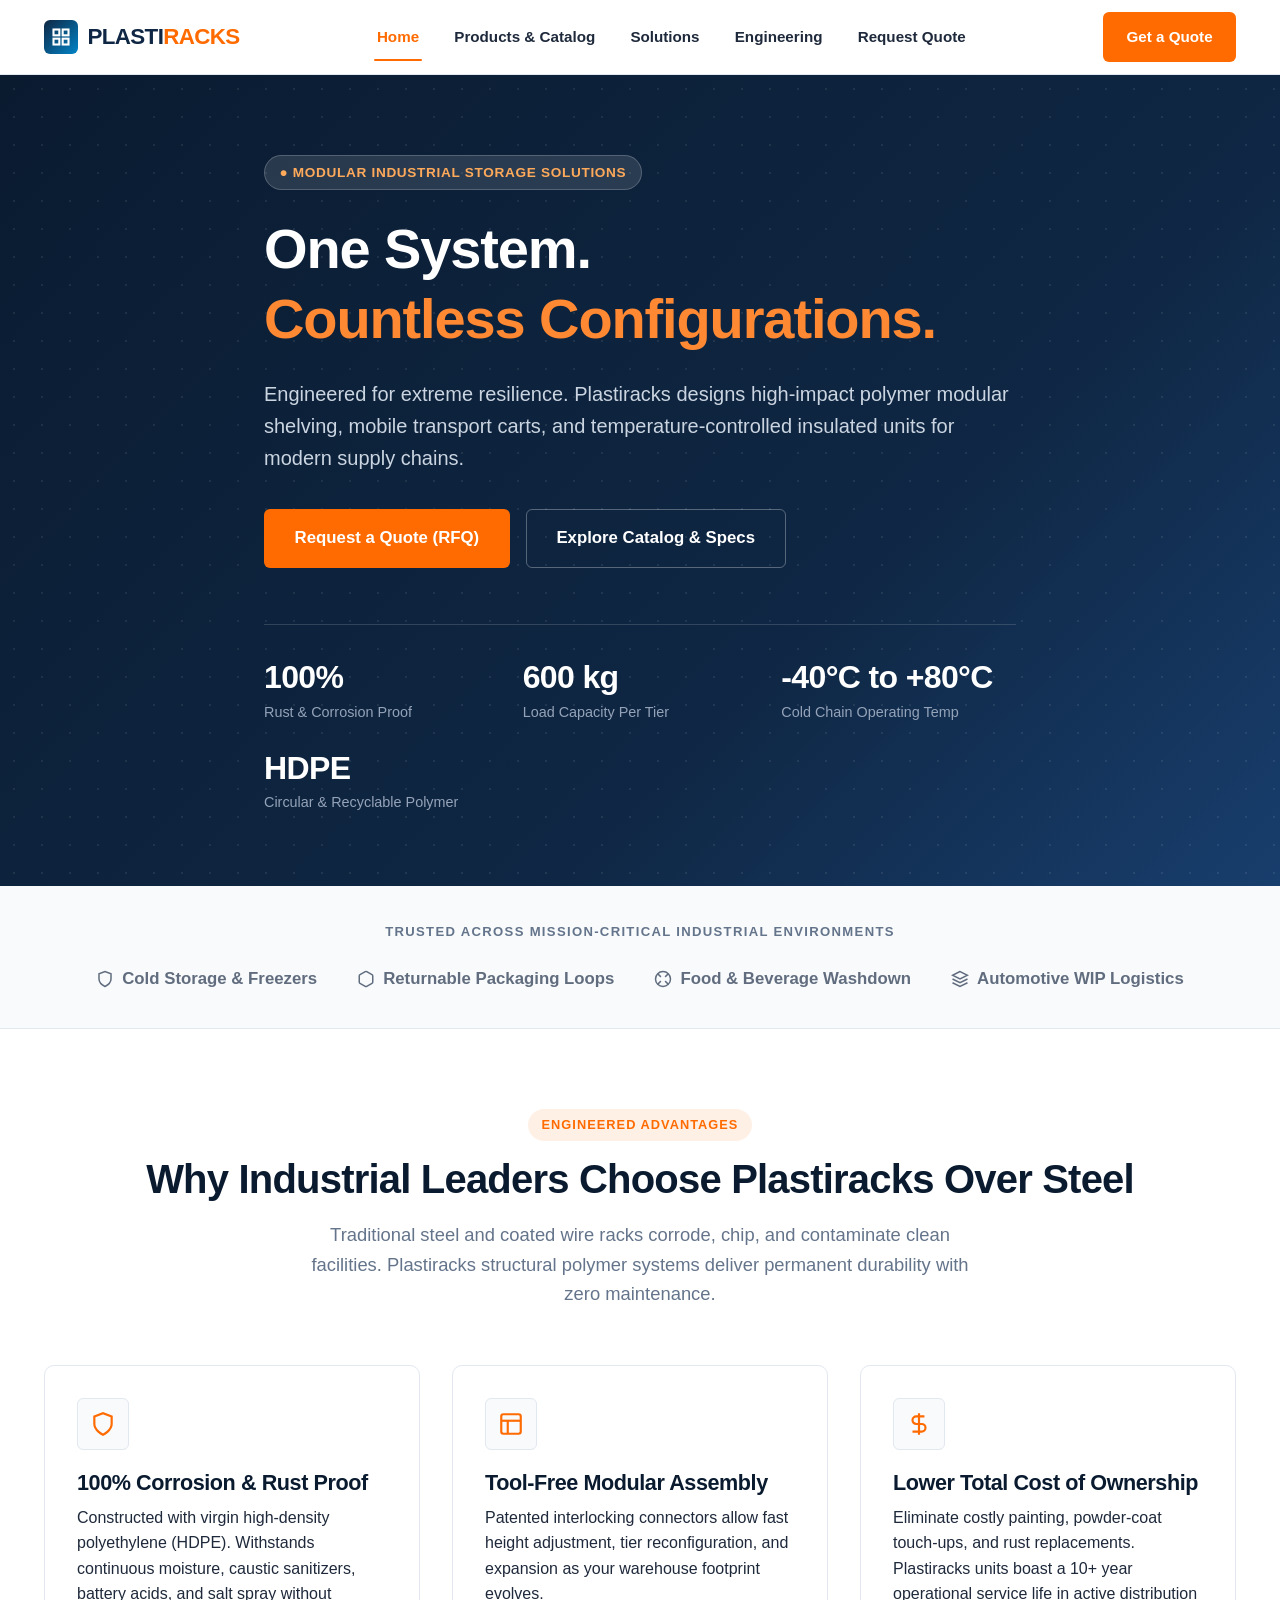
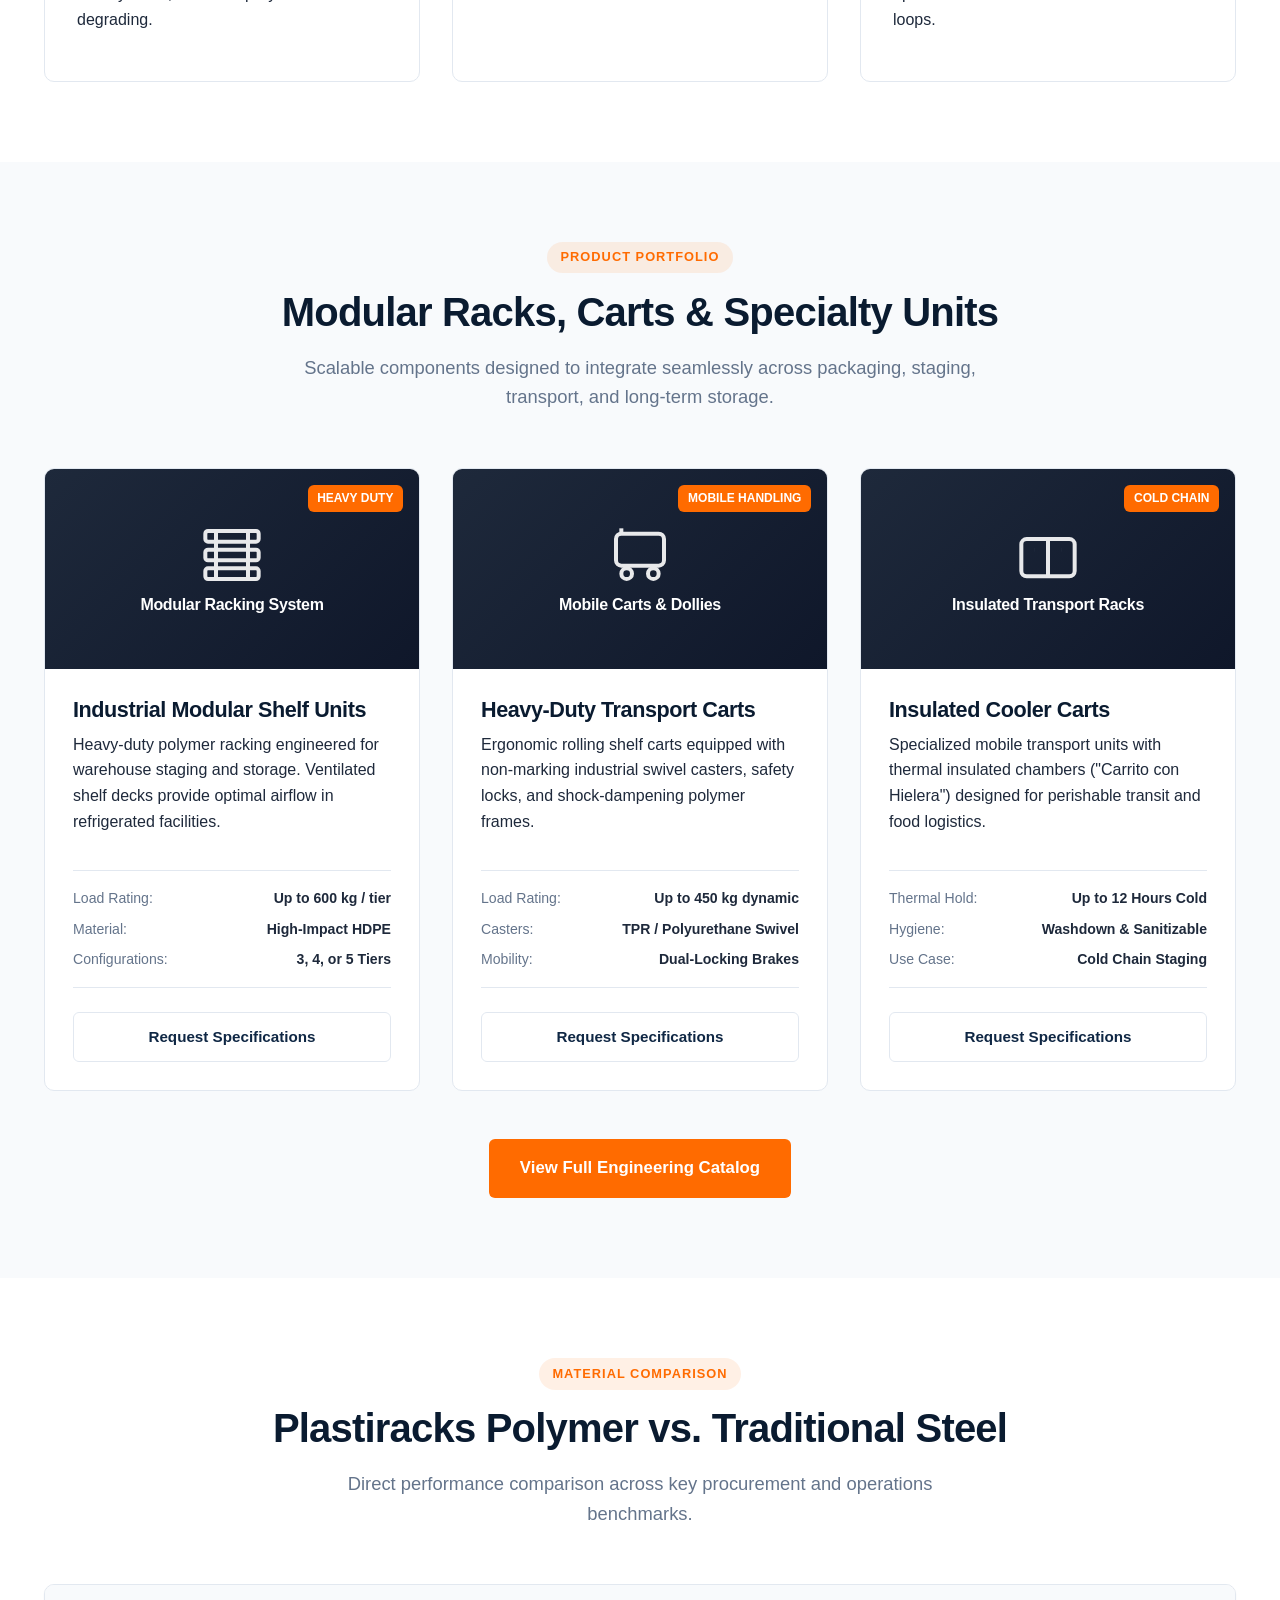
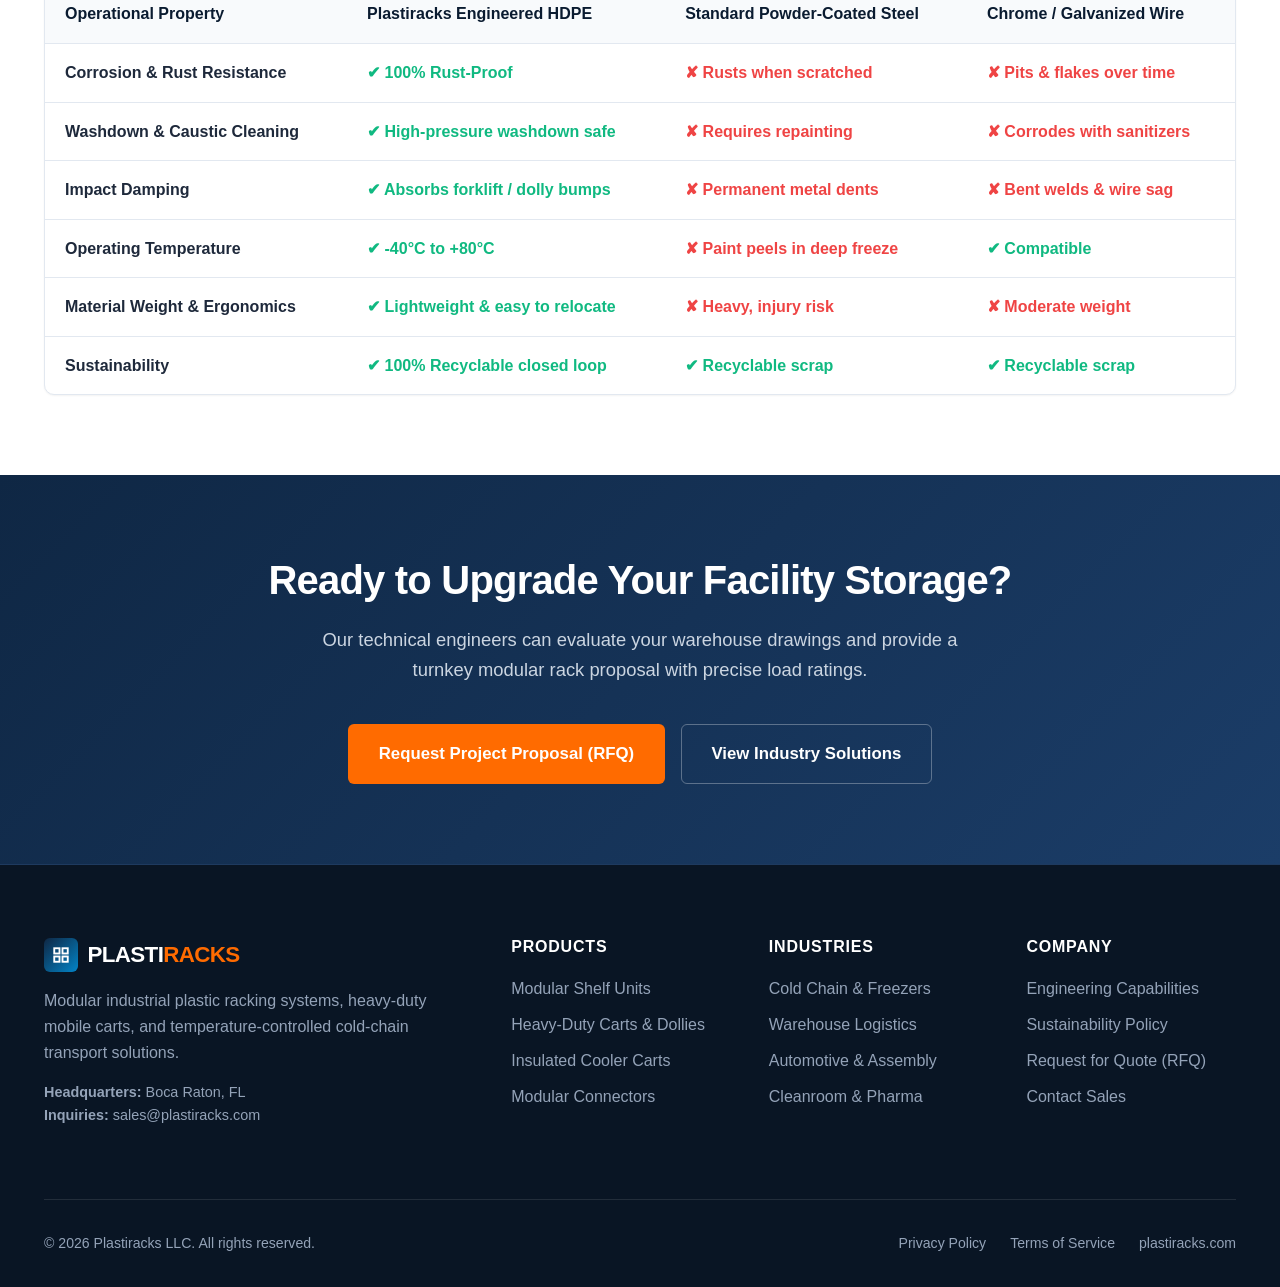
==== index.html @ 4fdb0bdb "feat: static B2B website prototype" ====
<!DOCTYPE html>
<html lang="en">
<head>
  <meta charset="UTF-8">
  <meta name="viewport" content="width=device-width, initial-scale=1.0">
  <title>Plastiracks | Modular Industrial Plastic Racking & Material Handling</title>
  <meta name="description" content="One system, countless configurations. Heavy-duty modular plastic racks, mobile carts, and insulated cold-chain transport solutions for industrial warehouses.">
  <link rel="stylesheet" href="css/style.css">
</head>
<body>

  <!-- Site Navigation -->
  <header class="site-header">
    <div class="container header-inner">
      <a href="index.html" class="brand">
        <span class="brand-icon">
          <svg width="20" height="20" viewBox="0 0 24 24" fill="none" stroke="currentColor" stroke-width="2.5">
            <rect x="3" y="3" width="7" height="7"></rect>
            <rect x="14" y="3" width="7" height="7"></rect>
            <rect x="14" y="14" width="7" height="7"></rect>
            <rect x="3" y="14" width="7" height="7"></rect>
          </svg>
        </span>
        <span>PLASTI<span class="brand-accent">RACKS</span></span>
      </a>

      <nav class="nav-menu" aria-label="Main Navigation">
        <a href="index.html" class="nav-link active">Home</a>
        <a href="products.html" class="nav-link">Products & Catalog</a>
        <a href="solutions.html" class="nav-link">Solutions</a>
        <a href="about.html" class="nav-link">Engineering</a>
        <a href="contact.html" class="nav-link">Request Quote</a>
      </nav>

      <div class="nav-actions">
        <a href="contact.html" class="btn btn-primary">Get a Quote</a>
        <button class="menu-toggle" aria-label="Toggle Navigation" aria-expanded="false">
          <svg width="24" height="24" viewBox="0 0 24 24" fill="none" stroke="currentColor" stroke-width="2">
            <line x1="3" y1="12" x2="21" y2="12"></line>
            <line x1="3" y1="6" x2="21" y2="6"></line>
            <line x1="3" y1="18" x2="21" y2="18"></line>
          </svg>
        </button>
      </div>
    </div>
  </header>

  <main>
    <!-- Hero Section -->
    <section class="hero">
      <div class="container hero-content">
        <div class="hero-tag">
          <span>● Modular Industrial Storage Solutions</span>
        </div>
        <h1 class="hero-title">One System.<br><span style="color: #ff8833;">Countless Configurations.</span></h1>
        <p class="hero-subtitle">
          Engineered for extreme resilience. Plastiracks designs high-impact polymer modular shelving, mobile transport carts, and temperature-controlled insulated units for modern supply chains.
        </p>
        <div class="hero-cta">
          <a href="contact.html" class="btn btn-primary btn-lg">Request a Quote (RFQ)</a>
          <a href="products.html" class="btn btn-outline-white btn-lg">Explore Catalog & Specs</a>
        </div>
        <div class="hero-stats">
          <div class="stat-item">
            <h3>100%</h3>
            <p>Rust & Corrosion Proof</p>
          </div>
          <div class="stat-item">
            <h3>600 kg</h3>
            <p>Load Capacity Per Tier</p>
          </div>
          <div class="stat-item">
            <h3>-40°C to +80°C</h3>
            <p>Cold Chain Operating Temp</p>
          </div>
          <div class="stat-item">
            <h3>HDPE</h3>
            <p>Circular & Recyclable Polymer</p>
          </div>
        </div>
      </div>
    </section>

    <!-- Trust Proof Bar -->
    <div class="trust-bar">
      <div class="container">
        <div class="trust-title">Trusted Across Mission-Critical Industrial Environments</div>
        <div class="trust-badges">
          <div class="trust-badge-item">
            <svg width="18" height="18" viewBox="0 0 24 24" fill="none" stroke="currentColor" stroke-width="2"><path d="M12 22s8-4 8-10V5l-8-3-8 3v7c0 6 8 10 8 10z"/></svg>
            Cold Storage & Freezers
          </div>
          <div class="trust-badge-item">
            <svg width="18" height="18" viewBox="0 0 24 24" fill="none" stroke="currentColor" stroke-width="2"><path d="M21 16V8a2 2 0 0 0-1-1.73l-7-4a2 2 0 0 0-2 0l-7 4A2 2 0 0 0 3 8v8a2 2 0 0 0 1 1.73l7 4a2 2 0 0 0 2 0l7-4A2 2 0 0 0 21 16z"/></svg>
            Returnable Packaging Loops
          </div>
          <div class="trust-badge-item">
            <svg width="18" height="18" viewBox="0 0 24 24" fill="none" stroke="currentColor" stroke-width="2"><circle cx="12" cy="12" r="10"/><path d="m4.93 4.93 4.24 4.24"/><path d="m14.83 9.17 4.24-4.24"/><path d="m14.83 14.83 4.24 4.24"/><path d="m9.17 14.83-4.24 4.24"/></svg>
            Food & Beverage Washdown
          </div>
          <div class="trust-badge-item">
            <svg width="18" height="18" viewBox="0 0 24 24" fill="none" stroke="currentColor" stroke-width="2"><polygon points="12 2 2 7 12 12 22 7 12 2"/><polyline points="2 17 12 22 22 17"/><polyline points="2 12 12 17 22 12"/></svg>
            Automotive WIP Logistics
          </div>
        </div>
      </div>
    </div>

    <!-- Value Pillars Section -->
    <section class="section">
      <div class="container">
        <div class="section-header text-center mx-auto">
          <span class="section-tag">Engineered Advantages</span>
          <h2>Why Industrial Leaders Choose Plastiracks Over Steel</h2>
          <p class="section-lead mx-auto">
            Traditional steel and coated wire racks corrode, chip, and contaminate clean facilities. Plastiracks structural polymer systems deliver permanent durability with zero maintenance.
          </p>
        </div>

        <div class="grid-3">
          <div class="card">
            <div class="card-icon">
              <svg width="26" height="26" viewBox="0 0 24 24" fill="none" stroke="currentColor" stroke-width="2">
                <path d="M12 22s8-4 8-10V5l-8-3-8 3v7c0 6 8 10 8 10z"/>
              </svg>
            </div>
            <h3>100% Corrosion & Rust Proof</h3>
            <p>Constructed with virgin high-density polyethylene (HDPE). Withstands continuous moisture, caustic sanitizers, battery acids, and salt spray without degrading.</p>
          </div>

          <div class="card">
            <div class="card-icon">
              <svg width="26" height="26" viewBox="0 0 24 24" fill="none" stroke="currentColor" stroke-width="2">
                <rect x="3" y="3" width="18" height="18" rx="2"/><path d="M3 9h18"/><path d="M9 21V9"/>
              </svg>
            </div>
            <h3>Tool-Free Modular Assembly</h3>
            <p>Patented interlocking connectors allow fast height adjustment, tier reconfiguration, and expansion as your warehouse footprint evolves.</p>
          </div>

          <div class="card">
            <div class="card-icon">
              <svg width="26" height="26" viewBox="0 0 24 24" fill="none" stroke="currentColor" stroke-width="2">
                <path d="M12 2v20M17 5H9.5a3.5 3.5 0 0 0 0 7h5a3.5 3.5 0 0 1 0 7H6"/>
              </svg>
            </div>
            <h3>Lower Total Cost of Ownership</h3>
            <p>Eliminate costly painting, powder-coat touch-ups, and rust replacements. Plastiracks units boast a 10+ year operational service life in active distribution loops.</p>
          </div>
        </div>
      </div>
    </section>

    <!-- Product Line Showcase -->
    <section class="section section-alt">
      <div class="container">
        <div class="section-header text-center mx-auto">
          <span class="section-tag">Product Portfolio</span>
          <h2>Modular Racks, Carts & Specialty Units</h2>
          <p class="section-lead mx-auto">
            Scalable components designed to integrate seamlessly across packaging, staging, transport, and long-term storage.
          </p>
        </div>

        <div class="grid-3">
          <!-- Product Card 1 -->
          <div class="card product-card">
            <div class="product-media">
              <span class="product-tag">Heavy Duty</span>
              <div>
                <svg width="64" height="64" viewBox="0 0 24 24" fill="none" stroke="currentColor" stroke-width="1.5" style="margin: 0 auto 0.5rem; opacity: 0.9;">
                  <rect x="2" y="3" width="20" height="4" rx="1"/>
                  <rect x="2" y="10" width="20" height="4" rx="1"/>
                  <rect x="2" y="17" width="20" height="4" rx="1"/>
                  <line x1="6" y1="3" x2="6" y2="21"/>
                  <line x1="18" y1="3" x2="18" y2="21"/>
                </svg>
                <h4 style="color: #fff;">Modular Racking System</h4>
              </div>
            </div>
            <div class="product-body">
              <h3>Industrial Modular Shelf Units</h3>
              <p>Heavy-duty polymer racking engineered for warehouse staging and storage. Ventilated shelf decks provide optimal airflow in refrigerated facilities.</p>
              <div class="product-specs">
                <div class="spec-row"><span>Load Rating:</span><strong>Up to 600 kg / tier</strong></div>
                <div class="spec-row"><span>Material:</span><strong>High-Impact HDPE</strong></div>
                <div class="spec-row"><span>Configurations:</span><strong>3, 4, or 5 Tiers</strong></div>
              </div>
              <a href="contact.html?product=modular-shelf" class="btn btn-outline" style="margin-top: auto;">Request Specifications</a>
            </div>
          </div>

          <!-- Product Card 2 -->
          <div class="card product-card">
            <div class="product-media">
              <span class="product-tag">Mobile Handling</span>
              <div>
                <svg width="64" height="64" viewBox="0 0 24 24" fill="none" stroke="currentColor" stroke-width="1.5" style="margin: 0 auto 0.5rem; opacity: 0.9;">
                  <rect x="3" y="4" width="18" height="12" rx="2"/>
                  <circle cx="7" cy="19" r="2"/>
                  <circle cx="17" cy="19" r="2"/>
                  <path d="M5 4V2"/>
                </svg>
                <h4 style="color: #fff;">Mobile Carts & Dollies</h4>
              </div>
            </div>
            <div class="product-body">
              <h3>Heavy-Duty Transport Carts</h3>
              <p>Ergonomic rolling shelf carts equipped with non-marking industrial swivel casters, safety locks, and shock-dampening polymer frames.</p>
              <div class="product-specs">
                <div class="spec-row"><span>Load Rating:</span><strong>Up to 450 kg dynamic</strong></div>
                <div class="spec-row"><span>Casters:</span><strong>TPR / Polyurethane Swivel</strong></div>
                <div class="spec-row"><span>Mobility:</span><strong>Dual-Locking Brakes</strong></div>
              </div>
              <a href="contact.html?product=mobile-cart" class="btn btn-outline" style="margin-top: auto;">Request Specifications</a>
            </div>
          </div>

          <!-- Product Card 3 -->
          <div class="card product-card">
            <div class="product-media">
              <span class="product-tag">Cold Chain</span>
              <div>
                <svg width="64" height="64" viewBox="0 0 24 24" fill="none" stroke="currentColor" stroke-width="1.5" style="margin: 0 auto 0.5rem; opacity: 0.9;">
                  <rect x="2" y="6" width="20" height="14" rx="2"/>
                  <line x1="12" y1="6" x2="12" y2="20"/>
                  <path d="M7 10h.01M17 10h.01"/>
                </svg>
                <h4 style="color: #fff;">Insulated Transport Racks</h4>
              </div>
            </div>
            <div class="product-body">
              <h3>Insulated Cooler Carts</h3>
              <p>Specialized mobile transport units with thermal insulated chambers ("Carrito con Hielera") designed for perishable transit and food logistics.</p>
              <div class="product-specs">
                <div class="spec-row"><span>Thermal Hold:</span><strong>Up to 12 Hours Cold</strong></div>
                <div class="spec-row"><span>Hygiene:</span><strong>Washdown & Sanitizable</strong></div>
                <div class="spec-row"><span>Use Case:</span><strong>Cold Chain Staging</strong></div>
              </div>
              <a href="contact.html?product=insulated-cart" class="btn btn-outline" style="margin-top: auto;">Request Specifications</a>
            </div>
          </div>
        </div>

        <div class="text-center" style="margin-top: 3rem;">
          <a href="products.html" class="btn btn-primary btn-lg">View Full Engineering Catalog</a>
        </div>
      </div>
    </section>

    <!-- Polymer vs Steel Comparison -->
    <section class="section">
      <div class="container">
        <div class="section-header text-center mx-auto">
          <span class="section-tag">Material Comparison</span>
          <h2>Plastiracks Polymer vs. Traditional Steel</h2>
          <p class="section-lead mx-auto">
            Direct performance comparison across key procurement and operations benchmarks.
          </p>
        </div>

        <div class="table-wrapper">
          <table class="spec-table">
            <thead>
              <tr>
                <th>Operational Property</th>
                <th>Plastiracks Engineered HDPE</th>
                <th>Standard Powder-Coated Steel</th>
                <th>Chrome / Galvanized Wire</th>
              </tr>
            </thead>
            <tbody>
              <tr>
                <td><strong>Corrosion & Rust Resistance</strong></td>
                <td><span class="badge-check">✔ 100% Rust-Proof</span></td>
                <td><span class="badge-cross">✘ Rusts when scratched</span></td>
                <td><span class="badge-cross">✘ Pits & flakes over time</span></td>
              </tr>
              <tr>
                <td><strong>Washdown & Caustic Cleaning</strong></td>
                <td><span class="badge-check">✔ High-pressure washdown safe</span></td>
                <td><span class="badge-cross">✘ Requires repainting</span></td>
                <td><span class="badge-cross">✘ Corrodes with sanitizers</span></td>
              </tr>
              <tr>
                <td><strong>Impact Damping</strong></td>
                <td><span class="badge-check">✔ Absorbs forklift / dolly bumps</span></td>
                <td><span class="badge-cross">✘ Permanent metal dents</span></td>
                <td><span class="badge-cross">✘ Bent welds & wire sag</span></td>
              </tr>
              <tr>
                <td><strong>Operating Temperature</strong></td>
                <td><span class="badge-check">✔ -40°C to +80°C</span></td>
                <td><span class="badge-cross">✘ Paint peels in deep freeze</span></td>
                <td><span class="badge-check">✔ Compatible</span></td>
              </tr>
              <tr>
                <td><strong>Material Weight & Ergonomics</strong></td>
                <td><span class="badge-check">✔ Lightweight & easy to relocate</span></td>
                <td><span class="badge-cross">✘ Heavy, injury risk</span></td>
                <td><span class="badge-cross">✘ Moderate weight</span></td>
              </tr>
              <tr>
                <td><strong>Sustainability</strong></td>
                <td><span class="badge-check">✔ 100% Recyclable closed loop</span></td>
                <td><span class="badge-check">✔ Recyclable scrap</span></td>
                <td><span class="badge-check">✔ Recyclable scrap</span></td>
              </tr>
            </tbody>
          </table>
        </div>
      </div>
    </section>

    <!-- Bottom CTA -->
    <section class="section" style="background: linear-gradient(135deg, #0f2744, #1b3d68); color: #fff;">
      <div class="container text-center">
        <h2 style="color: #fff; margin-bottom: 1.25rem;">Ready to Upgrade Your Facility Storage?</h2>
        <p class="section-lead mx-auto" style="color: #cbd5e1; margin-bottom: 2.5rem;">
          Our technical engineers can evaluate your warehouse drawings and provide a turnkey modular rack proposal with precise load ratings.
        </p>
        <div style="display: flex; gap: 1rem; justify-content: center; flex-wrap: wrap;">
          <a href="contact.html" class="btn btn-primary btn-lg">Request Project Proposal (RFQ)</a>
          <a href="solutions.html" class="btn btn-outline-white btn-lg">View Industry Solutions</a>
        </div>
      </div>
    </section>
  </main>

  <!-- Site Footer -->
  <footer class="site-footer">
    <div class="container">
      <div class="footer-grid">
        <div class="footer-brand">
          <div class="brand">
            <span class="brand-icon">
              <svg width="18" height="18" viewBox="0 0 24 24" fill="none" stroke="currentColor" stroke-width="2.5"><rect x="3" y="3" width="7" height="7"/><rect x="14" y="3" width="7" height="7"/><rect x="14" y="14" width="7" height="7"/><rect x="3" y="14" width="7" height="7"/></svg>
            </span>
            <span>PLASTI<span class="brand-accent">RACKS</span></span>
          </div>
          <p>Modular industrial plastic racking systems, heavy-duty mobile carts, and temperature-controlled cold-chain transport solutions.</p>
          <p style="font-size: 0.9rem; color: #94a3b8;">
            <strong>Headquarters:</strong> Boca Raton, FL<br>
            <strong>Inquiries:</strong> sales@plastiracks.com
          </p>
        </div>

        <div class="footer-col">
          <h4>Products</h4>
          <ul class="footer-links">
            <li><a href="products.html#modular-racks">Modular Shelf Units</a></li>
            <li><a href="products.html#mobile-carts">Heavy-Duty Carts & Dollies</a></li>
            <li><a href="products.html#insulated-racks">Insulated Cooler Carts</a></li>
            <li><a href="products.html#components">Modular Connectors</a></li>
          </ul>
        </div>

        <div class="footer-col">
          <h4>Industries</h4>
          <ul class="footer-links">
            <li><a href="solutions.html#cold-storage">Cold Chain & Freezers</a></li>
            <li><a href="solutions.html#warehousing">Warehouse Logistics</a></li>
            <li><a href="solutions.html#automotive">Automotive & Assembly</a></li>
            <li><a href="solutions.html#pharma">Cleanroom & Pharma</a></li>
          </ul>
        </div>

        <div class="footer-col">
          <h4>Company</h4>
          <ul class="footer-links">
            <li><a href="about.html">Engineering Capabilities</a></li>
            <li><a href="about.html#sustainability">Sustainability Policy</a></li>
            <li><a href="contact.html">Request for Quote (RFQ)</a></li>
            <li><a href="contact.html#direct-contact">Contact Sales</a></li>
          </ul>
        </div>
      </div>

      <div class="footer-bottom">
        <div>&copy; <span class="current-year">2026</span> Plastiracks LLC. All rights reserved.</div>
        <div style="display: flex; gap: 1.5rem;">
          <a href="#">Privacy Policy</a>
          <a href="#">Terms of Service</a>
          <a href="https://plastiracks.com" target="_blank" rel="noopener">plastiracks.com</a>
        </div>
      </div>
    </div>
  </footer>

  <script src="js/main.js"></script>
</body>
</html>
---- css/style.css ----
/* ==========================================================================
   Plastiracks — B2B Industrial Design System
   Modern, responsive, clean styling for GitHub Pages static prototype
   ========================================================================== */

:root {
  --color-primary: #0f2744;
  --color-primary-dark: #0a1b30;
  --color-primary-light: #1b3d68;
  --color-accent: #ff6b00;
  --color-accent-hover: #e05e00;
  --color-accent-soft: rgba(255, 107, 0, 0.1);
  --color-secondary: #0284c7;
  
  --color-bg-main: #ffffff;
  --color-bg-alt: #f8fafc;
  --color-bg-card: #ffffff;
  --color-bg-dark: #091524;
  
  --color-text-main: #1e293b;
  --color-text-muted: #64748b;
  --color-text-light: #94a3b8;
  --color-text-inverse: #ffffff;
  
  --color-border: #e2e8f0;
  --color-border-dark: #1e3a5f;
  --color-success: #10b981;
  --color-error: #ef4444;
  
  --font-main: -apple-system, BlinkMacSystemFont, "Segoe UI", Roboto, "Helvetica Neue", Arial, sans-serif;
  --font-mono: ui-monospace, SFMono-Regular, Menlo, Monaco, Consolas, monospace;
  
  --shadow-sm: 0 1px 2px 0 rgb(0 0 0 / 0.05);
  --shadow-md: 0 4px 6px -1px rgb(0 0 0 / 0.1), 0 2px 4px -2px rgb(0 0 0 / 0.1);
  --shadow-lg: 0 10px 15px -3px rgb(0 0 0 / 0.1), 0 4px 6px -4px rgb(0 0 0 / 0.1);
  --shadow-xl: 0 20px 25px -5px rgb(0 0 0 / 0.1), 0 8px 10px -6px rgb(0 0 0 / 0.1);
  
  --radius-sm: 6px;
  --radius-md: 10px;
  --radius-lg: 16px;
  --radius-full: 9999px;
  
  --transition: all 0.2s cubic-bezier(0.16, 1, 0.3, 1);
  --max-width: 1240px;
}

/* Reset & Base */
*, *::before, *::after {
  box-sizing: border-box;
  margin: 0;
  padding: 0;
}

html {
  font-family: var(--font-main);
  color: var(--color-text-main);
  background-color: var(--color-bg-main);
  line-height: 1.6;
  scroll-behavior: smooth;
  -webkit-font-smoothing: antialiased;
}

body {
  min-height: 100vh;
  display: flex;
  flex-direction: column;
}

img, svg {
  display: block;
  max-width: 100%;
}

a {
  color: inherit;
  text-decoration: none;
  transition: var(--transition);
}

ul {
  list-style: none;
}

.container {
  width: 100%;
  max-width: var(--max-width);
  margin: 0 auto;
  padding: 0 1.5rem;
}

/* Typography */
h1, h2, h3, h4, h5, h6 {
  color: var(--color-primary-dark);
  font-weight: 700;
  line-height: 1.25;
  letter-spacing: -0.02em;
}

h1 { font-size: clamp(2.2rem, 4.5vw, 3.5rem); }
h2 { font-size: clamp(1.8rem, 3.2vw, 2.5rem); margin-bottom: 1rem; }
h3 { font-size: 1.35rem; margin-bottom: 0.5rem; }
p { margin-bottom: 1rem; }

.section-tag {
  display: inline-block;
  font-size: 0.8rem;
  font-weight: 700;
  text-transform: uppercase;
  letter-spacing: 0.08em;
  color: var(--color-accent);
  background: var(--color-accent-soft);
  padding: 0.35rem 0.85rem;
  border-radius: var(--radius-full);
  margin-bottom: 0.85rem;
}

.section-lead {
  font-size: 1.15rem;
  color: var(--color-text-muted);
  max-width: 680px;
}

.text-center { text-align: center; }
.mx-auto { margin-left: auto; margin-right: auto; }

/* Buttons */
.btn {
  display: inline-flex;
  align-items: center;
  justify-content: center;
  gap: 0.5rem;
  font-size: 0.95rem;
  font-weight: 600;
  padding: 0.75rem 1.4rem;
  border-radius: var(--radius-sm);
  border: 1px solid transparent;
  cursor: pointer;
  transition: var(--transition);
  text-align: center;
  white-space: nowrap;
}

.btn-primary {
  background-color: var(--color-accent);
  color: #ffffff;
}
.btn-primary:hover {
  background-color: var(--color-accent-hover);
  transform: translateY(-1px);
  box-shadow: 0 4px 12px rgba(255, 107, 0, 0.25);
}

.btn-outline {
  border-color: var(--color-border);
  background: transparent;
  color: var(--color-primary);
}
.btn-outline:hover {
  background: var(--color-bg-alt);
  border-color: var(--color-primary);
}

.btn-outline-white {
  border-color: rgba(255, 255, 255, 0.3);
  color: #ffffff;
}
.btn-outline-white:hover {
  border-color: #ffffff;
  background: rgba(255, 255, 255, 0.1);
}

.btn-lg {
  padding: 0.95rem 1.85rem;
  font-size: 1.05rem;
}

/* Header & Navigation */
.site-header {
  position: sticky;
  top: 0;
  z-index: 100;
  background: rgba(255, 255, 255, 0.96);
  backdrop-filter: blur(10px);
  border-bottom: 1px solid var(--color-border);
}

.header-inner {
  display: flex;
  align-items: center;
  justify-content: space-between;
  height: 74px;
}

.brand {
  display: flex;
  align-items: center;
  gap: 0.6rem;
  font-size: 1.4rem;
  font-weight: 800;
  color: var(--color-primary);
  letter-spacing: -0.03em;
}

.brand-icon {
  width: 34px;
  height: 34px;
  background: linear-gradient(135deg, var(--color-primary), var(--color-secondary));
  border-radius: var(--radius-sm);
  display: grid;
  place-items: center;
  color: #ffffff;
}

.brand-accent {
  color: var(--color-accent);
}

.nav-menu {
  display: flex;
  align-items: center;
  gap: 1.8rem;
}

.nav-link {
  font-size: 0.95rem;
  font-weight: 600;
  color: var(--color-text-main);
  padding: 0.5rem 0.2rem;
  position: relative;
}

.nav-link:hover, .nav-link.active {
  color: var(--color-accent);
}

.nav-link.active::after {
  content: "";
  position: absolute;
  bottom: -4px;
  left: 0;
  right: 0;
  height: 2px;
  background: var(--color-accent);
  border-radius: 2px;
}

.nav-actions {
  display: flex;
  align-items: center;
  gap: 1rem;
}

.menu-toggle {
  display: none;
  background: none;
  border: none;
  cursor: pointer;
  padding: 0.5rem;
  color: var(--color-primary);
}

/* Hero Section */
.hero {
  background: linear-gradient(135deg, var(--color-primary-dark) 0%, var(--color-primary) 65%, #183e6d 100%);
  color: var(--color-text-inverse);
  padding: 5rem 0 4.5rem;
  position: relative;
  overflow: hidden;
}

.hero::after {
  content: "";
  position: absolute;
  inset: 0;
  background-image: radial-gradient(rgba(255, 255, 255, 0.08) 1px, transparent 1px);
  background-size: 28px 28px;
  pointer-events: none;
}

.hero-content {
  position: relative;
  z-index: 2;
  max-width: 800px;
}

.hero-tag {
  display: inline-flex;
  align-items: center;
  gap: 0.5rem;
  font-size: 0.85rem;
  font-weight: 700;
  background: rgba(255, 255, 255, 0.12);
  border: 1px solid rgba(255, 255, 255, 0.2);
  color: #ffaa5a;
  padding: 0.35rem 0.9rem;
  border-radius: var(--radius-full);
  margin-bottom: 1.5rem;
  text-transform: uppercase;
  letter-spacing: 0.05em;
}

.hero-title {
  color: #ffffff;
  margin-bottom: 1.5rem;
}

.hero-subtitle {
  font-size: 1.25rem;
  color: #cbd5e1;
  margin-bottom: 2.2rem;
  line-height: 1.6;
}

.hero-cta {
  display: flex;
  flex-wrap: wrap;
  gap: 1rem;
  margin-bottom: 3.5rem;
}

.hero-stats {
  display: grid;
  grid-template-columns: repeat(auto-fit, minmax(180px, 1fr));
  gap: 1.5rem;
  padding-top: 2rem;
  border-top: 1px solid rgba(255, 255, 255, 0.15);
}

.stat-item h3 {
  font-size: 2rem;
  color: #ffffff;
  margin-bottom: 0.2rem;
}

.stat-item p {
  color: #94a3b8;
  font-size: 0.9rem;
  margin-bottom: 0;
}

/* Trust Bar / Clients */
.trust-bar {
  background: var(--color-bg-alt);
  border-bottom: 1px solid var(--color-border);
  padding: 2.2rem 0;
}

.trust-title {
  font-size: 0.82rem;
  font-weight: 700;
  text-transform: uppercase;
  letter-spacing: 0.1em;
  color: var(--color-text-muted);
  text-align: center;
  margin-bottom: 1.5rem;
}

.trust-badges {
  display: flex;
  flex-wrap: wrap;
  align-items: center;
  justify-content: center;
  gap: 2.5rem;
  opacity: 0.85;
}

.trust-badge-item {
  font-weight: 700;
  font-size: 1.05rem;
  color: #475569;
  display: flex;
  align-items: center;
  gap: 0.5rem;
}

/* Sections */
.section {
  padding: 5rem 0;
}

.section-alt {
  background-color: var(--color-bg-alt);
}

.section-header {
  margin-bottom: 3.5rem;
}

/* Feature / Value Pillars Grid */
.grid-3 {
  display: grid;
  grid-template-columns: repeat(auto-fit, minmax(320px, 1fr));
  gap: 2rem;
}

.grid-4 {
  display: grid;
  grid-template-columns: repeat(auto-fit, minmax(260px, 1fr));
  gap: 1.8rem;
}

.grid-2 {
  display: grid;
  grid-template-columns: repeat(auto-fit, minmax(360px, 1fr));
  gap: 2.5rem;
  align-items: center;
}

.card {
  background: var(--color-bg-card);
  border: 1px solid var(--color-border);
  border-radius: var(--radius-md);
  padding: 2rem;
  transition: var(--transition);
  position: relative;
  display: flex;
  flex-direction: column;
}

.card:hover {
  transform: translateY(-4px);
  box-shadow: var(--shadow-lg);
  border-color: #cbd5e1;
}

.card-icon {
  width: 52px;
  height: 52px;
  border-radius: var(--radius-sm);
  background: var(--color-bg-alt);
  border: 1px solid var(--color-border);
  display: grid;
  place-items: center;
  color: var(--color-accent);
  font-size: 1.5rem;
  margin-bottom: 1.25rem;
}

/* Product Cards */
.product-card {
  overflow: hidden;
  padding: 0;
}

.product-media {
  background: linear-gradient(135deg, #1e293b, #0f172a);
  height: 200px;
  display: grid;
  place-items: center;
  color: #ffffff;
  position: relative;
  padding: 1.5rem;
  text-align: center;
}

.product-tag {
  position: absolute;
  top: 1rem;
  right: 1rem;
  background: var(--color-accent);
  color: #ffffff;
  font-size: 0.75rem;
  font-weight: 700;
  padding: 0.25rem 0.6rem;
  border-radius: var(--radius-sm);
  text-transform: uppercase;
}

.product-body {
  padding: 1.75rem;
  display: flex;
  flex-direction: column;
  flex: 1;
}

.product-specs {
  margin: 1.25rem 0 1.5rem;
  padding: 0.75rem 0;
  border-top: 1px solid var(--color-border);
  border-bottom: 1px solid var(--color-border);
  font-size: 0.88rem;
}

.spec-row {
  display: flex;
  justify-content: space-between;
  padding: 0.25rem 0;
  color: var(--color-text-muted);
}

.spec-row strong {
  color: var(--color-text-main);
}

/* Comparison Table */
.table-wrapper {
  overflow-x: auto;
  border-radius: var(--radius-md);
  border: 1px solid var(--color-border);
  background: #ffffff;
  box-shadow: var(--shadow-sm);
}

.spec-table {
  width: 100%;
  border-collapse: collapse;
  text-align: left;
}

.spec-table th, .spec-table td {
  padding: 1rem 1.25rem;
  border-bottom: 1px solid var(--color-border);
}

.spec-table th {
  background: var(--color-bg-alt);
  font-weight: 700;
  color: var(--color-primary-dark);
}

.spec-table tr:last-child td {
  border-bottom: none;
}

.badge-check {
  color: var(--color-success);
  font-weight: 700;
}

.badge-cross {
  color: var(--color-error);
  font-weight: 700;
}

/* Forms & RFQ */
.form-card {
  background: #ffffff;
  border: 1px solid var(--color-border);
  border-radius: var(--radius-lg);
  padding: 2.5rem;
  box-shadow: var(--shadow-lg);
}

.form-grid {
  display: grid;
  grid-template-columns: repeat(auto-fit, minmax(260px, 1fr));
  gap: 1.25rem;
}

.form-group {
  margin-bottom: 1.25rem;
}

.form-group.full-width {
  grid-column: 1 / -1;
}

.form-label {
  display: block;
  font-size: 0.9rem;
  font-weight: 600;
  color: var(--color-primary-dark);
  margin-bottom: 0.4rem;
}

.form-label span.req {
  color: var(--color-accent);
}

.form-control {
  width: 100%;
  padding: 0.75rem 1rem;
  font-size: 0.95rem;
  font-family: inherit;
  color: var(--color-text-main);
  background-color: #ffffff;
  border: 1px solid var(--color-border);
  border-radius: var(--radius-sm);
  transition: var(--transition);
}

.form-control:focus {
  outline: none;
  border-color: var(--color-accent);
  box-shadow: 0 0 0 3px rgba(255, 107, 0, 0.15);
}

textarea.form-control {
  resize: vertical;
  min-height: 120px;
}

/* Form Alert Statuses */
.form-status {
  display: none;
  padding: 1rem 1.25rem;
  border-radius: var(--radius-sm);
  margin-bottom: 1.5rem;
  font-weight: 500;
  font-size: 0.95rem;
}

.form-status.success {
  display: block;
  background-color: #ecfdf5;
  border: 1px solid #6ee7b7;
  color: #065f46;
}

.form-status.error {
  display: block;
  background-color: #fef2f2;
  border: 1px solid #fca5a5;
  color: #991b1b;
}

/* Footer */
.site-footer {
  background: var(--color-bg-dark);
  color: var(--color-text-light);
  padding: 4.5rem 0 2rem;
  margin-top: auto;
  border-top: 1px solid var(--color-border-dark);
}

.footer-grid {
  display: grid;
  grid-template-columns: 2fr repeat(3, 1fr);
  gap: 3rem;
  margin-bottom: 3.5rem;
}

.footer-brand .brand {
  color: #ffffff;
  margin-bottom: 1rem;
}

.footer-col h4 {
  color: #ffffff;
  font-size: 1rem;
  margin-bottom: 1.2rem;
  text-transform: uppercase;
  letter-spacing: 0.05em;
}

.footer-links li {
  margin-bottom: 0.65rem;
}

.footer-links a:hover {
  color: #ffffff;
  padding-left: 3px;
}

.footer-bottom {
  padding-top: 2rem;
  border-top: 1px solid rgba(255, 255, 255, 0.1);
  display: flex;
  flex-wrap: wrap;
  justify-content: space-between;
  align-items: center;
  font-size: 0.88rem;
}

/* Responsive Media Queries */
@media (max-width: 900px) {
  .footer-grid {
    grid-template-columns: 1fr 1fr;
  }
}

@media (max-width: 768px) {
  .nav-menu {
    position: fixed;
    top: 74px;
    left: 0;
    right: 0;
    background: #ffffff;
    flex-direction: column;
    padding: 2rem;
    gap: 1.25rem;
    border-bottom: 1px solid var(--color-border);
    box-shadow: var(--shadow-xl);
    transform: translateY(-150%);
    opacity: 0;
    pointer-events: none;
    transition: var(--transition);
  }
  
  .nav-menu.open {
    transform: translateY(0);
    opacity: 1;
    pointer-events: auto;
  }
  
  .menu-toggle {
    display: block;
  }
  
  .nav-actions .btn {
    display: none;
  }
  
  .footer-grid {
    grid-template-columns: 1fr;
    gap: 2rem;
  }
}

/* Spinner Animation for Forms */
@keyframes spin {
  from {
    transform: rotate(0deg);
  }
  to {
    transform: rotate(360deg);
  }
}
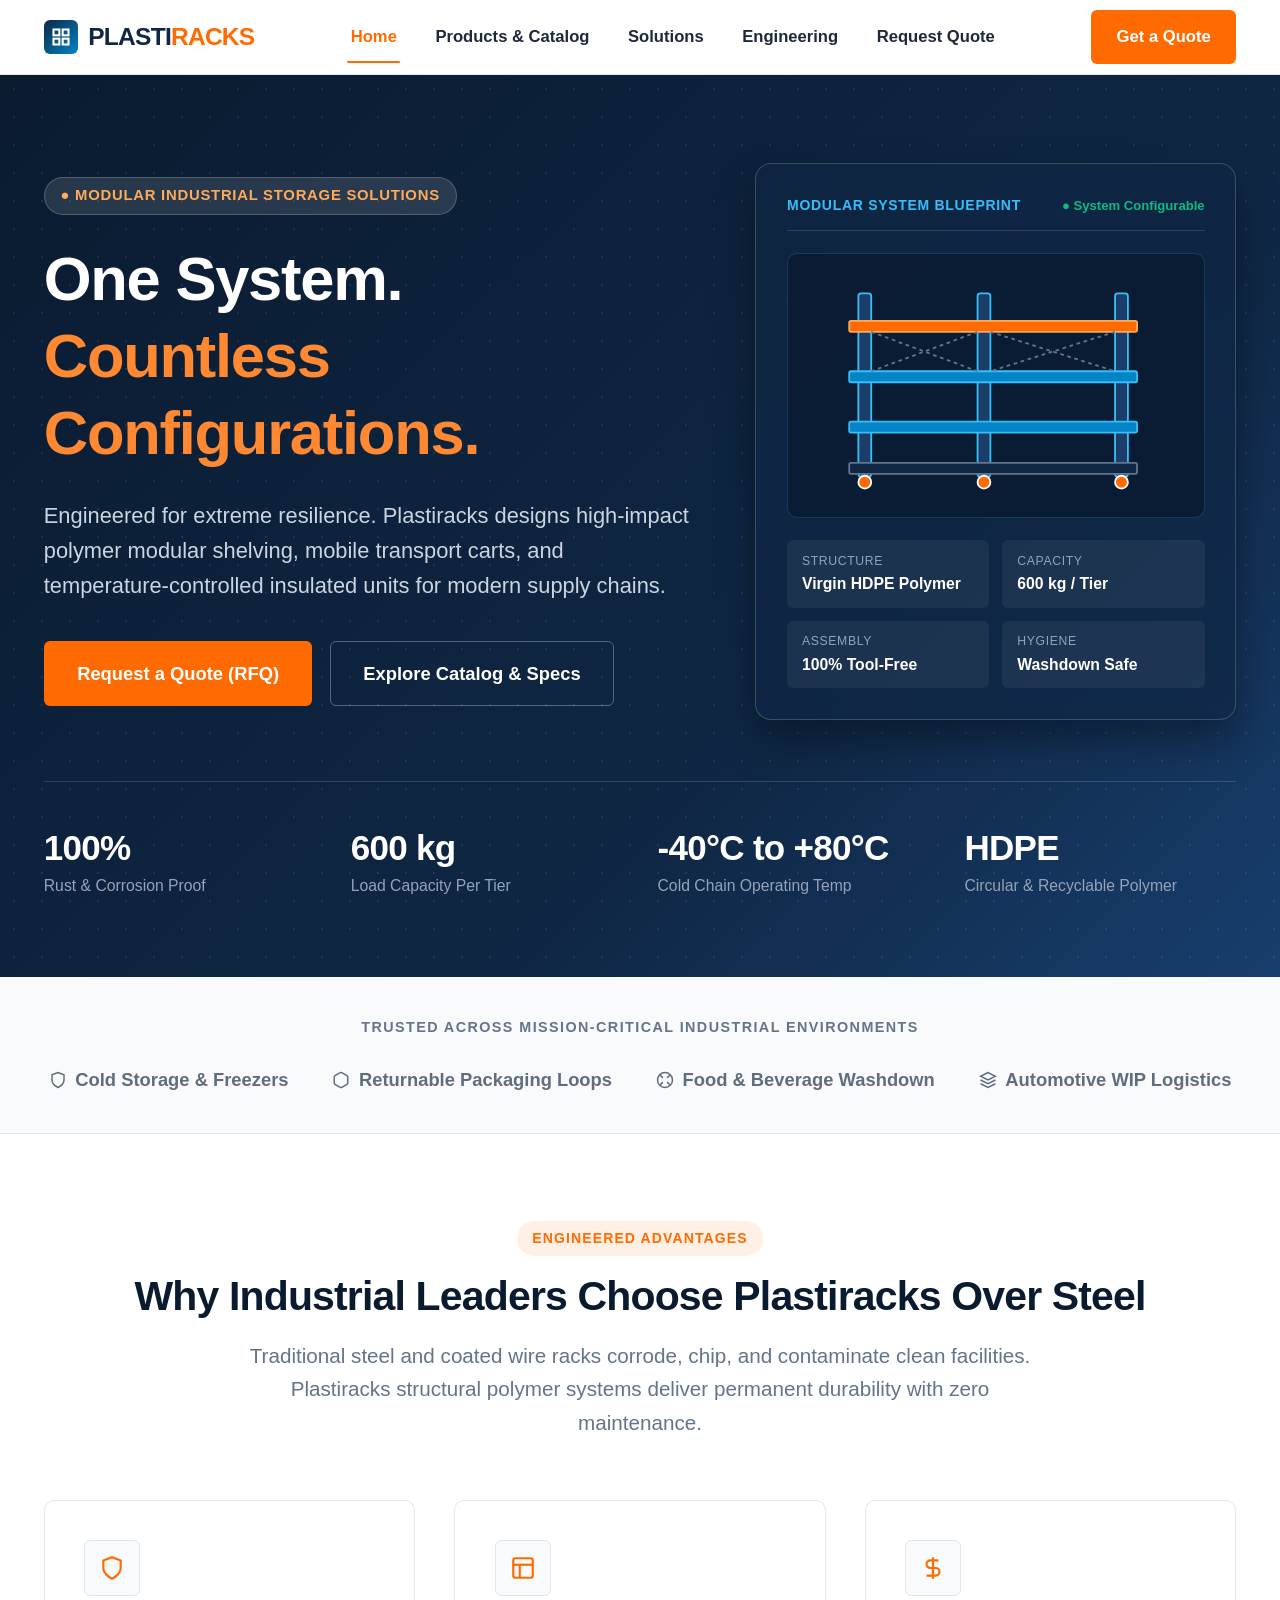
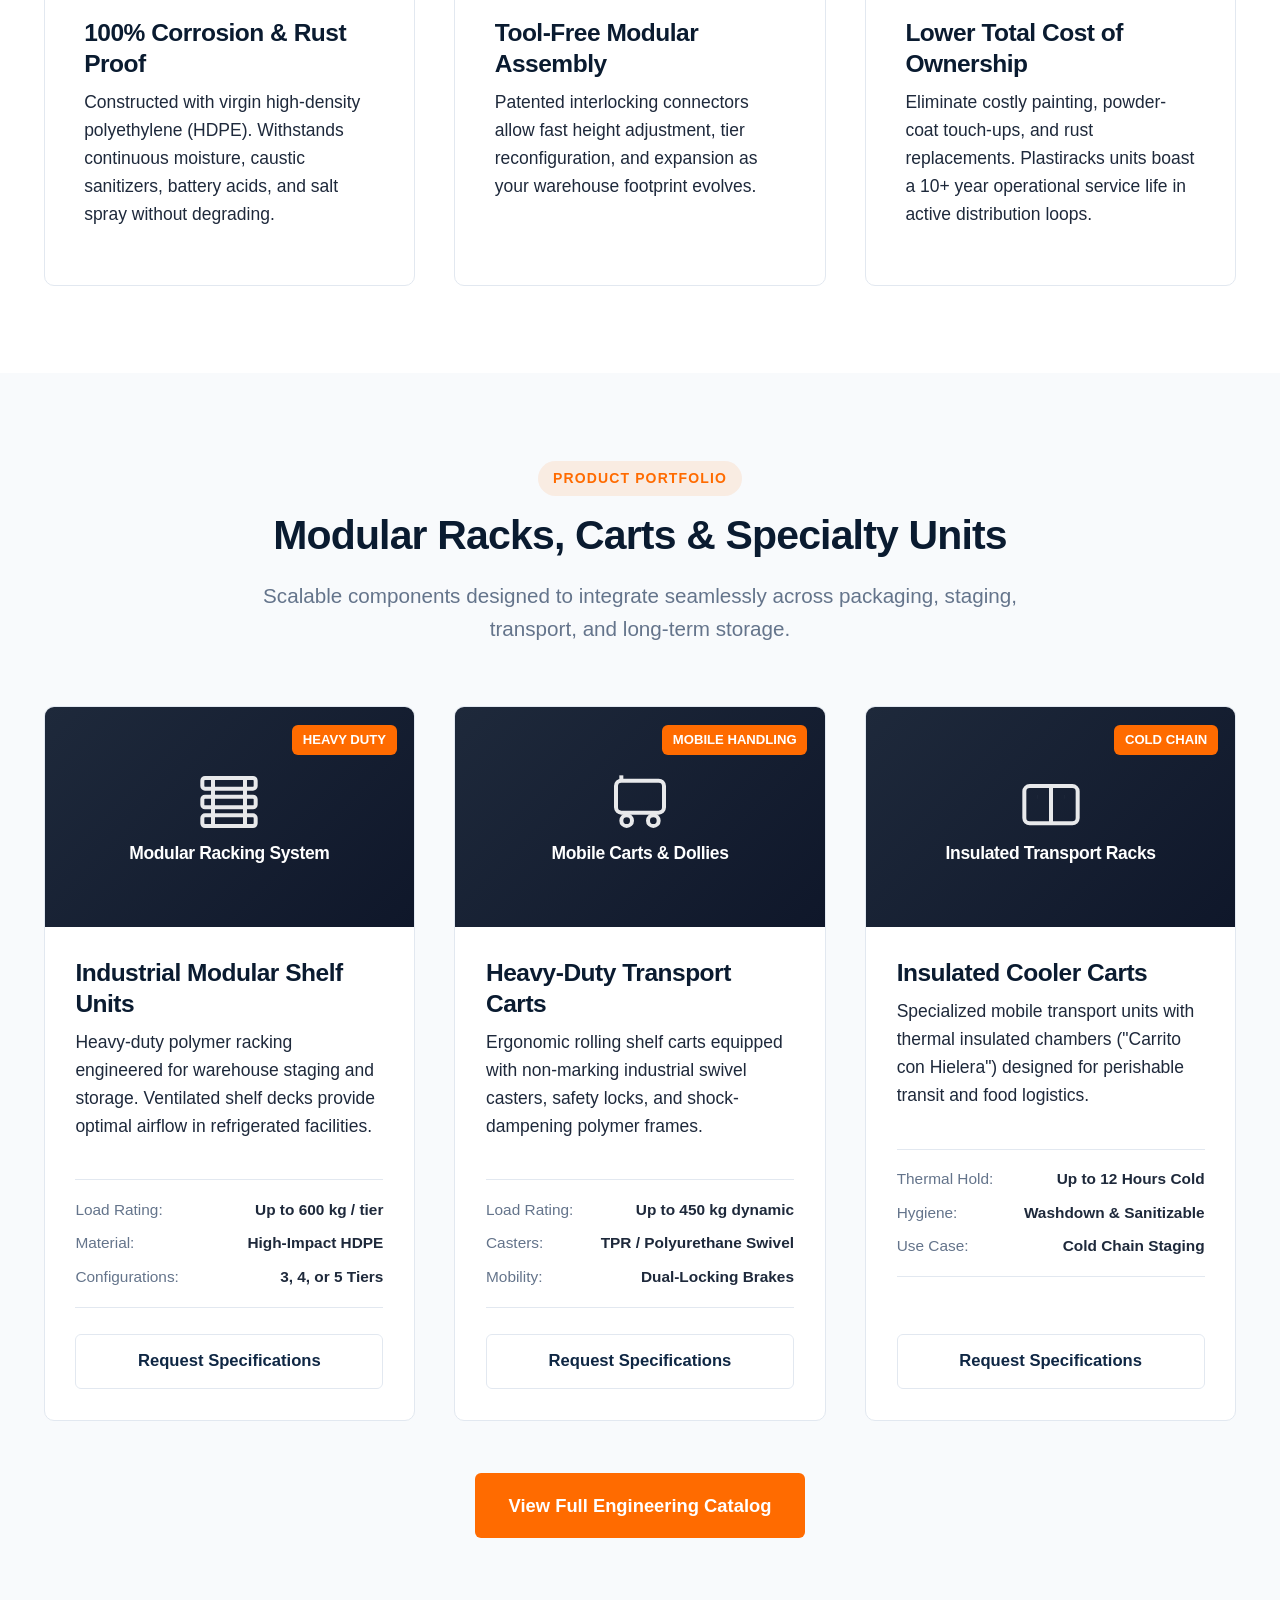
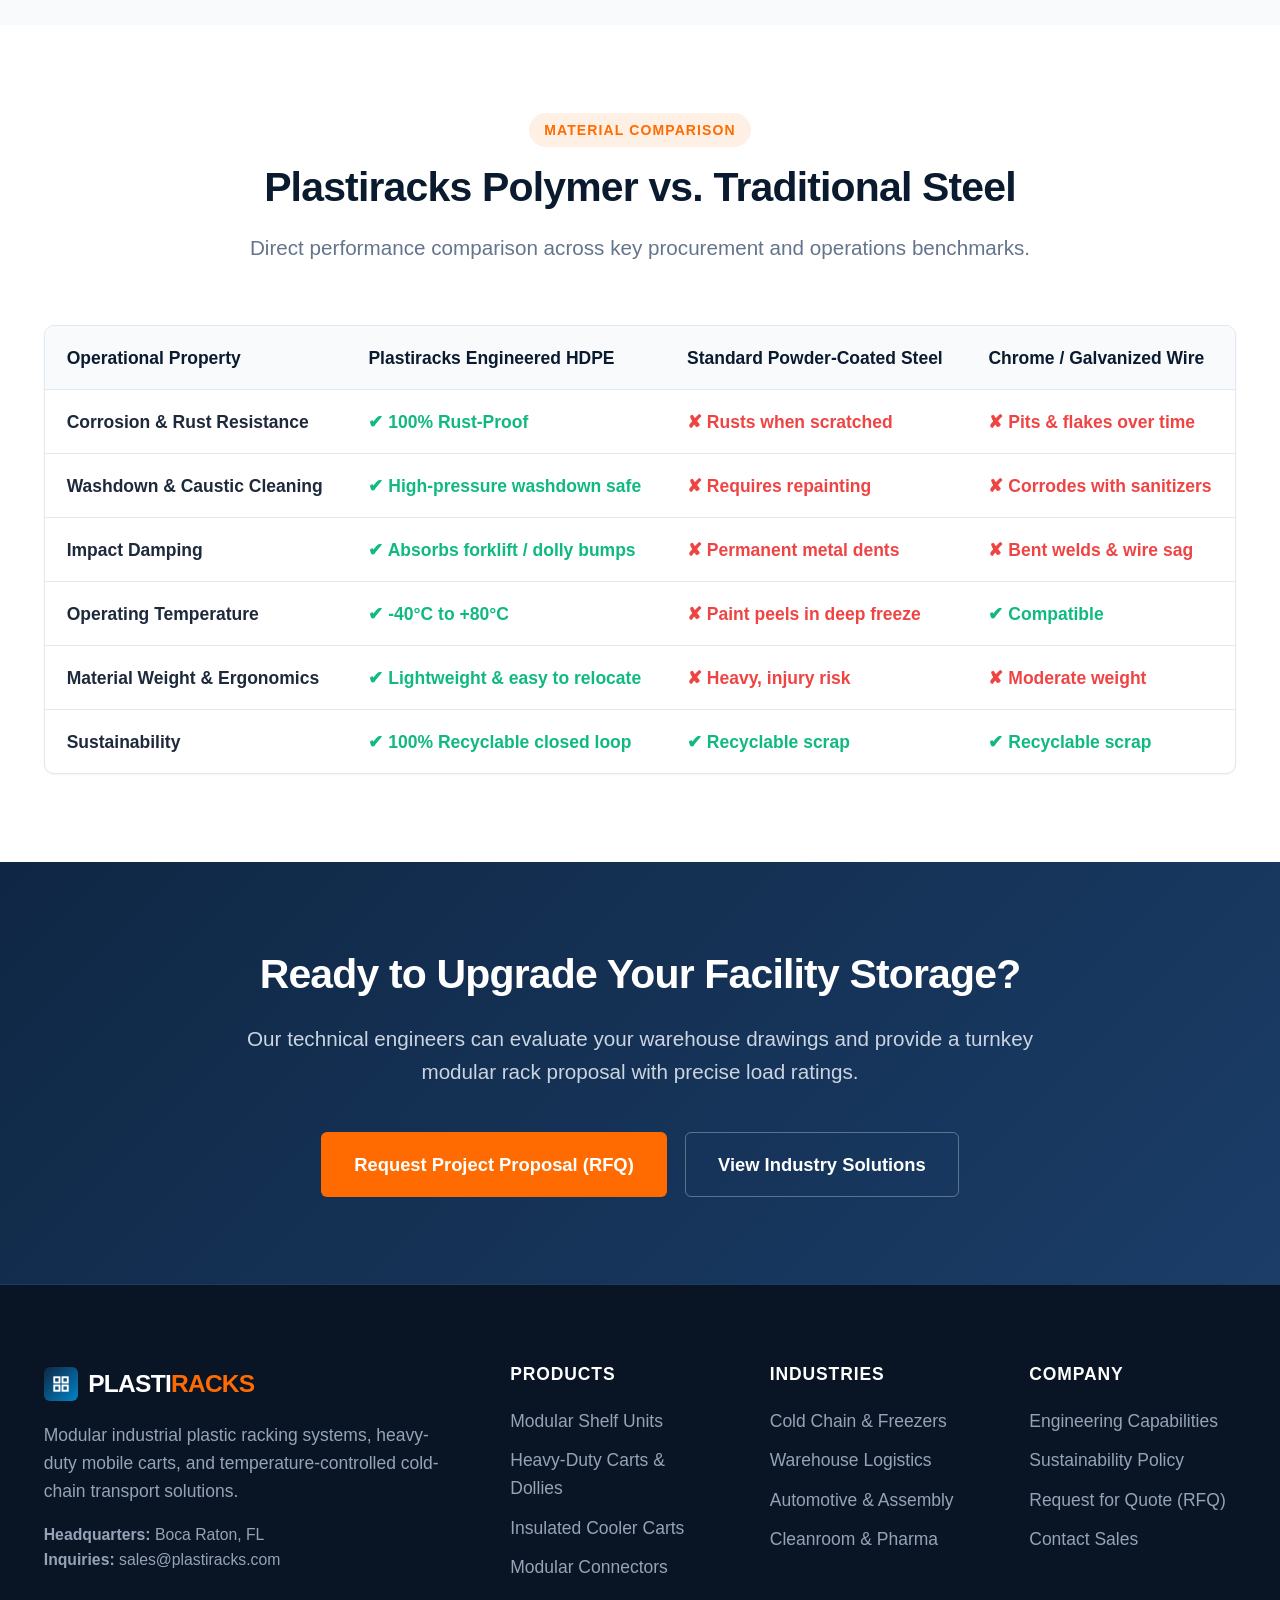
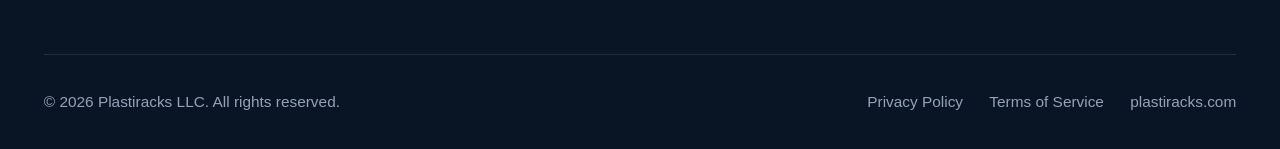
==== commit 7ee303cb: "fix: sclaing" ====
--- a/index.html
+++ b/index.html
@@ -48,18 +48,75 @@
   <main>
     <!-- Hero Section -->
     <section class="hero">
-      <div class="container hero-content">
-        <div class="hero-tag">
-          <span>● Modular Industrial Storage Solutions</span>
-        </div>
-        <h1 class="hero-title">One System.<br><span style="color: #ff8833;">Countless Configurations.</span></h1>
-        <p class="hero-subtitle">
-          Engineered for extreme resilience. Plastiracks designs high-impact polymer modular shelving, mobile transport carts, and temperature-controlled insulated units for modern supply chains.
-        </p>
-        <div class="hero-cta">
-          <a href="contact.html" class="btn btn-primary btn-lg">Request a Quote (RFQ)</a>
-          <a href="products.html" class="btn btn-outline-white btn-lg">Explore Catalog & Specs</a>
-        </div>
+      <div class="container">
+        <div class="hero-grid">
+          <div class="hero-content">
+            <div class="hero-tag">
+              <span>● Modular Industrial Storage Solutions</span>
+            </div>
+            <h1 class="hero-title">One System.<br><span style="color: #ff8833;">Countless Configurations.</span></h1>
+            <p class="hero-subtitle">
+              Engineered for extreme resilience. Plastiracks designs high-impact polymer modular shelving, mobile transport carts, and temperature-controlled insulated units for modern supply chains.
+            </p>
+            <div class="hero-cta">
+              <a href="contact.html" class="btn btn-primary btn-lg">Request a Quote (RFQ)</a>
+              <a href="products.html" class="btn btn-outline-white btn-lg">Explore Catalog & Specs</a>
+            </div>
+          </div>
+
+          <div class="hero-visual">
+            <div class="hero-blueprint-card">
+              <div class="blueprint-header">
+                <span class="blueprint-badge">Modular System Blueprint</span>
+                <span class="blueprint-status">● System Configurable</span>
+              </div>
+              <div class="blueprint-display">
+                <svg viewBox="0 0 400 240" fill="none" stroke="currentColor" stroke-width="2" class="blueprint-svg">
+                  <!-- Uprights -->
+                  <rect x="50" y="20" width="14" height="200" rx="3" fill="#1b3d68" stroke="#38bdf8"/>
+                  <rect x="180" y="20" width="14" height="200" rx="3" fill="#1b3d68" stroke="#38bdf8"/>
+                  <rect x="330" y="20" width="14" height="200" rx="3" fill="#1b3d68" stroke="#38bdf8"/>
+                  
+                  <!-- Shelf Tiers -->
+                  <rect x="40" y="50" width="314" height="12" rx="2" fill="#ff6b00" stroke="#ffaa5a"/>
+                  <rect x="40" y="105" width="314" height="12" rx="2" fill="#0284c7" stroke="#38bdf8"/>
+                  <rect x="40" y="160" width="314" height="12" rx="2" fill="#0284c7" stroke="#38bdf8"/>
+                  <rect x="40" y="205" width="314" height="12" rx="2" fill="#0f2744" stroke="#64748b"/>
+                  
+                  <!-- Cross Braces -->
+                  <line x1="64" y1="62" x2="180" y2="105" stroke="#64748b" stroke-dasharray="4 4"/>
+                  <line x1="180" y1="62" x2="64" y2="105" stroke="#64748b" stroke-dasharray="4 4"/>
+                  <line x1="194" y1="62" x2="330" y2="105" stroke="#64748b" stroke-dasharray="4 4"/>
+                  <line x1="330" y1="62" x2="194" y2="105" stroke="#64748b" stroke-dasharray="4 4"/>
+                  
+                  <!-- Casters -->
+                  <circle cx="57" cy="226" r="7" fill="#ff6b00"/>
+                  <circle cx="187" cy="226" r="7" fill="#ff6b00"/>
+                  <circle cx="337" cy="226" r="7" fill="#ff6b00"/>
+                </svg>
+              </div>
+              <div class="blueprint-specs-grid">
+                <div class="blueprint-spec">
+                  <span class="label">Structure</span>
+                  <strong>Virgin HDPE Polymer</strong>
+                </div>
+                <div class="blueprint-spec">
+                  <span class="label">Capacity</span>
+                  <strong>600 kg / Tier</strong>
+                </div>
+                <div class="blueprint-spec">
+                  <span class="label">Assembly</span>
+                  <strong>100% Tool-Free</strong>
+                </div>
+                <div class="blueprint-spec">
+                  <span class="label">Hygiene</span>
+                  <strong>Washdown Safe</strong>
+                </div>
+              </div>
+            </div>
+          </div>
+        </div>
+
         <div class="hero-stats">
           <div class="stat-item">
             <h3>100%</h3>
--- a/css/style.css
+++ b/css/style.css
@@ -41,7 +41,7 @@
   --radius-full: 9999px;
   
   --transition: all 0.2s cubic-bezier(0.16, 1, 0.3, 1);
-  --max-width: 1240px;
+  --max-width: 1420px;
 }
 
 /* Reset & Base */
@@ -53,6 +53,7 @@
 
 html {
   font-family: var(--font-main);
+  font-size: 16px;
   color: var(--color-text-main);
   background-color: var(--color-bg-main);
   line-height: 1.6;
@@ -60,6 +61,19 @@
   -webkit-font-smoothing: antialiased;
 }
 
+/* Fluid responsive rem scaling for laptops & desktop displays */
+@media (min-width: 1024px) {
+  html {
+    font-size: 17.5px;
+  }
+}
+
+@media (min-width: 1440px) {
+  html {
+    font-size: 18.5px;
+  }
+}
+
 body {
   min-height: 100vh;
   display: flex;
@@ -88,6 +102,12 @@
   padding: 0 1.5rem;
 }
 
+@media (min-width: 1024px) {
+  .container {
+    padding: 0 2.5rem;
+  }
+}
+
 /* Typography */
 h1, h2, h3, h4, h5, h6 {
   color: var(--color-primary-dark);
@@ -96,9 +116,9 @@
   letter-spacing: -0.02em;
 }
 
-h1 { font-size: clamp(2.2rem, 4.5vw, 3.5rem); }
-h2 { font-size: clamp(1.8rem, 3.2vw, 2.5rem); margin-bottom: 1rem; }
-h3 { font-size: 1.35rem; margin-bottom: 0.5rem; }
+h1 { font-size: clamp(2.4rem, 4.8vw, 3.8rem); }
+h2 { font-size: clamp(1.8rem, 3.2vw, 2.6rem); margin-bottom: 1rem; }
+h3 { font-size: 1.4rem; margin-bottom: 0.5rem; }
 p { margin-bottom: 1rem; }
 
 .section-tag {
@@ -115,9 +135,9 @@
 }
 
 .section-lead {
-  font-size: 1.15rem;
+  font-size: 1.18rem;
   color: var(--color-text-muted);
-  max-width: 680px;
+  max-width: 820px;
 }
 
 .text-center { text-align: center; }
@@ -277,10 +297,103 @@
   pointer-events: none;
 }
 
+.hero-grid {
+  display: grid;
+  grid-template-columns: 1.15fr 0.85fr;
+  gap: 3.5rem;
+  align-items: center;
+  margin-bottom: 3.5rem;
+  position: relative;
+  z-index: 2;
+}
+
 .hero-content {
   position: relative;
   z-index: 2;
-  max-width: 800px;
+}
+
+.hero-visual {
+  position: relative;
+  z-index: 2;
+}
+
+.hero-blueprint-card {
+  background: rgba(15, 39, 68, 0.75);
+  border: 1px solid rgba(255, 255, 255, 0.18);
+  border-radius: var(--radius-lg);
+  padding: 1.75rem;
+  box-shadow: 0 20px 40px rgba(0, 0, 0, 0.35);
+  backdrop-filter: blur(12px);
+}
+
+.blueprint-header {
+  display: flex;
+  justify-content: space-between;
+  align-items: center;
+  margin-bottom: 1.25rem;
+  padding-bottom: 0.75rem;
+  border-bottom: 1px solid rgba(255, 255, 255, 0.12);
+}
+
+.blueprint-badge {
+  font-size: 0.8rem;
+  font-weight: 700;
+  text-transform: uppercase;
+  letter-spacing: 0.05em;
+  color: #38bdf8;
+}
+
+.blueprint-status {
+  font-size: 0.75rem;
+  color: #10b981;
+  font-weight: 600;
+}
+
+.blueprint-display {
+  background: rgba(10, 27, 48, 0.8);
+  border-radius: var(--radius-md);
+  padding: 1.25rem;
+  margin-bottom: 1.25rem;
+  border: 1px solid rgba(56, 189, 248, 0.2);
+}
+
+.blueprint-svg {
+  width: 100%;
+  height: auto;
+  max-height: 220px;
+}
+
+.blueprint-specs-grid {
+  display: grid;
+  grid-template-columns: 1fr 1fr;
+  gap: 0.75rem;
+}
+
+.blueprint-spec {
+  background: rgba(255, 255, 255, 0.06);
+  padding: 0.65rem 0.85rem;
+  border-radius: var(--radius-sm);
+  display: flex;
+  flex-direction: column;
+}
+
+.blueprint-spec .label {
+  font-size: 0.7rem;
+  text-transform: uppercase;
+  letter-spacing: 0.05em;
+  color: #94a3b8;
+}
+
+.blueprint-spec strong {
+  font-size: 0.9rem;
+  color: #ffffff;
+}
+
+@media (max-width: 992px) {
+  .hero-grid {
+    grid-template-columns: 1fr;
+    gap: 2.5rem;
+  }
 }
 
 .hero-tag {
@@ -315,15 +428,16 @@
   display: flex;
   flex-wrap: wrap;
   gap: 1rem;
-  margin-bottom: 3.5rem;
 }
 
 .hero-stats {
   display: grid;
-  grid-template-columns: repeat(auto-fit, minmax(180px, 1fr));
-  gap: 1.5rem;
-  padding-top: 2rem;
+  grid-template-columns: repeat(auto-fit, minmax(200px, 1fr));
+  gap: 2rem;
+  padding-top: 2.5rem;
   border-top: 1px solid rgba(255, 255, 255, 0.15);
+  position: relative;
+  z-index: 2;
 }
 
 .stat-item h3 {
@@ -389,20 +503,20 @@
 /* Feature / Value Pillars Grid */
 .grid-3 {
   display: grid;
-  grid-template-columns: repeat(auto-fit, minmax(320px, 1fr));
+  grid-template-columns: repeat(auto-fit, minmax(350px, 1fr));
+  gap: 2.25rem;
+}
+
+.grid-4 {
+  display: grid;
+  grid-template-columns: repeat(auto-fit, minmax(280px, 1fr));
   gap: 2rem;
 }
 
-.grid-4 {
-  display: grid;
-  grid-template-columns: repeat(auto-fit, minmax(260px, 1fr));
-  gap: 1.8rem;
-}
-
 .grid-2 {
   display: grid;
-  grid-template-columns: repeat(auto-fit, minmax(360px, 1fr));
-  gap: 2.5rem;
+  grid-template-columns: repeat(auto-fit, minmax(420px, 1fr));
+  gap: 3.5rem;
   align-items: center;
 }
 
@@ -410,7 +524,7 @@
   background: var(--color-bg-card);
   border: 1px solid var(--color-border);
   border-radius: var(--radius-md);
-  padding: 2rem;
+  padding: 2.25rem;
   transition: var(--transition);
   position: relative;
   display: flex;
@@ -424,15 +538,15 @@
 }
 
 .card-icon {
-  width: 52px;
-  height: 52px;
+  width: 56px;
+  height: 56px;
   border-radius: var(--radius-sm);
   background: var(--color-bg-alt);
   border: 1px solid var(--color-border);
   display: grid;
   place-items: center;
   color: var(--color-accent);
-  font-size: 1.5rem;
+  font-size: 1.6rem;
   margin-bottom: 1.25rem;
 }
 
@@ -444,7 +558,7 @@
 
 .product-media {
   background: linear-gradient(135deg, #1e293b, #0f172a);
-  height: 200px;
+  height: 220px;
   display: grid;
   place-items: center;
   color: #ffffff;
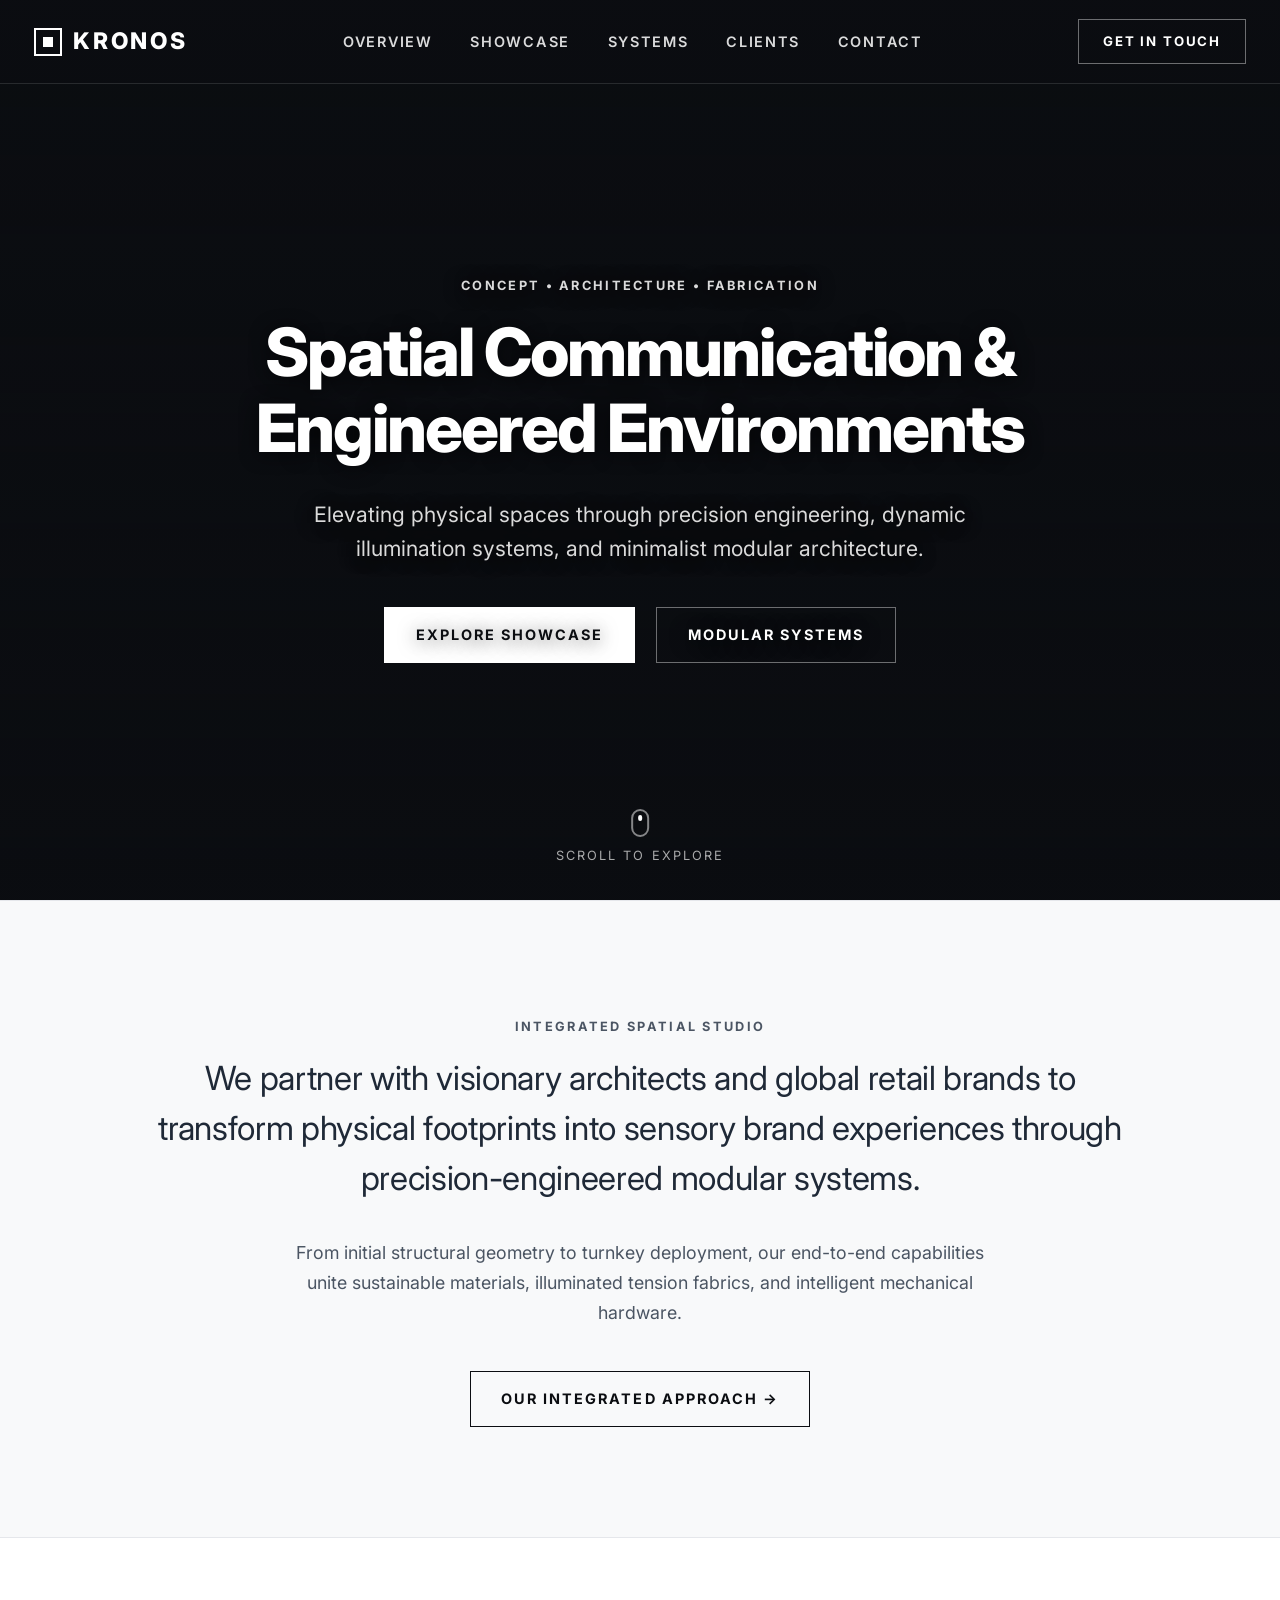
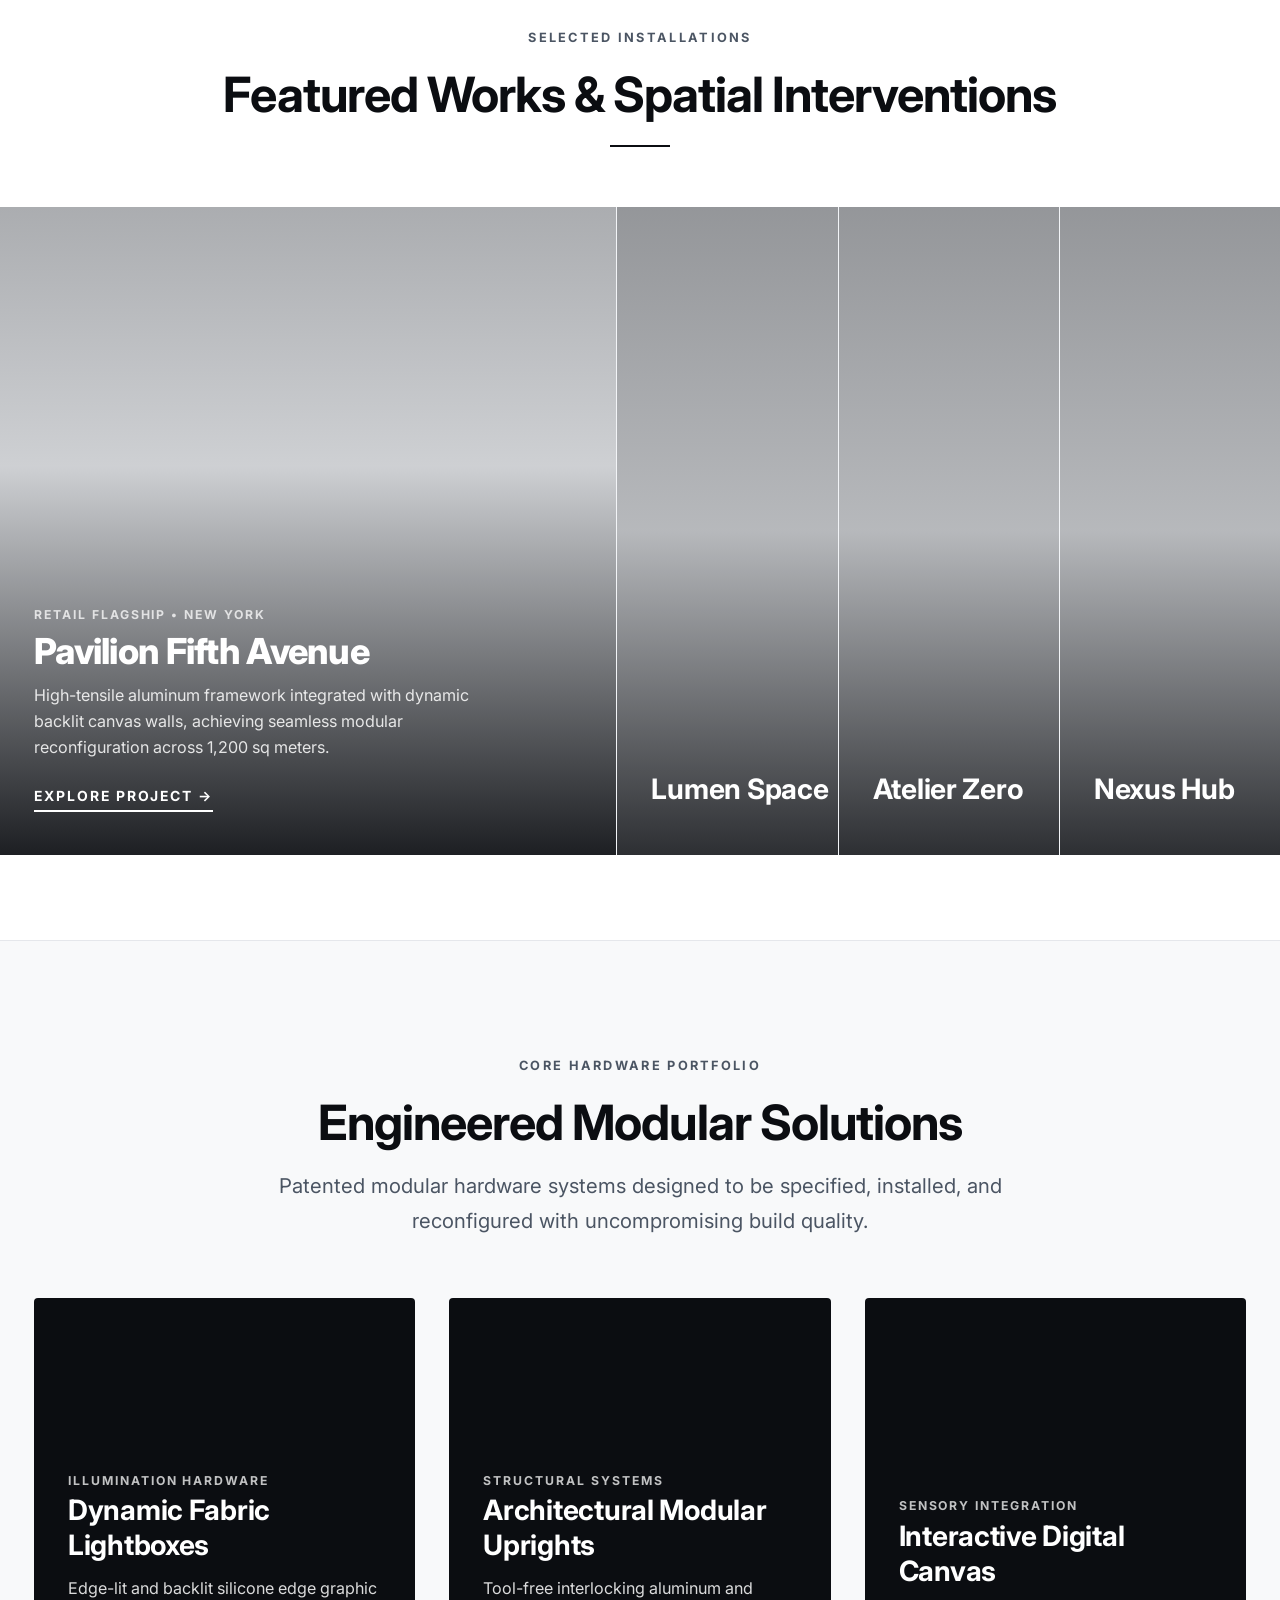
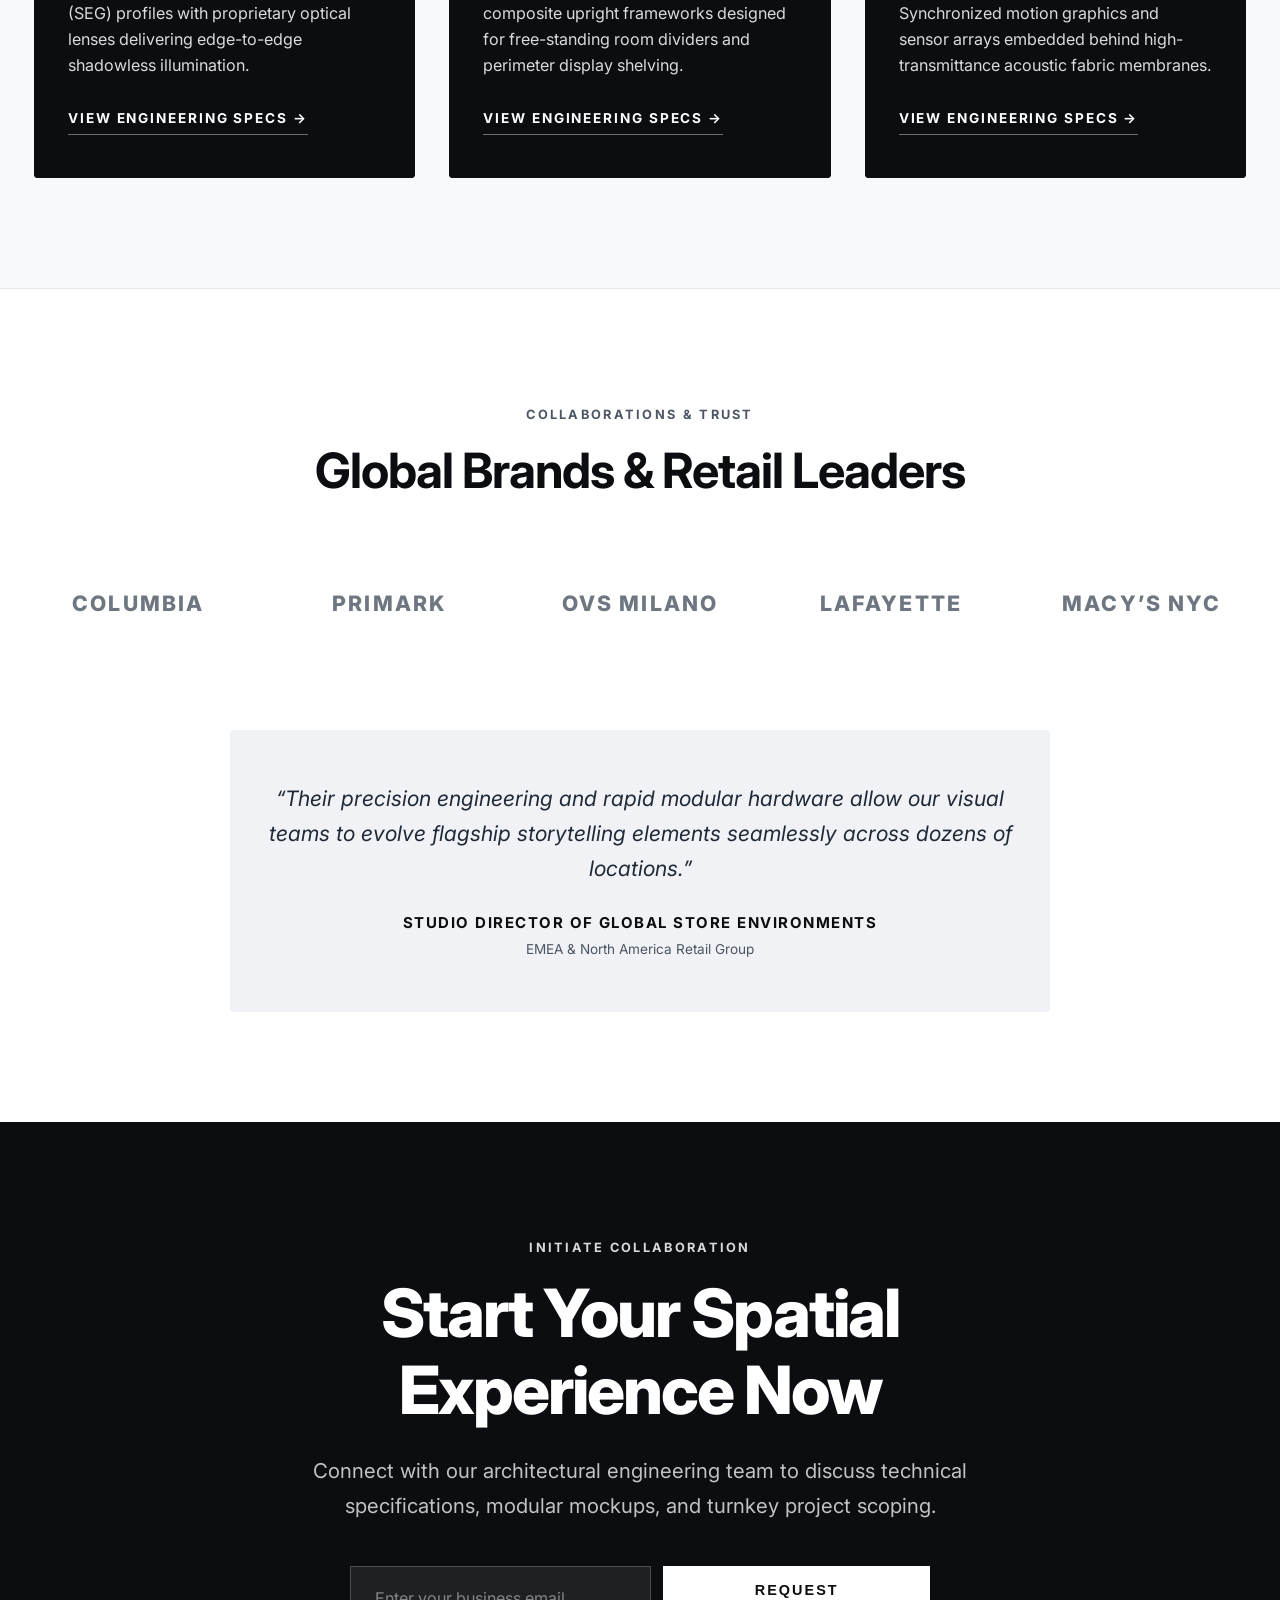
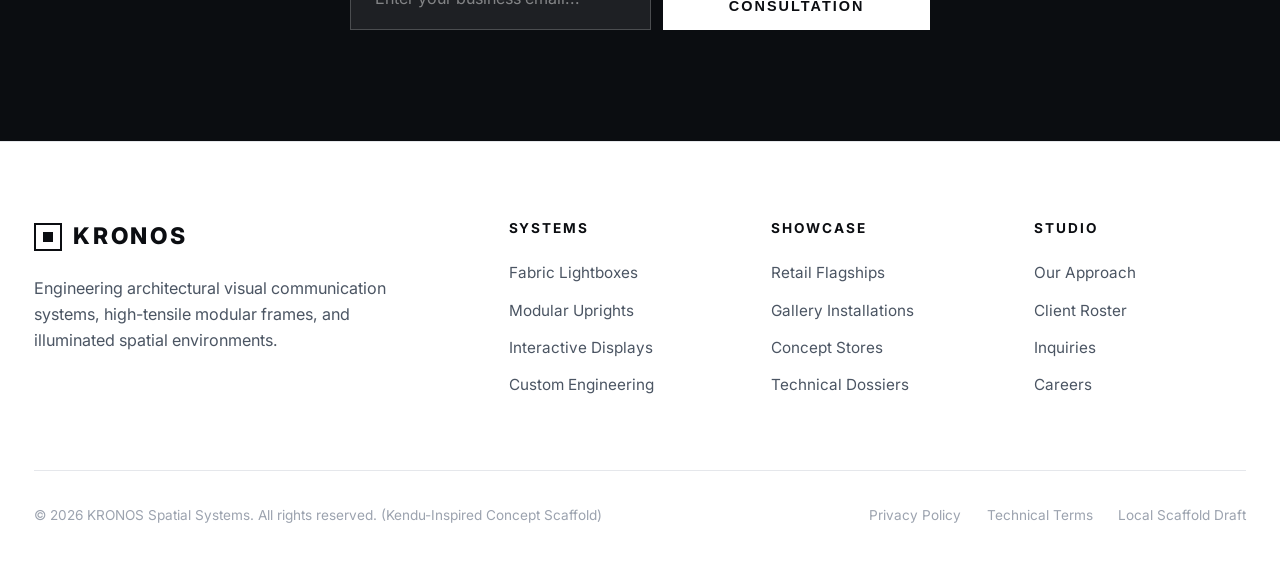
==== commit 5c033b77: "Update index.html with architectural video hero, interactive showcase, and add assets.md" ====
--- a/index.html
+++ b/index.html
@@ -3,38 +3,39 @@
 <head>
   <meta charset="UTF-8">
   <meta name="viewport" content="width=device-width, initial-scale=1.0">
-  <title>Plastiracks | Modular Industrial Plastic Racking & Material Handling</title>
-  <meta name="description" content="One system, countless configurations. Heavy-duty modular plastic racks, mobile carts, and insulated cold-chain transport solutions for industrial warehouses.">
-  <link rel="stylesheet" href="css/style.css">
+  <title>KRONOS — Spatial Architecture & Visual Communication Systems</title>
+  <meta name="description" content="Minimalist architectural scaffold inspired by Kendu. In-store visual communication, dynamic spatial systems, and engineered retail environments.">
+  <link rel="stylesheet" href="css/kendu.css">
+  <link rel="preconnect" href="https://fonts.googleapis.com">
+  <link rel="preconnect" href="https://fonts.gstatic.com" crossorigin>
+  <link href="https://fonts.googleapis.com/css2?family=Inter:wght@400;500;600;700;800&display=swap" rel="stylesheet">
 </head>
 <body>
 
-  <!-- Site Navigation -->
-  <header class="site-header">
-    <div class="container header-inner">
-      <a href="index.html" class="brand">
-        <span class="brand-icon">
-          <svg width="20" height="20" viewBox="0 0 24 24" fill="none" stroke="currentColor" stroke-width="2.5">
-            <rect x="3" y="3" width="7" height="7"></rect>
-            <rect x="14" y="3" width="7" height="7"></rect>
-            <rect x="14" y="14" width="7" height="7"></rect>
-            <rect x="3" y="14" width="7" height="7"></rect>
-          </svg>
-        </span>
-        <span>PLASTI<span class="brand-accent">RACKS</span></span>
+  <!-- ==========================================================================
+       Header & Floating Navigation (Kendu Style)
+       ========================================================================== -->
+  <header class="kd-header">
+    <div class="kd-container kd-header-inner">
+      <!-- Minimalist Placeholder Brand Logo -->
+      <a href="#hero" class="kd-logo">
+        <span class="kd-logo-icon"></span>
+        <span>KRONOS</span>
       </a>
 
-      <nav class="nav-menu" aria-label="Main Navigation">
-        <a href="index.html" class="nav-link active">Home</a>
-        <a href="products.html" class="nav-link">Products & Catalog</a>
-        <a href="solutions.html" class="nav-link">Solutions</a>
-        <a href="about.html" class="nav-link">Engineering</a>
-        <a href="contact.html" class="nav-link">Request Quote</a>
+      <!-- Desktop Nav Links -->
+      <nav class="kd-nav" aria-label="Main Navigation">
+        <a href="#statement" class="kd-nav-link">Overview</a>
+        <a href="#showcase" class="kd-nav-link">Showcase</a>
+        <a href="#systems" class="kd-nav-link">Systems</a>
+        <a href="#clients" class="kd-nav-link">Clients</a>
+        <a href="#inquiry" class="kd-nav-link">Contact</a>
       </nav>
 
-      <div class="nav-actions">
-        <a href="contact.html" class="btn btn-primary">Get a Quote</a>
-        <button class="menu-toggle" aria-label="Toggle Navigation" aria-expanded="false">
+      <!-- Header Actions -->
+      <div class="kd-header-actions">
+        <a href="#inquiry" class="kd-btn kd-btn-outline-white" style="padding: 0.65rem 1.4rem; font-size: 0.78rem;">Get in Touch</a>
+        <button class="kd-menu-toggle" aria-label="Toggle Navigation">
           <svg width="24" height="24" viewBox="0 0 24 24" fill="none" stroke="currentColor" stroke-width="2">
             <line x1="3" y1="12" x2="21" y2="12"></line>
             <line x1="3" y1="6" x2="21" y2="6"></line>
@@ -46,404 +47,331 @@
   </header>
 
   <main>
-    <!-- Hero Section -->
-    <section class="hero">
-      <div class="container">
-        <div class="hero-grid">
-          <div class="hero-content">
-            <div class="hero-tag">
-              <span>● Modular Industrial Storage Solutions</span>
-            </div>
-            <h1 class="hero-title">One System.<br><span style="color: #ff8833;">Countless Configurations.</span></h1>
-            <p class="hero-subtitle">
-              Engineered for extreme resilience. Plastiracks designs high-impact polymer modular shelving, mobile transport carts, and temperature-controlled insulated units for modern supply chains.
-            </p>
-            <div class="hero-cta">
-              <a href="contact.html" class="btn btn-primary btn-lg">Request a Quote (RFQ)</a>
-              <a href="products.html" class="btn btn-outline-white btn-lg">Explore Catalog & Specs</a>
-            </div>
-          </div>
-
-          <div class="hero-visual">
-            <div class="hero-blueprint-card">
-              <div class="blueprint-header">
-                <span class="blueprint-badge">Modular System Blueprint</span>
-                <span class="blueprint-status">● System Configurable</span>
-              </div>
-              <div class="blueprint-display">
-                <svg viewBox="0 0 400 240" fill="none" stroke="currentColor" stroke-width="2" class="blueprint-svg">
-                  <!-- Uprights -->
-                  <rect x="50" y="20" width="14" height="200" rx="3" fill="#1b3d68" stroke="#38bdf8"/>
-                  <rect x="180" y="20" width="14" height="200" rx="3" fill="#1b3d68" stroke="#38bdf8"/>
-                  <rect x="330" y="20" width="14" height="200" rx="3" fill="#1b3d68" stroke="#38bdf8"/>
-                  
-                  <!-- Shelf Tiers -->
-                  <rect x="40" y="50" width="314" height="12" rx="2" fill="#ff6b00" stroke="#ffaa5a"/>
-                  <rect x="40" y="105" width="314" height="12" rx="2" fill="#0284c7" stroke="#38bdf8"/>
-                  <rect x="40" y="160" width="314" height="12" rx="2" fill="#0284c7" stroke="#38bdf8"/>
-                  <rect x="40" y="205" width="314" height="12" rx="2" fill="#0f2744" stroke="#64748b"/>
-                  
-                  <!-- Cross Braces -->
-                  <line x1="64" y1="62" x2="180" y2="105" stroke="#64748b" stroke-dasharray="4 4"/>
-                  <line x1="180" y1="62" x2="64" y2="105" stroke="#64748b" stroke-dasharray="4 4"/>
-                  <line x1="194" y1="62" x2="330" y2="105" stroke="#64748b" stroke-dasharray="4 4"/>
-                  <line x1="330" y1="62" x2="194" y2="105" stroke="#64748b" stroke-dasharray="4 4"/>
-                  
-                  <!-- Casters -->
-                  <circle cx="57" cy="226" r="7" fill="#ff6b00"/>
-                  <circle cx="187" cy="226" r="7" fill="#ff6b00"/>
-                  <circle cx="337" cy="226" r="7" fill="#ff6b00"/>
-                </svg>
-              </div>
-              <div class="blueprint-specs-grid">
-                <div class="blueprint-spec">
-                  <span class="label">Structure</span>
-                  <strong>Virgin HDPE Polymer</strong>
-                </div>
-                <div class="blueprint-spec">
-                  <span class="label">Capacity</span>
-                  <strong>600 kg / Tier</strong>
-                </div>
-                <div class="blueprint-spec">
-                  <span class="label">Assembly</span>
-                  <strong>100% Tool-Free</strong>
-                </div>
-                <div class="blueprint-spec">
-                  <span class="label">Hygiene</span>
-                  <strong>Washdown Safe</strong>
-                </div>
-              </div>
-            </div>
-          </div>
-        </div>
-
-        <div class="hero-stats">
-          <div class="stat-item">
-            <h3>100%</h3>
-            <p>Rust & Corrosion Proof</p>
-          </div>
-          <div class="stat-item">
-            <h3>600 kg</h3>
-            <p>Load Capacity Per Tier</p>
-          </div>
-          <div class="stat-item">
-            <h3>-40°C to +80°C</h3>
-            <p>Cold Chain Operating Temp</p>
-          </div>
-          <div class="stat-item">
-            <h3>HDPE</h3>
-            <p>Circular & Recyclable Polymer</p>
-          </div>
-        </div>
-      </div>
-    </section>
-
-    <!-- Trust Proof Bar -->
-    <div class="trust-bar">
-      <div class="container">
-        <div class="trust-title">Trusted Across Mission-Critical Industrial Environments</div>
-        <div class="trust-badges">
-          <div class="trust-badge-item">
-            <svg width="18" height="18" viewBox="0 0 24 24" fill="none" stroke="currentColor" stroke-width="2"><path d="M12 22s8-4 8-10V5l-8-3-8 3v7c0 6 8 10 8 10z"/></svg>
-            Cold Storage & Freezers
-          </div>
-          <div class="trust-badge-item">
-            <svg width="18" height="18" viewBox="0 0 24 24" fill="none" stroke="currentColor" stroke-width="2"><path d="M21 16V8a2 2 0 0 0-1-1.73l-7-4a2 2 0 0 0-2 0l-7 4A2 2 0 0 0 3 8v8a2 2 0 0 0 1 1.73l7 4a2 2 0 0 0 2 0l7-4A2 2 0 0 0 21 16z"/></svg>
-            Returnable Packaging Loops
-          </div>
-          <div class="trust-badge-item">
-            <svg width="18" height="18" viewBox="0 0 24 24" fill="none" stroke="currentColor" stroke-width="2"><circle cx="12" cy="12" r="10"/><path d="m4.93 4.93 4.24 4.24"/><path d="m14.83 9.17 4.24-4.24"/><path d="m14.83 14.83 4.24 4.24"/><path d="m9.17 14.83-4.24 4.24"/></svg>
-            Food & Beverage Washdown
-          </div>
-          <div class="trust-badge-item">
-            <svg width="18" height="18" viewBox="0 0 24 24" fill="none" stroke="currentColor" stroke-width="2"><polygon points="12 2 2 7 12 12 22 7 12 2"/><polyline points="2 17 12 22 22 17"/><polyline points="2 12 12 17 22 12"/></svg>
-            Automotive WIP Logistics
-          </div>
-        </div>
-      </div>
-    </div>
-
-    <!-- Value Pillars Section -->
-    <section class="section">
-      <div class="container">
-        <div class="section-header text-center mx-auto">
-          <span class="section-tag">Engineered Advantages</span>
-          <h2>Why Industrial Leaders Choose Plastiracks Over Steel</h2>
-          <p class="section-lead mx-auto">
-            Traditional steel and coated wire racks corrode, chip, and contaminate clean facilities. Plastiracks structural polymer systems deliver permanent durability with zero maintenance.
+    <!-- ==========================================================================
+         Hero Section (Kendu kn-featured-1 Style)
+         Full-viewport background video loop + dark scrim + minimal typography
+         ========================================================================== -->
+    <section class="kd-hero" id="hero">
+      <!-- Background Video Wrapper (Vimeo background=1 loop + poster fallback) -->
+      <div class="kd-video-wrapper">
+        <iframe 
+          class="kd-video-bg" 
+          src="https://player.vimeo.com/video/432441130/?title=0&sidedock=0&autoplay=1&loop=1&muted=1&background=1" 
+          frameborder="0" 
+          allow="autoplay; fullscreen" 
+          allowfullscreen 
+          style="width: 100vw; height: 56.25vw; min-height: 100vh; min-width: 177.77vh; position: absolute; top: 50%; left: 50%; transform: translate(-50%, -50%); border: none;">
+        </iframe>
+      </div>
+
+      <div class="kd-hero-scrim"></div>
+
+      <!-- Hero Typography & CTAs -->
+      <div class="kd-container kd-hero-content">
+        <span class="kd-kicker kd-kicker-light">CONCEPT &bull; ARCHITECTURE &bull; FABRICATION</span>
+        <h1 class="kd-title-xl kd-hero-title">Spatial Communication & Engineered Environments</h1>
+        <p class="kd-hero-lead">
+          Elevating physical spaces through precision engineering, dynamic illumination systems, and minimalist modular architecture.
+        </p>
+        <div class="kd-hero-cta">
+          <a href="#showcase" class="kd-btn kd-btn-white">Explore Showcase</a>
+          <a href="#systems" class="kd-btn kd-btn-outline-white">Modular Systems</a>
+        </div>
+      </div>
+
+      <!-- Scroll Indicator -->
+      <div class="kd-scroll-hint">
+        <div class="kd-scroll-icon"></div>
+        <span>Scroll to Explore</span>
+      </div>
+    </section>
+
+    <!-- ==========================================================================
+         Editorial Statement Section (Kendu kn-content-section-1 Style)
+         Light off-white background with large typography and clean spacing
+         ========================================================================== -->
+    <section class="kd-section kd-section-alt" id="statement">
+      <div class="kd-container">
+        <div class="kd-statement">
+          <span class="kd-kicker">Integrated Spatial Studio</span>
+          <h2 class="kd-statement-lead">
+            We partner with visionary architects and global retail brands to transform physical footprints into sensory brand experiences through precision-engineered modular systems.
+          </h2>
+          <p class="kd-statement-sub">
+            From initial structural geometry to turnkey deployment, our end-to-end capabilities unite sustainable materials, illuminated tension fabrics, and intelligent mechanical hardware.
           </p>
-        </div>
-
-        <div class="grid-3">
-          <div class="card">
-            <div class="card-icon">
-              <svg width="26" height="26" viewBox="0 0 24 24" fill="none" stroke="currentColor" stroke-width="2">
-                <path d="M12 22s8-4 8-10V5l-8-3-8 3v7c0 6 8 10 8 10z"/>
-              </svg>
-            </div>
-            <h3>100% Corrosion & Rust Proof</h3>
-            <p>Constructed with virgin high-density polyethylene (HDPE). Withstands continuous moisture, caustic sanitizers, battery acids, and salt spray without degrading.</p>
-          </div>
-
-          <div class="card">
-            <div class="card-icon">
-              <svg width="26" height="26" viewBox="0 0 24 24" fill="none" stroke="currentColor" stroke-width="2">
-                <rect x="3" y="3" width="18" height="18" rx="2"/><path d="M3 9h18"/><path d="M9 21V9"/>
-              </svg>
-            </div>
-            <h3>Tool-Free Modular Assembly</h3>
-            <p>Patented interlocking connectors allow fast height adjustment, tier reconfiguration, and expansion as your warehouse footprint evolves.</p>
-          </div>
-
-          <div class="card">
-            <div class="card-icon">
-              <svg width="26" height="26" viewBox="0 0 24 24" fill="none" stroke="currentColor" stroke-width="2">
-                <path d="M12 2v20M17 5H9.5a3.5 3.5 0 0 0 0 7h5a3.5 3.5 0 0 1 0 7H6"/>
-              </svg>
-            </div>
-            <h3>Lower Total Cost of Ownership</h3>
-            <p>Eliminate costly painting, powder-coat touch-ups, and rust replacements. Plastiracks units boast a 10+ year operational service life in active distribution loops.</p>
-          </div>
-        </div>
-      </div>
-    </section>
-
-    <!-- Product Line Showcase -->
-    <section class="section section-alt">
-      <div class="container">
-        <div class="section-header text-center mx-auto">
-          <span class="section-tag">Product Portfolio</span>
-          <h2>Modular Racks, Carts & Specialty Units</h2>
-          <p class="section-lead mx-auto">
-            Scalable components designed to integrate seamlessly across packaging, staging, transport, and long-term storage.
+          <a href="#systems" class="kd-btn kd-btn-outline-dark">Our Integrated Approach &rarr;</a>
+        </div>
+      </div>
+    </section>
+
+    <!-- ==========================================================================
+         SIGNATURE KENDU EXPANDING ACCORDION SHOWCASE (kn-products Style)
+         Horizontal interactive strips that expand on hover, blurring/focusing
+         and cross-fading project details smoothly!
+         ========================================================================== -->
+    <section class="kd-accordion-section" id="showcase">
+      <div class="kd-container">
+        <div class="kd-accordion-header">
+          <span class="kd-kicker">Selected Installations</span>
+          <h2 class="kd-title-lg">Featured Works & Spatial Interventions</h2>
+          <div class="kd-divider"></div>
+        </div>
+      </div>
+
+      <!-- The Accordion Container -->
+      <div class="kd-accordion-wrapper">
+
+        <!-- Panel 1: Flagship Retail -->
+        <article class="kd-accordion-panel is-active">
+          <div class="kd-accordion-bg" style="background-image: url('https://images.unsplash.com/photo-1497366216548-37526070297c?auto=format&fit=crop&w=1600&q=80');"></div>
+          <div class="kd-accordion-scrim"></div>
+          <div class="kd-accordion-content">
+            <!-- Idle Title -->
+            <span class="kd-panel-default-title">Pavilion NYC</span>
+            <!-- Expanded Info Card -->
+            <div class="kd-panel-expanded-info">
+              <div class="kd-panel-category">Retail Flagship &bull; New York</div>
+              <h3 class="kd-panel-expanded-title">Pavilion Fifth Avenue</h3>
+              <p class="kd-panel-expanded-desc">
+                High-tensile aluminum framework integrated with dynamic backlit canvas walls, achieving seamless modular reconfiguration across 1,200 sq meters.
+              </p>
+              <a href="#inquiry" class="kd-panel-action">Explore Project &rarr;</a>
+            </div>
+          </div>
+        </article>
+
+        <!-- Panel 2: Illuminated Gallery -->
+        <article class="kd-accordion-panel">
+          <div class="kd-accordion-bg" style="background-image: url('https://images.unsplash.com/photo-1513694203232-719a280e022f?auto=format&fit=crop&w=1600&q=80');"></div>
+          <div class="kd-accordion-scrim"></div>
+          <div class="kd-accordion-content">
+            <!-- Idle Title -->
+            <span class="kd-panel-default-title">Lumen Space</span>
+            <!-- Expanded Info Card -->
+            <div class="kd-panel-expanded-info">
+              <div class="kd-panel-category">Exhibition &bull; Milan</div>
+              <h3 class="kd-panel-expanded-title">Lumen Spatial Pavilion</h3>
+              <p class="kd-panel-expanded-desc">
+                Acoustic textile lightboxes with precision color temperature synchronization, designed for temporary international design week installations.
+              </p>
+              <a href="#inquiry" class="kd-panel-action">Explore Project &rarr;</a>
+            </div>
+          </div>
+        </article>
+
+        <!-- Panel 3: Concept Store -->
+        <article class="kd-accordion-panel">
+          <div class="kd-accordion-bg" style="background-image: url('https://images.unsplash.com/photo-1507089947368-19c1da9775ae?auto=format&fit=crop&w=1600&q=80');"></div>
+          <div class="kd-accordion-scrim"></div>
+          <div class="kd-accordion-content">
+            <!-- Idle Title -->
+            <span class="kd-panel-default-title">Atelier Zero</span>
+            <!-- Expanded Info Card -->
+            <div class="kd-panel-expanded-info">
+              <div class="kd-panel-category">Concept Store &bull; Tokyo</div>
+              <h3 class="kd-panel-expanded-title">Atelier Omotesando</h3>
+              <p class="kd-panel-expanded-desc">
+                Minimalist interlocking partition structures and concealed cabling channels facilitating effortless weekly visual merchandising rotations.
+              </p>
+              <a href="#inquiry" class="kd-panel-action">Explore Project &rarr;</a>
+            </div>
+          </div>
+        </article>
+
+        <!-- Panel 4: Interactive Architecture -->
+        <article class="kd-accordion-panel">
+          <div class="kd-accordion-bg" style="background-image: url('https://images.unsplash.com/photo-1486406146926-c627a92ad1ab?auto=format&fit=crop&w=1600&q=80');"></div>
+          <div class="kd-accordion-scrim"></div>
+          <div class="kd-accordion-content">
+            <!-- Idle Title -->
+            <span class="kd-panel-default-title">Nexus Hub</span>
+            <!-- Expanded Info Card -->
+            <div class="kd-panel-expanded-info">
+              <div class="kd-panel-category">Digital Spatial &bull; London</div>
+              <h3 class="kd-panel-expanded-title">Nexus Experience Center</h3>
+              <p class="kd-panel-expanded-desc">
+                Curved SEG matrix frames and kinetic illumination arrays responding in real-time to footfall density and ambient daylight conditions.
+              </p>
+              <a href="#inquiry" class="kd-panel-action">Explore Project &rarr;</a>
+            </div>
+          </div>
+        </article>
+
+      </div>
+    </section>
+
+    <!-- ==========================================================================
+         Modular Systems & Solutions Grid (Kendu kn-content-section-8 Style)
+         3-column architectural cards with rich hover zoom
+         ========================================================================== -->
+    <section class="kd-section kd-section-alt" id="systems">
+      <div class="kd-container">
+        <div class="kd-text-center" style="margin-bottom: 3.5rem;">
+          <span class="kd-kicker">Core Hardware Portfolio</span>
+          <h2 class="kd-title-lg">Engineered Modular Solutions</h2>
+          <p class="kd-lead kd-mx-auto" style="margin-top: 1rem;">
+            Patented modular hardware systems designed to be specified, installed, and reconfigured with uncompromising build quality.
           </p>
         </div>
 
-        <div class="grid-3">
-          <!-- Product Card 1 -->
-          <div class="card product-card">
-            <div class="product-media">
-              <span class="product-tag">Heavy Duty</span>
-              <div>
-                <svg width="64" height="64" viewBox="0 0 24 24" fill="none" stroke="currentColor" stroke-width="1.5" style="margin: 0 auto 0.5rem; opacity: 0.9;">
-                  <rect x="2" y="3" width="20" height="4" rx="1"/>
-                  <rect x="2" y="10" width="20" height="4" rx="1"/>
-                  <rect x="2" y="17" width="20" height="4" rx="1"/>
-                  <line x1="6" y1="3" x2="6" y2="21"/>
-                  <line x1="18" y1="3" x2="18" y2="21"/>
-                </svg>
-                <h4 style="color: #fff;">Modular Racking System</h4>
-              </div>
-            </div>
-            <div class="product-body">
-              <h3>Industrial Modular Shelf Units</h3>
-              <p>Heavy-duty polymer racking engineered for warehouse staging and storage. Ventilated shelf decks provide optimal airflow in refrigerated facilities.</p>
-              <div class="product-specs">
-                <div class="spec-row"><span>Load Rating:</span><strong>Up to 600 kg / tier</strong></div>
-                <div class="spec-row"><span>Material:</span><strong>High-Impact HDPE</strong></div>
-                <div class="spec-row"><span>Configurations:</span><strong>3, 4, or 5 Tiers</strong></div>
-              </div>
-              <a href="contact.html?product=modular-shelf" class="btn btn-outline" style="margin-top: auto;">Request Specifications</a>
-            </div>
-          </div>
-
-          <!-- Product Card 2 -->
-          <div class="card product-card">
-            <div class="product-media">
-              <span class="product-tag">Mobile Handling</span>
-              <div>
-                <svg width="64" height="64" viewBox="0 0 24 24" fill="none" stroke="currentColor" stroke-width="1.5" style="margin: 0 auto 0.5rem; opacity: 0.9;">
-                  <rect x="3" y="4" width="18" height="12" rx="2"/>
-                  <circle cx="7" cy="19" r="2"/>
-                  <circle cx="17" cy="19" r="2"/>
-                  <path d="M5 4V2"/>
-                </svg>
-                <h4 style="color: #fff;">Mobile Carts & Dollies</h4>
-              </div>
-            </div>
-            <div class="product-body">
-              <h3>Heavy-Duty Transport Carts</h3>
-              <p>Ergonomic rolling shelf carts equipped with non-marking industrial swivel casters, safety locks, and shock-dampening polymer frames.</p>
-              <div class="product-specs">
-                <div class="spec-row"><span>Load Rating:</span><strong>Up to 450 kg dynamic</strong></div>
-                <div class="spec-row"><span>Casters:</span><strong>TPR / Polyurethane Swivel</strong></div>
-                <div class="spec-row"><span>Mobility:</span><strong>Dual-Locking Brakes</strong></div>
-              </div>
-              <a href="contact.html?product=mobile-cart" class="btn btn-outline" style="margin-top: auto;">Request Specifications</a>
-            </div>
-          </div>
-
-          <!-- Product Card 3 -->
-          <div class="card product-card">
-            <div class="product-media">
-              <span class="product-tag">Cold Chain</span>
-              <div>
-                <svg width="64" height="64" viewBox="0 0 24 24" fill="none" stroke="currentColor" stroke-width="1.5" style="margin: 0 auto 0.5rem; opacity: 0.9;">
-                  <rect x="2" y="6" width="20" height="14" rx="2"/>
-                  <line x1="12" y1="6" x2="12" y2="20"/>
-                  <path d="M7 10h.01M17 10h.01"/>
-                </svg>
-                <h4 style="color: #fff;">Insulated Transport Racks</h4>
-              </div>
-            </div>
-            <div class="product-body">
-              <h3>Insulated Cooler Carts</h3>
-              <p>Specialized mobile transport units with thermal insulated chambers ("Carrito con Hielera") designed for perishable transit and food logistics.</p>
-              <div class="product-specs">
-                <div class="spec-row"><span>Thermal Hold:</span><strong>Up to 12 Hours Cold</strong></div>
-                <div class="spec-row"><span>Hygiene:</span><strong>Washdown & Sanitizable</strong></div>
-                <div class="spec-row"><span>Use Case:</span><strong>Cold Chain Staging</strong></div>
-              </div>
-              <a href="contact.html?product=insulated-cart" class="btn btn-outline" style="margin-top: auto;">Request Specifications</a>
-            </div>
-          </div>
-        </div>
-
-        <div class="text-center" style="margin-top: 3rem;">
-          <a href="products.html" class="btn btn-primary btn-lg">View Full Engineering Catalog</a>
-        </div>
-      </div>
-    </section>
-
-    <!-- Polymer vs Steel Comparison -->
-    <section class="section">
-      <div class="container">
-        <div class="section-header text-center mx-auto">
-          <span class="section-tag">Material Comparison</span>
-          <h2>Plastiracks Polymer vs. Traditional Steel</h2>
-          <p class="section-lead mx-auto">
-            Direct performance comparison across key procurement and operations benchmarks.
+        <div class="kd-grid-3">
+
+          <!-- System Card 1 -->
+          <div class="kd-card">
+            <div class="kd-card-bg" style="background-image: url('https://images.unsplash.com/photo-1541888946425-d0fbb18086f6?auto=format&fit=crop&w=1200&q=80');"></div>
+            <div class="kd-card-scrim"></div>
+            <div class="kd-card-body">
+              <span class="kd-card-tag">Illumination Hardware</span>
+              <h3 class="kd-card-title">Dynamic Fabric Lightboxes</h3>
+              <p class="kd-card-desc">
+                Edge-lit and backlit silicone edge graphic (SEG) profiles with proprietary optical lenses delivering edge-to-edge shadowless illumination.
+              </p>
+              <a href="#inquiry" class="kd-card-link">View Engineering Specs &rarr;</a>
+            </div>
+          </div>
+
+          <!-- System Card 2 -->
+          <div class="kd-card">
+            <div class="kd-card-bg" style="background-image: url('https://images.unsplash.com/photo-1517245386807-bb43f82c33c4?auto=format&fit=crop&w=1200&q=80');"></div>
+            <div class="kd-card-scrim"></div>
+            <div class="kd-card-body">
+              <span class="kd-card-tag">Structural Systems</span>
+              <h3 class="kd-card-title">Architectural Modular Uprights</h3>
+              <p class="kd-card-desc">
+                Tool-free interlocking aluminum and composite upright frameworks designed for free-standing room dividers and perimeter display shelving.
+              </p>
+              <a href="#inquiry" class="kd-card-link">View Engineering Specs &rarr;</a>
+            </div>
+          </div>
+
+          <!-- System Card 3 -->
+          <div class="kd-card">
+            <div class="kd-card-bg" style="background-image: url('https://images.unsplash.com/photo-1497366216548-37526070297c?auto=format&fit=crop&w=1200&q=80');"></div>
+            <div class="kd-card-scrim"></div>
+            <div class="kd-card-body">
+              <span class="kd-card-tag">Sensory Integration</span>
+              <h3 class="kd-card-title">Interactive Digital Canvas</h3>
+              <p class="kd-card-desc">
+                Synchronized motion graphics and sensor arrays embedded behind high-transmittance acoustic fabric membranes.
+              </p>
+              <a href="#inquiry" class="kd-card-link">View Engineering Specs &rarr;</a>
+            </div>
+          </div>
+
+        </div>
+      </div>
+    </section>
+
+    <!-- ==========================================================================
+         Client Roster & Trust Section (Kendu kn-content-section-20 & 4 Style)
+         Monochrome typographic brand grid and minimal testimonial quote
+         ========================================================================== -->
+    <section class="kd-section" id="clients">
+      <div class="kd-container">
+        <div class="kd-text-center" style="margin-bottom: 2rem;">
+          <span class="kd-kicker">Collaborations & Trust</span>
+          <h2 class="kd-title-lg">Global Brands & Retail Leaders</h2>
+        </div>
+
+        <div class="kd-clients-grid">
+          <div class="kd-client-item">COLUMBIA</div>
+          <div class="kd-client-item">PRIMARK</div>
+          <div class="kd-client-item">OVS MILANO</div>
+          <div class="kd-client-item">LAFAYETTE</div>
+          <div class="kd-client-item">MACY&rsquo;S NYC</div>
+        </div>
+
+        <div class="kd-testimonial">
+          <p class="kd-quote">
+            &ldquo;Their precision engineering and rapid modular hardware allow our visual teams to evolve flagship storytelling elements seamlessly across dozens of locations.&rdquo;
           </p>
-        </div>
-
-        <div class="table-wrapper">
-          <table class="spec-table">
-            <thead>
-              <tr>
-                <th>Operational Property</th>
-                <th>Plastiracks Engineered HDPE</th>
-                <th>Standard Powder-Coated Steel</th>
-                <th>Chrome / Galvanized Wire</th>
-              </tr>
-            </thead>
-            <tbody>
-              <tr>
-                <td><strong>Corrosion & Rust Resistance</strong></td>
-                <td><span class="badge-check">✔ 100% Rust-Proof</span></td>
-                <td><span class="badge-cross">✘ Rusts when scratched</span></td>
-                <td><span class="badge-cross">✘ Pits & flakes over time</span></td>
-              </tr>
-              <tr>
-                <td><strong>Washdown & Caustic Cleaning</strong></td>
-                <td><span class="badge-check">✔ High-pressure washdown safe</span></td>
-                <td><span class="badge-cross">✘ Requires repainting</span></td>
-                <td><span class="badge-cross">✘ Corrodes with sanitizers</span></td>
-              </tr>
-              <tr>
-                <td><strong>Impact Damping</strong></td>
-                <td><span class="badge-check">✔ Absorbs forklift / dolly bumps</span></td>
-                <td><span class="badge-cross">✘ Permanent metal dents</span></td>
-                <td><span class="badge-cross">✘ Bent welds & wire sag</span></td>
-              </tr>
-              <tr>
-                <td><strong>Operating Temperature</strong></td>
-                <td><span class="badge-check">✔ -40°C to +80°C</span></td>
-                <td><span class="badge-cross">✘ Paint peels in deep freeze</span></td>
-                <td><span class="badge-check">✔ Compatible</span></td>
-              </tr>
-              <tr>
-                <td><strong>Material Weight & Ergonomics</strong></td>
-                <td><span class="badge-check">✔ Lightweight & easy to relocate</span></td>
-                <td><span class="badge-cross">✘ Heavy, injury risk</span></td>
-                <td><span class="badge-cross">✘ Moderate weight</span></td>
-              </tr>
-              <tr>
-                <td><strong>Sustainability</strong></td>
-                <td><span class="badge-check">✔ 100% Recyclable closed loop</span></td>
-                <td><span class="badge-check">✔ Recyclable scrap</span></td>
-                <td><span class="badge-check">✔ Recyclable scrap</span></td>
-              </tr>
-            </tbody>
-          </table>
-        </div>
-      </div>
-    </section>
-
-    <!-- Bottom CTA -->
-    <section class="section" style="background: linear-gradient(135deg, #0f2744, #1b3d68); color: #fff;">
-      <div class="container text-center">
-        <h2 style="color: #fff; margin-bottom: 1.25rem;">Ready to Upgrade Your Facility Storage?</h2>
-        <p class="section-lead mx-auto" style="color: #cbd5e1; margin-bottom: 2.5rem;">
-          Our technical engineers can evaluate your warehouse drawings and provide a turnkey modular rack proposal with precise load ratings.
+          <div class="kd-author">Studio Director of Global Store Environments</div>
+          <div class="kd-role">EMEA &amp; North America Retail Group</div>
+        </div>
+      </div>
+    </section>
+
+    <!-- ==========================================================================
+         Minimalist Call to Action (Kendu kn-content-section-5 Style)
+         Dark monochrome section with 1-line email inquiry trigger
+         ========================================================================== -->
+    <section class="kd-cta-section" id="inquiry">
+      <div class="kd-container">
+        <span class="kd-kicker kd-kicker-light">Initiate Collaboration</span>
+        <h2 class="kd-title-xl" style="max-width: 820px; margin: 0 auto 1.5rem;">
+          Start Your Spatial Experience Now
+        </h2>
+        <p class="kd-lead kd-mx-auto" style="color: rgba(255, 255, 255, 0.75);">
+          Connect with our architectural engineering team to discuss technical specifications, modular mockups, and turnkey project scoping.
         </p>
-        <div style="display: flex; gap: 1rem; justify-content: center; flex-wrap: wrap;">
-          <a href="contact.html" class="btn btn-primary btn-lg">Request Project Proposal (RFQ)</a>
-          <a href="solutions.html" class="btn btn-outline-white btn-lg">View Industry Solutions</a>
-        </div>
+
+        <form id="kdInquiryForm" class="kd-cta-form">
+          <input type="email" class="kd-input" placeholder="Enter your business email..." required>
+          <button type="submit" class="kd-btn kd-btn-white">Request Consultation</button>
+        </form>
       </div>
     </section>
   </main>
 
-  <!-- Site Footer -->
-  <footer class="site-footer">
-    <div class="container">
-      <div class="footer-grid">
-        <div class="footer-brand">
-          <div class="brand">
-            <span class="brand-icon">
-              <svg width="18" height="18" viewBox="0 0 24 24" fill="none" stroke="currentColor" stroke-width="2.5"><rect x="3" y="3" width="7" height="7"/><rect x="14" y="3" width="7" height="7"/><rect x="14" y="14" width="7" height="7"/><rect x="3" y="14" width="7" height="7"/></svg>
-            </span>
-            <span>PLASTI<span class="brand-accent">RACKS</span></span>
-          </div>
-          <p>Modular industrial plastic racking systems, heavy-duty mobile carts, and temperature-controlled cold-chain transport solutions.</p>
-          <p style="font-size: 0.9rem; color: #94a3b8;">
-            <strong>Headquarters:</strong> Boca Raton, FL<br>
-            <strong>Inquiries:</strong> sales@plastiracks.com
+  <!-- ==========================================================================
+       Minimal Architectural Footer
+       ========================================================================== -->
+  <footer class="kd-footer">
+    <div class="kd-container">
+      <div class="kd-footer-grid">
+        <div class="kd-footer-brand">
+          <div class="kd-logo">
+            <span class="kd-logo-icon"></span>
+            <span>KRONOS</span>
+          </div>
+          <p style="max-width: 380px; line-height: 1.6; color: var(--kd-charcoal); font-size: 0.95rem;">
+            Engineering architectural visual communication systems, high-tensile modular frames, and illuminated spatial environments.
           </p>
         </div>
 
-        <div class="footer-col">
-          <h4>Products</h4>
-          <ul class="footer-links">
-            <li><a href="products.html#modular-racks">Modular Shelf Units</a></li>
-            <li><a href="products.html#mobile-carts">Heavy-Duty Carts & Dollies</a></li>
-            <li><a href="products.html#insulated-racks">Insulated Cooler Carts</a></li>
-            <li><a href="products.html#components">Modular Connectors</a></li>
+        <div class="kd-footer-col">
+          <h4>Systems</h4>
+          <ul class="kd-footer-links" style="list-style: none;">
+            <li><a href="#systems">Fabric Lightboxes</a></li>
+            <li><a href="#systems">Modular Uprights</a></li>
+            <li><a href="#systems">Interactive Displays</a></li>
+            <li><a href="#systems">Custom Engineering</a></li>
           </ul>
         </div>
 
-        <div class="footer-col">
-          <h4>Industries</h4>
-          <ul class="footer-links">
-            <li><a href="solutions.html#cold-storage">Cold Chain & Freezers</a></li>
-            <li><a href="solutions.html#warehousing">Warehouse Logistics</a></li>
-            <li><a href="solutions.html#automotive">Automotive & Assembly</a></li>
-            <li><a href="solutions.html#pharma">Cleanroom & Pharma</a></li>
+        <div class="kd-footer-col">
+          <h4>Showcase</h4>
+          <ul class="kd-footer-links" style="list-style: none;">
+            <li><a href="#showcase">Retail Flagships</a></li>
+            <li><a href="#showcase">Gallery Installations</a></li>
+            <li><a href="#showcase">Concept Stores</a></li>
+            <li><a href="#showcase">Technical Dossiers</a></li>
           </ul>
         </div>
 
-        <div class="footer-col">
-          <h4>Company</h4>
-          <ul class="footer-links">
-            <li><a href="about.html">Engineering Capabilities</a></li>
-            <li><a href="about.html#sustainability">Sustainability Policy</a></li>
-            <li><a href="contact.html">Request for Quote (RFQ)</a></li>
-            <li><a href="contact.html#direct-contact">Contact Sales</a></li>
+        <div class="kd-footer-col">
+          <h4>Studio</h4>
+          <ul class="kd-footer-links" style="list-style: none;">
+            <li><a href="#statement">Our Approach</a></li>
+            <li><a href="#clients">Client Roster</a></li>
+            <li><a href="#inquiry">Inquiries</a></li>
+            <li><a href="#inquiry">Careers</a></li>
           </ul>
         </div>
       </div>
 
-      <div class="footer-bottom">
-        <div>&copy; <span class="current-year">2026</span> Plastiracks LLC. All rights reserved.</div>
+      <div class="kd-footer-bottom">
+        <div>&copy; <span class="kd-year">2026</span> KRONOS Spatial Systems. All rights reserved. (Kendu-Inspired Concept Scaffold)</div>
         <div style="display: flex; gap: 1.5rem;">
           <a href="#">Privacy Policy</a>
-          <a href="#">Terms of Service</a>
-          <a href="https://plastiracks.com" target="_blank" rel="noopener">plastiracks.com</a>
+          <a href="#">Technical Terms</a>
+          <a href="#">Local Scaffold Draft</a>
         </div>
       </div>
     </div>
   </footer>
 
-  <script src="js/main.js"></script>
+  <script src="js/kendu.js"></script>
 </body>
 </html>
--- a/css/kendu.css
+++ b/css/kendu.css
@@ -0,0 +1,966 @@
+/* ==========================================================================
+   KENDU-INSPIRED ARCHITECTURAL & SPATIAL SCAFFOLD DESIGN SYSTEM
+   Monochrome white, off-white, and neutral grey palette.
+   Smooth flex-grow image accordion transitions, background video loops,
+   and minimal geometric typography.
+   ========================================================================== */
+
+:root {
+  /* Strictly Monochrome White & Grey Palette */
+  --kd-white: #ffffff;
+  --kd-offwhite: #f8f9fa;
+  --kd-light-grey: #f0f2f5;
+  --kd-border-grey: #e5e7eb;
+  --kd-mid-grey: #9ca3af;
+  --kd-charcoal: #4b5563;
+  --kd-dark-grey: #1f2937;
+  --kd-black: #0b0d11;
+
+  --kd-font-sans: "Inter", -apple-system, BlinkMacSystemFont, "Segoe UI", Roboto, "Helvetica Neue", Arial, sans-serif;
+  --kd-font-mono: ui-monospace, SFMono-Regular, Menlo, Monaco, Consolas, monospace;
+
+  --kd-transition-fast: 0.25s cubic-bezier(0.25, 1, 0.5, 1);
+  --kd-transition-smooth: 0.55s cubic-bezier(0.25, 1, 0.5, 1);
+  --kd-transition-slow: 0.85s cubic-bezier(0.16, 1, 0.3, 1);
+
+  --kd-container-max: 1440px;
+}
+
+/* Reset & Box Sizing */
+*, *::before, *::after {
+  box-sizing: border-box;
+  margin: 0;
+  padding: 0;
+}
+
+html {
+  font-family: var(--kd-font-sans);
+  font-size: 16px;
+  color: var(--kd-dark-grey);
+  background-color: var(--kd-white);
+  line-height: 1.6;
+  scroll-behavior: smooth;
+  -webkit-font-smoothing: antialiased;
+}
+
+@media (min-width: 1024px) {
+  html {
+    font-size: 17px;
+  }
+}
+
+body {
+  min-height: 100vh;
+  display: flex;
+  flex-direction: column;
+  overflow-x: hidden;
+}
+
+a {
+  color: inherit;
+  text-decoration: none;
+  transition: var(--kd-transition-fast);
+}
+
+img, video {
+  display: block;
+  max-width: 100%;
+}
+
+.kd-container {
+  width: 100%;
+  max-width: var(--kd-container-max);
+  margin: 0 auto;
+  padding: 0 2rem;
+}
+
+/* ==========================================================================
+   Typography & Utility Elements
+   ========================================================================== */
+
+.kd-kicker {
+  display: inline-block;
+  font-size: 0.75rem;
+  font-weight: 700;
+  text-transform: uppercase;
+  letter-spacing: 0.18em;
+  color: var(--kd-charcoal);
+  margin-bottom: 1rem;
+}
+
+.kd-kicker-light {
+  color: rgba(255, 255, 255, 0.85);
+}
+
+.kd-title-xl {
+  font-size: clamp(2.4rem, 5.2vw, 4.2rem);
+  font-weight: 800;
+  line-height: 1.15;
+  letter-spacing: -0.03em;
+  color: var(--kd-white);
+}
+
+.kd-title-lg {
+  font-size: clamp(2rem, 3.8vw, 3rem);
+  font-weight: 700;
+  line-height: 1.2;
+  letter-spacing: -0.02em;
+  color: var(--kd-black);
+}
+
+.kd-title-md {
+  font-size: 1.5rem;
+  font-weight: 700;
+  letter-spacing: -0.01em;
+  color: var(--kd-black);
+}
+
+.kd-lead {
+  font-size: 1.2rem;
+  color: var(--kd-charcoal);
+  line-height: 1.7;
+  max-width: 780px;
+}
+
+.kd-text-center {
+  text-align: center;
+}
+
+.kd-mx-auto {
+  margin-left: auto;
+  margin-right: auto;
+}
+
+/* Divider Line */
+.kd-divider {
+  width: 60px;
+  height: 2px;
+  background-color: var(--kd-black);
+  margin: 1.25rem auto 0;
+}
+
+/* Buttons (Kendu Animated Underline / Minimal Style) */
+.kd-btn {
+  display: inline-flex;
+  align-items: center;
+  justify-content: center;
+  gap: 0.6rem;
+  font-size: 0.85rem;
+  font-weight: 700;
+  text-transform: uppercase;
+  letter-spacing: 0.14em;
+  padding: 0.9rem 1.8rem;
+  border: 1px solid transparent;
+  cursor: pointer;
+  transition: var(--kd-transition-fast);
+  position: relative;
+  overflow: hidden;
+}
+
+.kd-btn-white {
+  background-color: var(--kd-white);
+  color: var(--kd-black);
+  border-color: var(--kd-white);
+}
+
+.kd-btn-white:hover {
+  background-color: transparent;
+  color: var(--kd-white);
+}
+
+.kd-btn-outline-white {
+  background-color: transparent;
+  color: var(--kd-white);
+  border-color: rgba(255, 255, 255, 0.4);
+}
+
+.kd-btn-outline-white:hover {
+  background-color: var(--kd-white);
+  color: var(--kd-black);
+  border-color: var(--kd-white);
+}
+
+.kd-btn-dark {
+  background-color: var(--kd-black);
+  color: var(--kd-white);
+  border-color: var(--kd-black);
+}
+
+.kd-btn-dark:hover {
+  background-color: var(--kd-charcoal);
+  border-color: var(--kd-charcoal);
+}
+
+.kd-btn-outline-dark {
+  background-color: transparent;
+  color: var(--kd-black);
+  border-color: var(--kd-black);
+}
+
+.kd-btn-outline-dark:hover {
+  background-color: var(--kd-black);
+  color: var(--kd-white);
+}
+
+/* ==========================================================================
+   Header & Floating Navigation
+   ========================================================================== */
+
+.kd-header {
+  position: fixed;
+  top: 0;
+  left: 0;
+  right: 0;
+  z-index: 1000;
+  height: 84px;
+  display: flex;
+  align-items: center;
+  transition: background-color 0.35s ease, border-color 0.35s ease, height 0.35s ease;
+  border-bottom: 1px solid rgba(255, 255, 255, 0.12);
+}
+
+.kd-header.scrolled {
+  background-color: rgba(255, 255, 255, 0.94);
+  backdrop-filter: blur(12px);
+  -webkit-backdrop-filter: blur(12px);
+  border-bottom: 1px solid var(--kd-border-grey);
+  height: 72px;
+}
+
+.kd-header-inner {
+  display: flex;
+  align-items: center;
+  justify-content: space-between;
+}
+
+.kd-logo {
+  display: flex;
+  align-items: center;
+  gap: 0.65rem;
+  font-size: 1.35rem;
+  font-weight: 800;
+  letter-spacing: 0.12em;
+  text-transform: uppercase;
+  color: var(--kd-white);
+  transition: color 0.35s ease;
+}
+
+.kd-logo-icon {
+  width: 28px;
+  height: 28px;
+  border: 2px solid var(--kd-white);
+  display: grid;
+  place-items: center;
+  transition: border-color 0.35s ease;
+}
+
+.kd-logo-icon::before {
+  content: "";
+  width: 10px;
+  height: 10px;
+  background-color: var(--kd-white);
+  transition: background-color 0.35s ease;
+}
+
+.kd-header.scrolled .kd-logo {
+  color: var(--kd-black);
+}
+
+.kd-header.scrolled .kd-logo-icon {
+  border-color: var(--kd-black);
+}
+
+.kd-header.scrolled .kd-logo-icon::before {
+  background-color: var(--kd-black);
+}
+
+.kd-nav {
+  display: flex;
+  align-items: center;
+  gap: 2.2rem;
+}
+
+.kd-nav-link {
+  font-size: 0.85rem;
+  font-weight: 600;
+  text-transform: uppercase;
+  letter-spacing: 0.12em;
+  color: rgba(255, 255, 255, 0.85);
+  padding: 0.4rem 0;
+  position: relative;
+  transition: color 0.3s ease;
+}
+
+.kd-nav-link::after {
+  content: "";
+  position: absolute;
+  bottom: 0;
+  left: 0;
+  width: 0%;
+  height: 2px;
+  background-color: var(--kd-white);
+  transition: width 0.3s ease;
+}
+
+.kd-nav-link:hover::after {
+  width: 100%;
+}
+
+.kd-header.scrolled .kd-nav-link {
+  color: var(--kd-charcoal);
+}
+
+.kd-header.scrolled .kd-nav-link:hover {
+  color: var(--kd-black);
+}
+
+.kd-header.scrolled .kd-nav-link::after {
+  background-color: var(--kd-black);
+}
+
+.kd-header-actions {
+  display: flex;
+  align-items: center;
+  gap: 1.25rem;
+}
+
+.kd-menu-toggle {
+  display: none;
+  background: none;
+  border: none;
+  cursor: pointer;
+  padding: 0.5rem;
+  color: var(--kd-white);
+}
+
+.kd-header.scrolled .kd-menu-toggle {
+  color: var(--kd-black);
+}
+
+/* ==========================================================================
+   Hero Section (Kendu kn-featured-1 Style)
+   Full-screen video background + Centered architectural typography
+   ========================================================================== */
+
+.kd-hero {
+  min-height: 100vh;
+  position: relative;
+  display: flex;
+  align-items: center;
+  justify-content: center;
+  overflow: hidden;
+  background-color: var(--kd-black);
+  color: var(--kd-white);
+  padding: 6rem 0 4rem;
+}
+
+.kd-video-wrapper {
+  position: absolute;
+  inset: 0;
+  width: 100%;
+  height: 100%;
+  overflow: hidden;
+  pointer-events: none;
+  z-index: 1;
+}
+
+.kd-video-bg {
+  width: 100%;
+  height: 100%;
+  object-fit: cover;
+  filter: brightness(0.92) contrast(1.05);
+  transform: scale(1.02);
+}
+
+.kd-hero-scrim {
+  position: absolute;
+  inset: 0;
+  background: linear-gradient(180deg, rgba(11, 13, 17, 0.35) 0%, rgba(11, 13, 17, 0.15) 45%, rgba(11, 13, 17, 0.5) 100%);
+  z-index: 2;
+}
+
+.kd-hero-content {
+  position: relative;
+  z-index: 10;
+  max-width: 960px;
+  text-align: center;
+  padding: 0 1.5rem;
+  text-shadow: 0 2px 18px rgba(0, 0, 0, 0.65);
+}
+
+.kd-hero-title {
+  margin-bottom: 1.75rem;
+}
+
+.kd-hero-lead {
+  font-size: 1.25rem;
+  color: rgba(255, 255, 255, 0.85);
+  max-width: 680px;
+  margin: 0 auto 2.5rem;
+  line-height: 1.6;
+}
+
+.kd-hero-cta {
+  display: flex;
+  gap: 1.25rem;
+  justify-content: center;
+  flex-wrap: wrap;
+}
+
+.kd-scroll-hint {
+  position: absolute;
+  bottom: 2rem;
+  left: 50%;
+  transform: translateX(-50%);
+  z-index: 10;
+  display: flex;
+  flex-direction: column;
+  align-items: center;
+  gap: 0.5rem;
+  font-size: 0.75rem;
+  text-transform: uppercase;
+  letter-spacing: 0.16em;
+  color: rgba(255, 255, 255, 0.65);
+}
+
+.kd-scroll-icon {
+  width: 18px;
+  height: 28px;
+  border: 2px solid rgba(255, 255, 255, 0.5);
+  border-radius: 12px;
+  position: relative;
+}
+
+.kd-scroll-icon::after {
+  content: "";
+  position: absolute;
+  top: 4px;
+  left: 50%;
+  transform: translateX(-50%);
+  width: 4px;
+  height: 6px;
+  background-color: var(--kd-white);
+  border-radius: 2px;
+  animation: kdScrollWheel 1.8s infinite ease-in-out;
+}
+
+@keyframes kdScrollWheel {
+  0% { transform: translate(-50%, 0); opacity: 1; }
+  80% { transform: translate(-50%, 10px); opacity: 0; }
+  100% { transform: translate(-50%, 0); opacity: 0; }
+}
+
+/* ==========================================================================
+   Editorial Statement (Kendu kn-content-section-1 Style)
+   Clean off-white background + high-contrast minimal copy
+   ========================================================================== */
+
+.kd-section {
+  padding: 6.5rem 0;
+}
+
+.kd-section-alt {
+  background-color: var(--kd-offwhite);
+  border-top: 1px solid var(--kd-border-grey);
+  border-bottom: 1px solid var(--kd-border-grey);
+}
+
+.kd-section-dark {
+  background-color: var(--kd-black);
+  color: var(--kd-white);
+}
+
+.kd-statement {
+  max-width: 980px;
+  margin: 0 auto;
+  text-align: center;
+}
+
+.kd-statement-lead {
+  font-size: clamp(1.4rem, 2.6vw, 2.1rem);
+  font-weight: 400;
+  line-height: 1.5;
+  color: var(--kd-dark-grey);
+  margin-bottom: 2rem;
+  letter-spacing: -0.01em;
+}
+
+.kd-statement-sub {
+  font-size: 1.05rem;
+  color: var(--kd-charcoal);
+  max-width: 720px;
+  margin: 0 auto 2.5rem;
+  line-height: 1.7;
+}
+
+/* ==========================================================================
+   THE SIGNATURE KENDU EXPANDING ACCORDION SHOWCASE (kn-products Style)
+   Interactive horizontal strips that expand on hover/touch, blurring/focusing
+   and cross-fading details smoothly!
+   ========================================================================== */
+
+.kd-accordion-section {
+  padding: 5rem 0;
+  background-color: var(--kd-white);
+}
+
+.kd-accordion-header {
+  text-align: center;
+  margin-bottom: 3.5rem;
+}
+
+.kd-accordion-wrapper {
+  display: flex;
+  height: 72vh;
+  min-height: 520px;
+  max-height: 800px;
+  width: 100%;
+  overflow: hidden;
+  background-color: var(--kd-light-grey);
+}
+
+.kd-accordion-panel {
+  flex: 1;
+  position: relative;
+  overflow: hidden;
+  cursor: pointer;
+  transition: flex-grow var(--kd-transition-smooth), transform var(--kd-transition-smooth);
+  display: flex;
+  align-items: flex-end;
+  border-right: 1px solid rgba(255, 255, 255, 0.15);
+}
+
+.kd-accordion-panel:last-child {
+  border-right: none;
+}
+
+/* Hover expansion: hovered panel expands 2.6x while others contract */
+.kd-accordion-panel:hover,
+.kd-accordion-panel.is-active {
+  flex-grow: 2.8;
+}
+
+/* Background image with blur and brightness transition */
+.kd-accordion-bg {
+  position: absolute;
+  inset: -10px;
+  background-size: cover;
+  background-position: center;
+  filter: brightness(0.6) blur(2px) contrast(1.05);
+  transform: scale(1.08);
+  transition: filter var(--kd-transition-slow), transform var(--kd-transition-slow);
+  z-index: 1;
+}
+
+.kd-accordion-panel:hover .kd-accordion-bg,
+.kd-accordion-panel.is-active .kd-accordion-bg {
+  filter: brightness(0.88) blur(0px) contrast(1.0);
+  transform: scale(1.0);
+}
+
+/* Subtle overlay gradient */
+.kd-accordion-scrim {
+  position: absolute;
+  inset: 0;
+  background: linear-gradient(to top, rgba(11, 13, 17, 0.85) 0%, rgba(11, 13, 17, 0.25) 50%, rgba(11, 13, 17, 0.4) 100%);
+  z-index: 2;
+  transition: opacity var(--kd-transition-smooth);
+}
+
+.kd-accordion-panel:hover .kd-accordion-scrim,
+.kd-accordion-panel.is-active .kd-accordion-scrim {
+  background: linear-gradient(to top, rgba(11, 13, 17, 0.92) 0%, rgba(11, 13, 17, 0.15) 60%, rgba(11, 13, 17, 0.3) 100%);
+}
+
+/* Content Container Inside Panel */
+.kd-accordion-content {
+  position: relative;
+  z-index: 10;
+  width: 100%;
+  padding: 2.5rem 2rem;
+  color: var(--kd-white);
+  transition: transform var(--kd-transition-smooth);
+}
+
+/* Default state: Compact title */
+.kd-panel-default-title {
+  font-size: clamp(1.3rem, 2.2vw, 1.85rem);
+  font-weight: 700;
+  letter-spacing: -0.01em;
+  white-space: nowrap;
+  display: block;
+  opacity: 1;
+  transform: translateY(0);
+  transition: opacity 0.35s ease, transform 0.35s ease;
+}
+
+.kd-accordion-panel:hover .kd-panel-default-title,
+.kd-accordion-panel.is-active .kd-panel-default-title {
+  opacity: 0;
+  transform: translateY(-10px);
+  pointer-events: none;
+  height: 0;
+  overflow: hidden;
+}
+
+/* Expanded state: Detailed Title, Subtitle, and Explore Link */
+.kd-panel-expanded-info {
+  opacity: 0;
+  transform: translateY(20px);
+  max-height: 0;
+  overflow: hidden;
+  transition: opacity 0.45s ease 0.15s, transform 0.45s ease 0.15s, max-height 0.45s ease;
+}
+
+.kd-accordion-panel:hover .kd-panel-expanded-info,
+.kd-accordion-panel.is-active .kd-panel-expanded-info {
+  opacity: 1;
+  transform: translateY(0);
+  max-height: 280px;
+}
+
+.kd-panel-category {
+  font-size: 0.72rem;
+  font-weight: 700;
+  text-transform: uppercase;
+  letter-spacing: 0.16em;
+  color: rgba(255, 255, 255, 0.75);
+  margin-bottom: 0.4rem;
+}
+
+.kd-panel-expanded-title {
+  font-size: clamp(1.6rem, 2.8vw, 2.3rem);
+  font-weight: 800;
+  letter-spacing: -0.02em;
+  line-height: 1.15;
+  margin-bottom: 0.6rem;
+}
+
+.kd-panel-expanded-desc {
+  font-size: 0.95rem;
+  color: rgba(255, 255, 255, 0.85);
+  line-height: 1.6;
+  margin-bottom: 1.25rem;
+  max-width: 440px;
+}
+
+.kd-panel-action {
+  display: inline-flex;
+  align-items: center;
+  gap: 0.5rem;
+  font-size: 0.82rem;
+  font-weight: 700;
+  text-transform: uppercase;
+  letter-spacing: 0.14em;
+  color: var(--kd-white);
+  border-bottom: 2px solid var(--kd-white);
+  padding-bottom: 0.2rem;
+}
+
+.kd-panel-action:hover {
+  opacity: 0.8;
+}
+
+/* ==========================================================================
+   Modular Systems & Solutions Grid (Kendu kn-content-section-8 Style)
+   Architectural cards with rich photography & hover zoom
+   ========================================================================== */
+
+.kd-grid-3 {
+  display: grid;
+  grid-template-columns: repeat(auto-fit, minmax(360px, 1fr));
+  gap: 2rem;
+}
+
+.kd-card {
+  position: relative;
+  min-height: 480px;
+  background-color: var(--kd-black);
+  border-radius: 4px;
+  overflow: hidden;
+  display: flex;
+  align-items: flex-end;
+  cursor: pointer;
+}
+
+.kd-card-bg {
+  position: absolute;
+  inset: 0;
+  background-size: cover;
+  background-position: center;
+  filter: brightness(0.7) contrast(1.1);
+  transform: scale(1.0);
+  transition: transform var(--kd-transition-slow), filter var(--kd-transition-smooth);
+  z-index: 1;
+}
+
+.kd-card:hover .kd-card-bg {
+  transform: scale(1.07);
+  filter: brightness(0.85) contrast(1.05);
+}
+
+.kd-card-scrim {
+  position: absolute;
+  inset: 0;
+  background: linear-gradient(to top, rgba(11, 13, 17, 0.9) 0%, rgba(11, 13, 17, 0.2) 60%, transparent 100%);
+  z-index: 2;
+}
+
+.kd-card-body {
+  position: relative;
+  z-index: 10;
+  padding: 2.5rem 2rem;
+  color: var(--kd-white);
+  width: 100%;
+}
+
+.kd-card-tag {
+  font-size: 0.72rem;
+  font-weight: 700;
+  text-transform: uppercase;
+  letter-spacing: 0.16em;
+  color: rgba(255, 255, 255, 0.75);
+  margin-bottom: 0.5rem;
+}
+
+.kd-card-title {
+  font-size: 1.65rem;
+  font-weight: 700;
+  letter-spacing: -0.01em;
+  line-height: 1.25;
+  margin-bottom: 0.75rem;
+}
+
+.kd-card-desc {
+  font-size: 0.95rem;
+  color: rgba(255, 255, 255, 0.85);
+  line-height: 1.6;
+  margin-bottom: 1.5rem;
+}
+
+.kd-card-link {
+  display: inline-flex;
+  align-items: center;
+  gap: 0.5rem;
+  font-size: 0.8rem;
+  font-weight: 700;
+  text-transform: uppercase;
+  letter-spacing: 0.14em;
+  color: var(--kd-white);
+  border-bottom: 1px solid rgba(255, 255, 255, 0.4);
+  padding-bottom: 0.25rem;
+  transition: border-color var(--kd-transition-fast);
+}
+
+.kd-card:hover .kd-card-link {
+  border-color: var(--kd-white);
+}
+
+/* ==========================================================================
+   Client Trust Roster & Minimal Testimonial (kn-content-section-4 & 20)
+   ========================================================================== */
+
+.kd-clients-grid {
+  display: grid;
+  grid-template-columns: repeat(auto-fit, minmax(180px, 1fr));
+  gap: 2.5rem;
+  align-items: center;
+  text-align: center;
+  padding: 3rem 0;
+  opacity: 0.8;
+}
+
+.kd-client-item {
+  font-size: 1.25rem;
+  font-weight: 800;
+  letter-spacing: 0.1em;
+  text-transform: uppercase;
+  color: var(--kd-charcoal);
+  transition: color var(--kd-transition-fast), transform var(--kd-transition-fast);
+}
+
+.kd-client-item:hover {
+  color: var(--kd-black);
+  transform: translateY(-2px);
+}
+
+.kd-testimonial {
+  max-width: 820px;
+  margin: 3.5rem auto 0;
+  text-align: center;
+  padding: 3rem 2rem;
+  background-color: var(--kd-light-grey);
+  border-radius: 4px;
+}
+
+.kd-quote {
+  font-size: 1.25rem;
+  font-style: italic;
+  line-height: 1.65;
+  color: var(--kd-dark-grey);
+  margin-bottom: 1.5rem;
+}
+
+.kd-author {
+  font-size: 0.88rem;
+  font-weight: 700;
+  text-transform: uppercase;
+  letter-spacing: 0.1em;
+  color: var(--kd-black);
+}
+
+.kd-role {
+  font-size: 0.8rem;
+  color: var(--kd-charcoal);
+  margin-top: 0.2rem;
+}
+
+/* ==========================================================================
+   Minimal Project Inquiry CTA (Kendu kn-content-section-5 Style)
+   ========================================================================== */
+
+.kd-cta-section {
+  background-color: var(--kd-black);
+  color: var(--kd-white);
+  padding: 6.5rem 0;
+  text-align: center;
+}
+
+.kd-cta-form {
+  max-width: 580px;
+  margin: 2.5rem auto 0;
+  display: flex;
+  gap: 0.75rem;
+}
+
+.kd-input {
+  flex: 1;
+  padding: 1rem 1.4rem;
+  font-size: 0.95rem;
+  font-family: inherit;
+  background-color: rgba(255, 255, 255, 0.08);
+  border: 1px solid rgba(255, 255, 255, 0.2);
+  color: var(--kd-white);
+  outline: none;
+  transition: border-color var(--kd-transition-fast);
+}
+
+.kd-input:focus {
+  border-color: var(--kd-white);
+}
+
+.kd-input::placeholder {
+  color: rgba(255, 255, 255, 0.45);
+}
+
+/* ==========================================================================
+   Footer
+   ========================================================================== */
+
+.kd-footer {
+  background-color: var(--kd-white);
+  border-top: 1px solid var(--kd-border-grey);
+  padding: 4.5rem 0 2rem;
+  color: var(--kd-charcoal);
+  font-size: 0.9rem;
+}
+
+.kd-footer-grid {
+  display: grid;
+  grid-template-columns: 2fr repeat(3, 1fr);
+  gap: 3rem;
+  margin-bottom: 3.5rem;
+}
+
+.kd-footer-brand .kd-logo {
+  color: var(--kd-black);
+  margin-bottom: 1.25rem;
+}
+
+.kd-footer-brand .kd-logo-icon {
+  border-color: var(--kd-black);
+}
+
+.kd-footer-brand .kd-logo-icon::before {
+  background-color: var(--kd-black);
+}
+
+.kd-footer-col h4 {
+  font-size: 0.8rem;
+  font-weight: 700;
+  text-transform: uppercase;
+  letter-spacing: 0.14em;
+  color: var(--kd-black);
+  margin-bottom: 1.25rem;
+}
+
+.kd-footer-links li {
+  margin-bottom: 0.75rem;
+}
+
+.kd-footer-links a:hover {
+  color: var(--kd-black);
+}
+
+.kd-footer-bottom {
+  padding-top: 2rem;
+  border-top: 1px solid var(--kd-border-grey);
+  display: flex;
+  justify-content: space-between;
+  align-items: center;
+  font-size: 0.8rem;
+  color: var(--kd-mid-grey);
+}
+
+/* ==========================================================================
+   Responsive Adaptations
+   ========================================================================== */
+
+@media (max-width: 900px) {
+  .kd-accordion-wrapper {
+    flex-direction: column;
+    height: auto;
+    max-height: none;
+  }
+
+  .kd-accordion-panel {
+    min-height: 260px;
+    border-right: none;
+    border-bottom: 1px solid rgba(255, 255, 255, 0.15);
+  }
+
+  .kd-accordion-panel:hover,
+  .kd-accordion-panel.is-active {
+    flex-grow: 1;
+    min-height: 380px;
+  }
+
+  .kd-footer-grid {
+    grid-template-columns: 1fr 1fr;
+    gap: 2.5rem;
+  }
+}
+
+@media (max-width: 768px) {
+  .kd-nav {
+    display: none;
+  }
+
+  .kd-menu-toggle {
+    display: block;
+  }
+
+  .kd-cta-form {
+    flex-direction: column;
+  }
+
+  .kd-footer-grid {
+    grid-template-columns: 1fr;
+  }
+
+  .kd-footer-bottom {
+    flex-direction: column;
+    gap: 1rem;
+    text-align: center;
+  }
+}
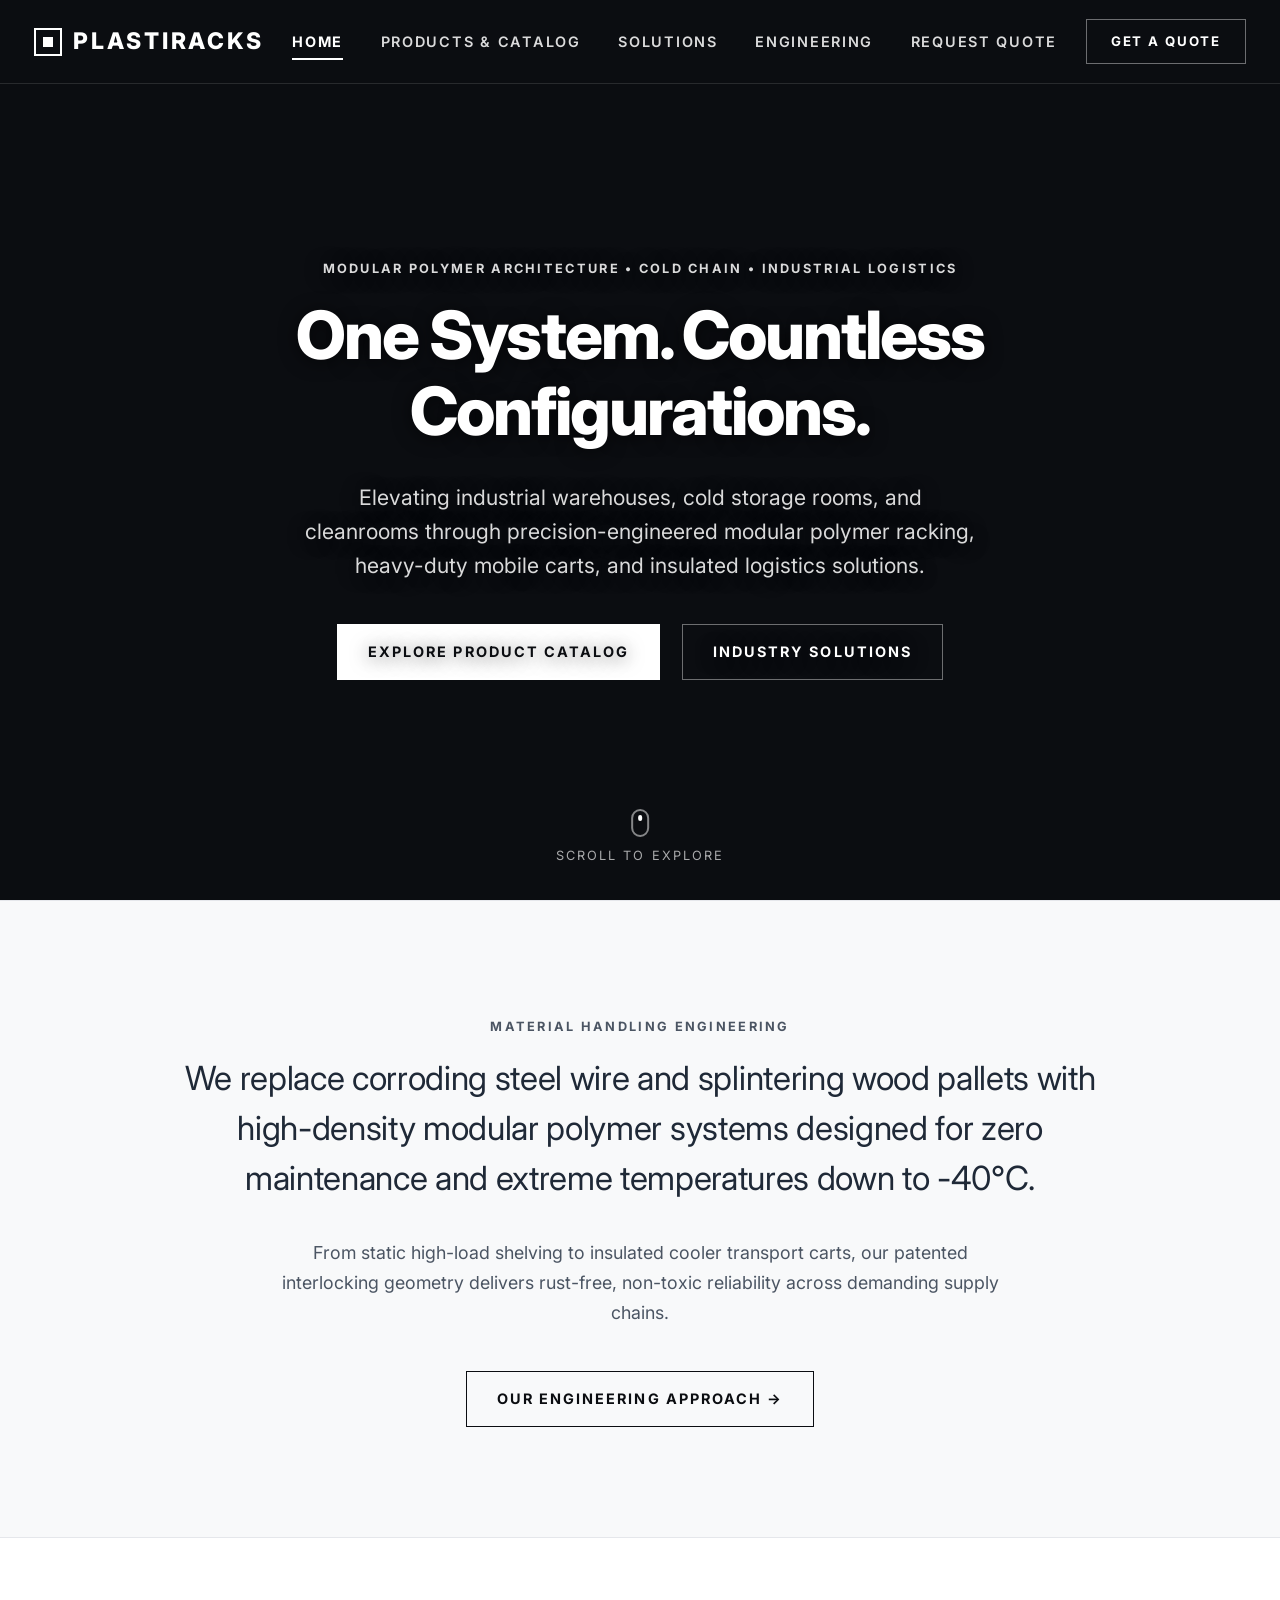
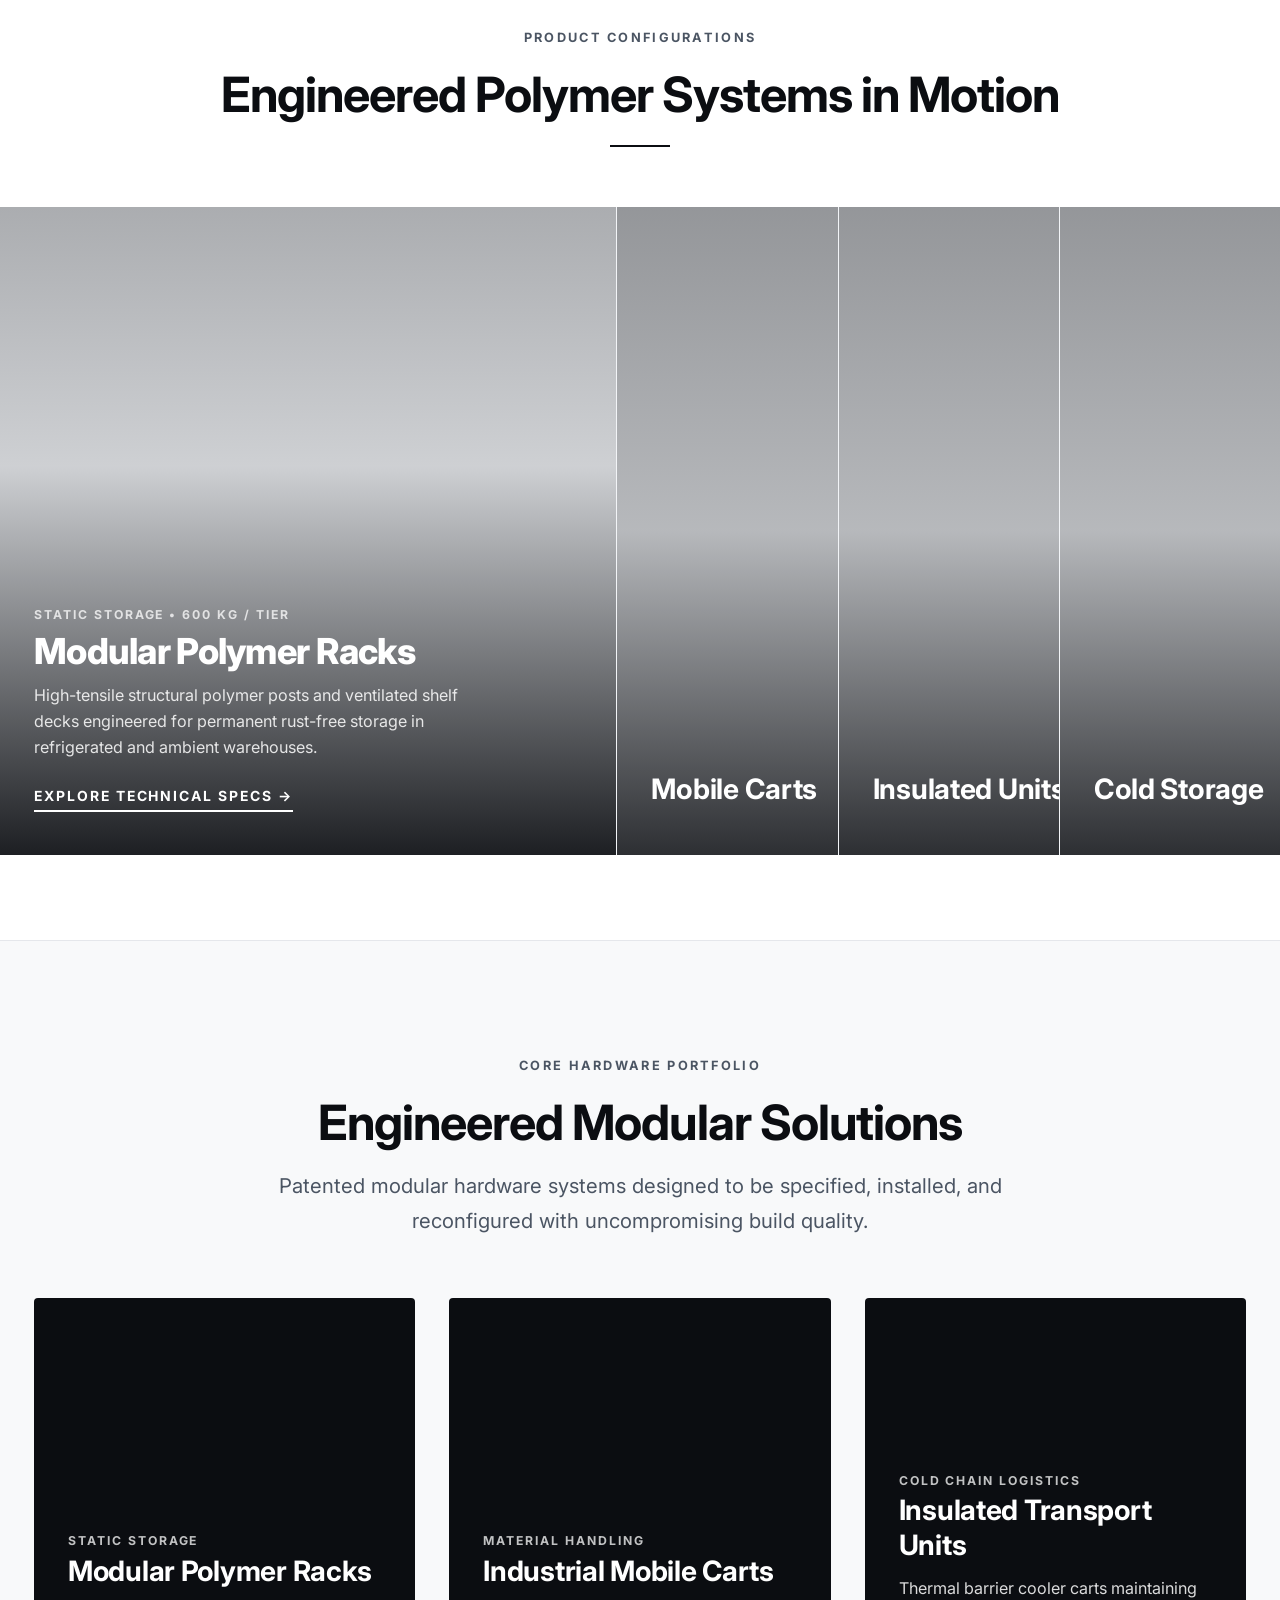
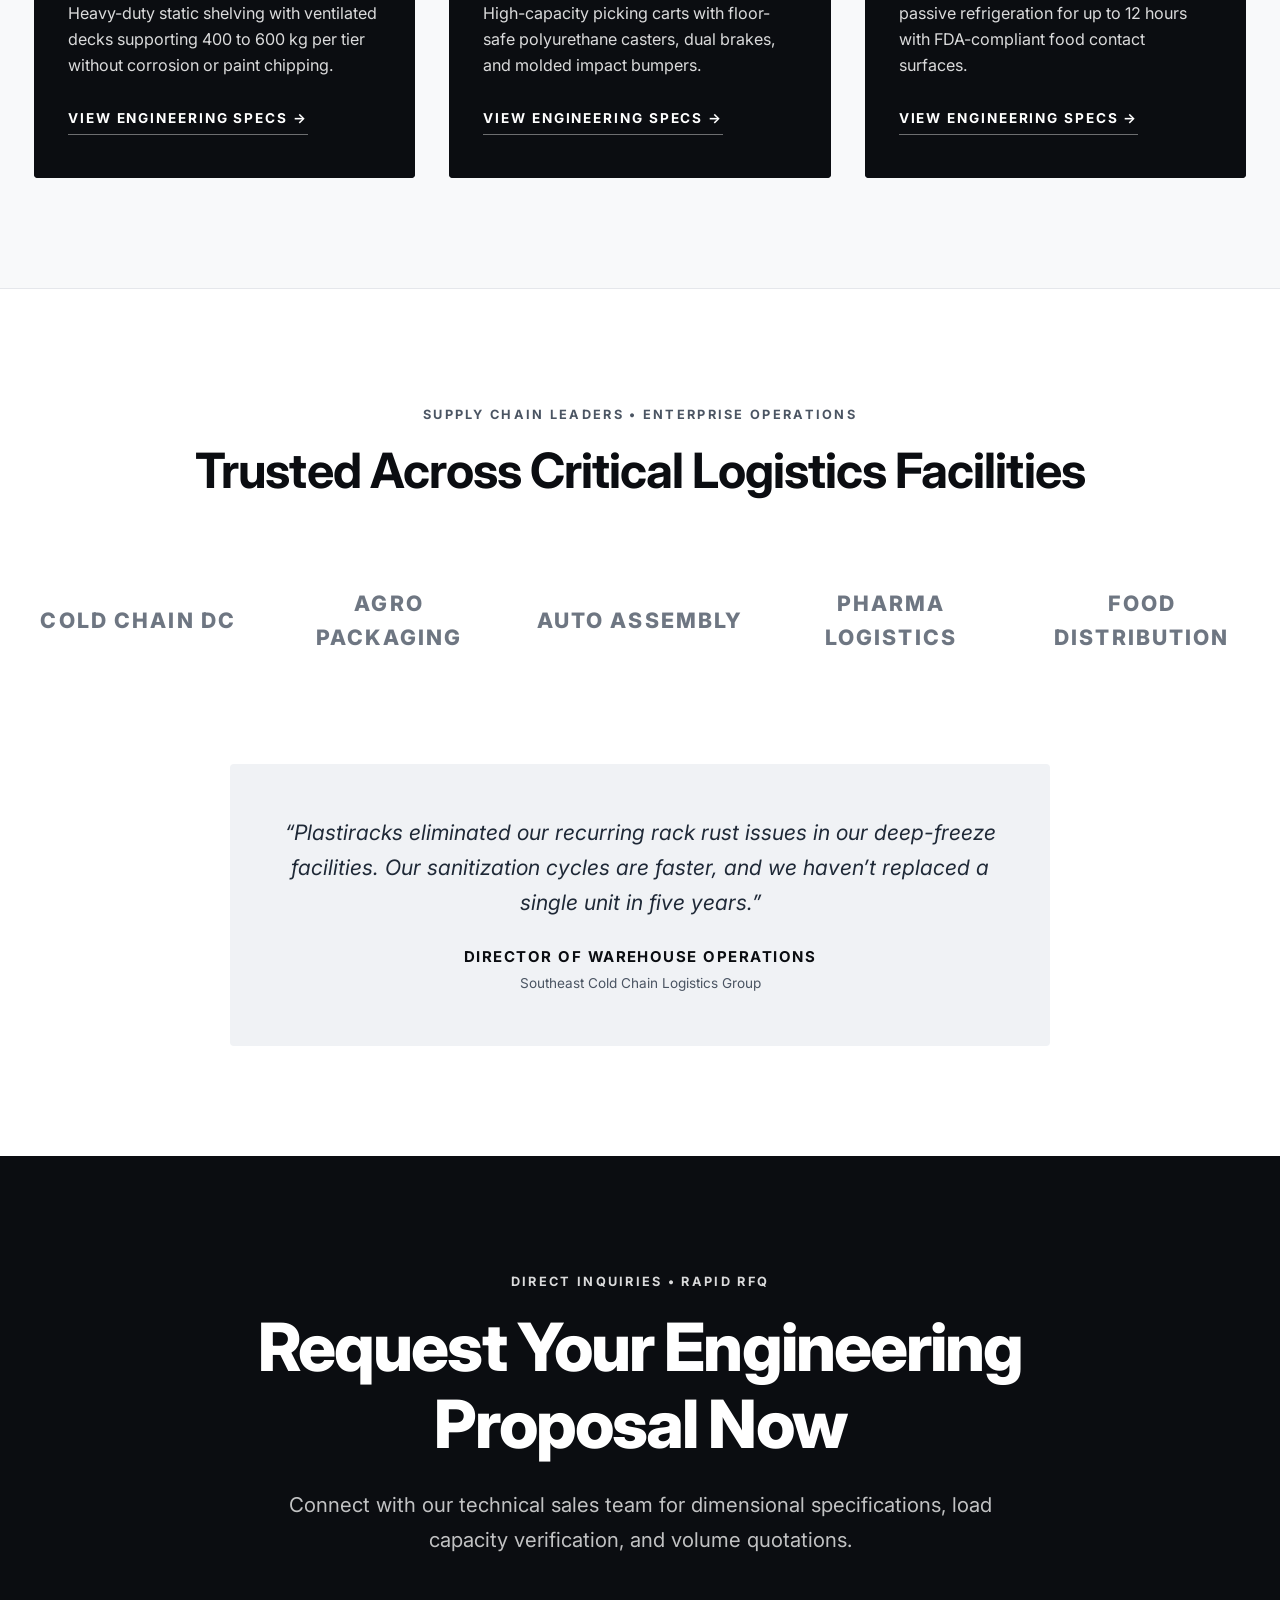
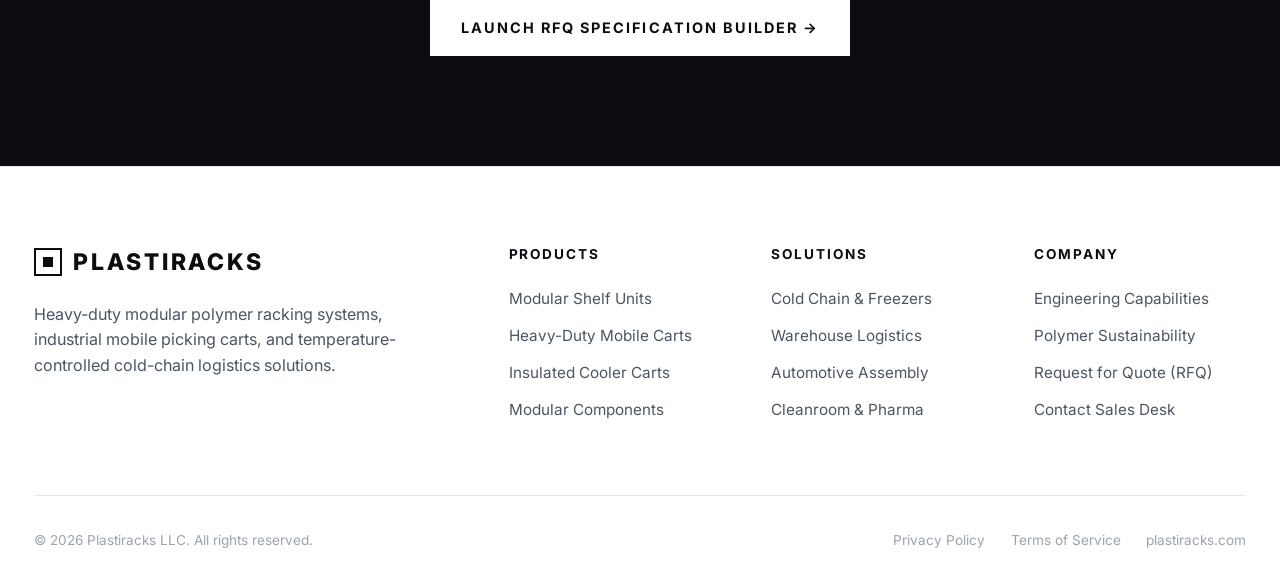
==== commit f9591f8a: "feat: adopt Kendu architectural design across full multi-page suite and unify navigation" ====
--- a/index.html
+++ b/index.html
@@ -3,8 +3,8 @@
 <head>
   <meta charset="UTF-8">
   <meta name="viewport" content="width=device-width, initial-scale=1.0">
-  <title>KRONOS — Spatial Architecture & Visual Communication Systems</title>
-  <meta name="description" content="Minimalist architectural scaffold inspired by Kendu. In-store visual communication, dynamic spatial systems, and engineered retail environments.">
+  <title>Plastiracks — Modular Industrial Plastic Racking &amp; Material Handling</title>
+  <meta name="description" content="One system, countless configurations. Heavy-duty modular polymer racks, mobile carts, and insulated cold-chain transport solutions for industrial warehouses.">
   <link rel="stylesheet" href="css/kendu.css">
   <link rel="preconnect" href="https://fonts.googleapis.com">
   <link rel="preconnect" href="https://fonts.gstatic.com" crossorigin>
@@ -17,24 +17,23 @@
        ========================================================================== -->
   <header class="kd-header">
     <div class="kd-container kd-header-inner">
-      <!-- Minimalist Placeholder Brand Logo -->
-      <a href="#hero" class="kd-logo">
+      <a href="index.html" class="kd-logo">
         <span class="kd-logo-icon"></span>
-        <span>KRONOS</span>
+        <span>PLASTIRACKS</span>
       </a>
 
       <!-- Desktop Nav Links -->
       <nav class="kd-nav" aria-label="Main Navigation">
-        <a href="#statement" class="kd-nav-link">Overview</a>
-        <a href="#showcase" class="kd-nav-link">Showcase</a>
-        <a href="#systems" class="kd-nav-link">Systems</a>
-        <a href="#clients" class="kd-nav-link">Clients</a>
-        <a href="#inquiry" class="kd-nav-link">Contact</a>
+        <a href="index.html" class="kd-nav-link active">Home</a>
+        <a href="products.html" class="kd-nav-link">Products &amp; Catalog</a>
+        <a href="solutions.html" class="kd-nav-link">Solutions</a>
+        <a href="about.html" class="kd-nav-link">Engineering</a>
+        <a href="contact.html" class="kd-nav-link">Request Quote</a>
       </nav>
 
       <!-- Header Actions -->
       <div class="kd-header-actions">
-        <a href="#inquiry" class="kd-btn kd-btn-outline-white" style="padding: 0.65rem 1.4rem; font-size: 0.78rem;">Get in Touch</a>
+        <a href="contact.html" class="kd-btn kd-btn-outline-white" style="padding: 0.65rem 1.4rem; font-size: 0.78rem;">Get a Quote</a>
         <button class="kd-menu-toggle" aria-label="Toggle Navigation">
           <svg width="24" height="24" viewBox="0 0 24 24" fill="none" stroke="currentColor" stroke-width="2">
             <line x1="3" y1="12" x2="21" y2="12"></line>
@@ -68,14 +67,14 @@
 
       <!-- Hero Typography & CTAs -->
       <div class="kd-container kd-hero-content">
-        <span class="kd-kicker kd-kicker-light">CONCEPT &bull; ARCHITECTURE &bull; FABRICATION</span>
-        <h1 class="kd-title-xl kd-hero-title">Spatial Communication & Engineered Environments</h1>
+        <span class="kd-kicker kd-kicker-light">MODULAR POLYMER ARCHITECTURE &bull; COLD CHAIN &bull; INDUSTRIAL LOGISTICS</span>
+        <h1 class="kd-title-xl kd-hero-title">One System. Countless Configurations.</h1>
         <p class="kd-hero-lead">
-          Elevating physical spaces through precision engineering, dynamic illumination systems, and minimalist modular architecture.
+          Elevating industrial warehouses, cold storage rooms, and cleanrooms through precision-engineered modular polymer racking, heavy-duty mobile carts, and insulated logistics solutions.
         </p>
         <div class="kd-hero-cta">
-          <a href="#showcase" class="kd-btn kd-btn-white">Explore Showcase</a>
-          <a href="#systems" class="kd-btn kd-btn-outline-white">Modular Systems</a>
+          <a href="products.html" class="kd-btn kd-btn-white">Explore Product Catalog</a>
+          <a href="solutions.html" class="kd-btn kd-btn-outline-white">Industry Solutions</a>
         </div>
       </div>
 
@@ -93,14 +92,14 @@
     <section class="kd-section kd-section-alt" id="statement">
       <div class="kd-container">
         <div class="kd-statement">
-          <span class="kd-kicker">Integrated Spatial Studio</span>
+          <span class="kd-kicker">Material Handling Engineering</span>
           <h2 class="kd-statement-lead">
-            We partner with visionary architects and global retail brands to transform physical footprints into sensory brand experiences through precision-engineered modular systems.
+            We replace corroding steel wire and splintering wood pallets with high-density modular polymer systems designed for zero maintenance and extreme temperatures down to -40&deg;C.
           </h2>
           <p class="kd-statement-sub">
-            From initial structural geometry to turnkey deployment, our end-to-end capabilities unite sustainable materials, illuminated tension fabrics, and intelligent mechanical hardware.
+            From static high-load shelving to insulated cooler transport carts, our patented interlocking geometry delivers rust-free, non-toxic reliability across demanding supply chains.
           </p>
-          <a href="#systems" class="kd-btn kd-btn-outline-dark">Our Integrated Approach &rarr;</a>
+          <a href="about.html" class="kd-btn kd-btn-outline-dark">Our Engineering Approach &rarr;</a>
         </div>
       </div>
     </section>
@@ -113,8 +112,8 @@
     <section class="kd-accordion-section" id="showcase">
       <div class="kd-container">
         <div class="kd-accordion-header">
-          <span class="kd-kicker">Selected Installations</span>
-          <h2 class="kd-title-lg">Featured Works & Spatial Interventions</h2>
+          <span class="kd-kicker">Product Configurations</span>
+          <h2 class="kd-title-lg">Engineered Polymer Systems in Motion</h2>
           <div class="kd-divider"></div>
         </div>
       </div>
@@ -122,78 +121,70 @@
       <!-- The Accordion Container -->
       <div class="kd-accordion-wrapper">
 
-        <!-- Panel 1: Flagship Retail -->
+        <!-- Panel 1: Modular Racks -->
         <article class="kd-accordion-panel is-active">
-          <div class="kd-accordion-bg" style="background-image: url('https://images.unsplash.com/photo-1497366216548-37526070297c?auto=format&fit=crop&w=1600&q=80');"></div>
+          <div class="kd-accordion-bg" style="background-image: url('https://images.unsplash.com/photo-1541888946425-d0fbb18086f6?auto=format&fit=crop&w=1600&q=80');"></div>
           <div class="kd-accordion-scrim"></div>
           <div class="kd-accordion-content">
-            <!-- Idle Title -->
-            <span class="kd-panel-default-title">Pavilion NYC</span>
-            <!-- Expanded Info Card -->
+            <span class="kd-panel-default-title">Static Shelving</span>
             <div class="kd-panel-expanded-info">
-              <div class="kd-panel-category">Retail Flagship &bull; New York</div>
-              <h3 class="kd-panel-expanded-title">Pavilion Fifth Avenue</h3>
+              <div class="kd-panel-category">Static Storage &bull; 600 kg / Tier</div>
+              <h3 class="kd-panel-expanded-title">Modular Polymer Racks</h3>
               <p class="kd-panel-expanded-desc">
-                High-tensile aluminum framework integrated with dynamic backlit canvas walls, achieving seamless modular reconfiguration across 1,200 sq meters.
-              </p>
-              <a href="#inquiry" class="kd-panel-action">Explore Project &rarr;</a>
+                High-tensile structural polymer posts and ventilated shelf decks engineered for permanent rust-free storage in refrigerated and ambient warehouses.
+              </p>
+              <a href="products.html#modular-racks" class="kd-panel-action">Explore Technical Specs &rarr;</a>
             </div>
           </div>
         </article>
 
-        <!-- Panel 2: Illuminated Gallery -->
+        <!-- Panel 2: Mobile Carts -->
         <article class="kd-accordion-panel">
-          <div class="kd-accordion-bg" style="background-image: url('https://images.unsplash.com/photo-1513694203232-719a280e022f?auto=format&fit=crop&w=1600&q=80');"></div>
+          <div class="kd-accordion-bg" style="background-image: url('https://images.unsplash.com/photo-1517245386807-bb43f82c33c4?auto=format&fit=crop&w=1600&q=80');"></div>
           <div class="kd-accordion-scrim"></div>
           <div class="kd-accordion-content">
-            <!-- Idle Title -->
-            <span class="kd-panel-default-title">Lumen Space</span>
-            <!-- Expanded Info Card -->
+            <span class="kd-panel-default-title">Mobile Carts</span>
             <div class="kd-panel-expanded-info">
-              <div class="kd-panel-category">Exhibition &bull; Milan</div>
-              <h3 class="kd-panel-expanded-title">Lumen Spatial Pavilion</h3>
+              <div class="kd-panel-category">Material Handling &bull; Dynamic Picking</div>
+              <h3 class="kd-panel-expanded-title">Heavy-Duty Mobile Carts</h3>
               <p class="kd-panel-expanded-desc">
-                Acoustic textile lightboxes with precision color temperature synchronization, designed for temporary international design week installations.
-              </p>
-              <a href="#inquiry" class="kd-panel-action">Explore Project &rarr;</a>
+                Polyurethane floor-safe casters, ergonomic molded push bars, and perimeter retaining lips for smooth, quiet warehouse picking operations.
+              </p>
+              <a href="products.html#mobile-carts" class="kd-panel-action">Explore Technical Specs &rarr;</a>
             </div>
           </div>
         </article>
 
-        <!-- Panel 3: Concept Store -->
+        <!-- Panel 3: Insulated Carts -->
         <article class="kd-accordion-panel">
           <div class="kd-accordion-bg" style="background-image: url('https://images.unsplash.com/photo-1507089947368-19c1da9775ae?auto=format&fit=crop&w=1600&q=80');"></div>
           <div class="kd-accordion-scrim"></div>
           <div class="kd-accordion-content">
-            <!-- Idle Title -->
-            <span class="kd-panel-default-title">Atelier Zero</span>
-            <!-- Expanded Info Card -->
+            <span class="kd-panel-default-title">Insulated Units</span>
             <div class="kd-panel-expanded-info">
-              <div class="kd-panel-category">Concept Store &bull; Tokyo</div>
-              <h3 class="kd-panel-expanded-title">Atelier Omotesando</h3>
+              <div class="kd-panel-category">Cold Chain &bull; 12-Hour Thermal Envelope</div>
+              <h3 class="kd-panel-expanded-title">Insulated Cooler Carts</h3>
               <p class="kd-panel-expanded-desc">
-                Minimalist interlocking partition structures and concealed cabling channels facilitating effortless weekly visual merchandising rotations.
-              </p>
-              <a href="#inquiry" class="kd-panel-action">Explore Project &rarr;</a>
+                Proprietary &ldquo;Carrito con Hielera&rdquo; architecture with closed-cell PU foam core, sanitary washdown drain plugs, and food-grade silicone seals.
+              </p>
+              <a href="products.html#insulated-racks" class="kd-panel-action">Explore Technical Specs &rarr;</a>
             </div>
           </div>
         </article>
 
-        <!-- Panel 4: Interactive Architecture -->
+        <!-- Panel 4: Cold Storage Logistics -->
         <article class="kd-accordion-panel">
           <div class="kd-accordion-bg" style="background-image: url('https://images.unsplash.com/photo-1486406146926-c627a92ad1ab?auto=format&fit=crop&w=1600&q=80');"></div>
           <div class="kd-accordion-scrim"></div>
           <div class="kd-accordion-content">
-            <!-- Idle Title -->
-            <span class="kd-panel-default-title">Nexus Hub</span>
-            <!-- Expanded Info Card -->
+            <span class="kd-panel-default-title">Cold Storage</span>
             <div class="kd-panel-expanded-info">
-              <div class="kd-panel-category">Digital Spatial &bull; London</div>
-              <h3 class="kd-panel-expanded-title">Nexus Experience Center</h3>
+              <div class="kd-panel-category">Turnkey Facility &bull; Sub-Zero Operating</div>
+              <h3 class="kd-panel-expanded-title">Cold Room Turnkey Layouts</h3>
               <p class="kd-panel-expanded-desc">
-                Curved SEG matrix frames and kinetic illumination arrays responding in real-time to footfall density and ambient daylight conditions.
-              </p>
-              <a href="#inquiry" class="kd-panel-action">Explore Project &rarr;</a>
+                Complete facility layout solutions engineered down to -40&deg;C with zero condensation corrosion and full FDA/HACCP food contact compliance.
+              </p>
+              <a href="solutions.html#cold-storage" class="kd-panel-action">Explore Industry Solutions &rarr;</a>
             </div>
           </div>
         </article>
@@ -222,12 +213,12 @@
             <div class="kd-card-bg" style="background-image: url('https://images.unsplash.com/photo-1541888946425-d0fbb18086f6?auto=format&fit=crop&w=1200&q=80');"></div>
             <div class="kd-card-scrim"></div>
             <div class="kd-card-body">
-              <span class="kd-card-tag">Illumination Hardware</span>
-              <h3 class="kd-card-title">Dynamic Fabric Lightboxes</h3>
+              <span class="kd-card-tag">Static Storage</span>
+              <h3 class="kd-card-title">Modular Polymer Racks</h3>
               <p class="kd-card-desc">
-                Edge-lit and backlit silicone edge graphic (SEG) profiles with proprietary optical lenses delivering edge-to-edge shadowless illumination.
-              </p>
-              <a href="#inquiry" class="kd-card-link">View Engineering Specs &rarr;</a>
+                Heavy-duty static shelving with ventilated decks supporting 400 to 600 kg per tier without corrosion or paint chipping.
+              </p>
+              <a href="products.html#modular-racks" class="kd-card-link">View Engineering Specs &rarr;</a>
             </div>
           </div>
 
@@ -236,26 +227,26 @@
             <div class="kd-card-bg" style="background-image: url('https://images.unsplash.com/photo-1517245386807-bb43f82c33c4?auto=format&fit=crop&w=1200&q=80');"></div>
             <div class="kd-card-scrim"></div>
             <div class="kd-card-body">
-              <span class="kd-card-tag">Structural Systems</span>
-              <h3 class="kd-card-title">Architectural Modular Uprights</h3>
+              <span class="kd-card-tag">Material Handling</span>
+              <h3 class="kd-card-title">Industrial Mobile Carts</h3>
               <p class="kd-card-desc">
-                Tool-free interlocking aluminum and composite upright frameworks designed for free-standing room dividers and perimeter display shelving.
-              </p>
-              <a href="#inquiry" class="kd-card-link">View Engineering Specs &rarr;</a>
+                High-capacity picking carts with floor-safe polyurethane casters, dual brakes, and molded impact bumpers.
+              </p>
+              <a href="products.html#mobile-carts" class="kd-card-link">View Engineering Specs &rarr;</a>
             </div>
           </div>
 
           <!-- System Card 3 -->
           <div class="kd-card">
-            <div class="kd-card-bg" style="background-image: url('https://images.unsplash.com/photo-1497366216548-37526070297c?auto=format&fit=crop&w=1200&q=80');"></div>
+            <div class="kd-card-bg" style="background-image: url('https://images.unsplash.com/photo-1507089947368-19c1da9775ae?auto=format&fit=crop&w=1200&q=80');"></div>
             <div class="kd-card-scrim"></div>
             <div class="kd-card-body">
-              <span class="kd-card-tag">Sensory Integration</span>
-              <h3 class="kd-card-title">Interactive Digital Canvas</h3>
+              <span class="kd-card-tag">Cold Chain Logistics</span>
+              <h3 class="kd-card-title">Insulated Transport Units</h3>
               <p class="kd-card-desc">
-                Synchronized motion graphics and sensor arrays embedded behind high-transmittance acoustic fabric membranes.
-              </p>
-              <a href="#inquiry" class="kd-card-link">View Engineering Specs &rarr;</a>
+                Thermal barrier cooler carts maintaining passive refrigeration for up to 12 hours with FDA-compliant food contact surfaces.
+              </p>
+              <a href="products.html#insulated-racks" class="kd-card-link">View Engineering Specs &rarr;</a>
             </div>
           </div>
 
@@ -270,46 +261,44 @@
     <section class="kd-section" id="clients">
       <div class="kd-container">
         <div class="kd-text-center" style="margin-bottom: 2rem;">
-          <span class="kd-kicker">Collaborations & Trust</span>
-          <h2 class="kd-title-lg">Global Brands & Retail Leaders</h2>
+          <span class="kd-kicker">Supply Chain Leaders &bull; Enterprise Operations</span>
+          <h2 class="kd-title-lg">Trusted Across Critical Logistics Facilities</h2>
         </div>
 
         <div class="kd-clients-grid">
-          <div class="kd-client-item">COLUMBIA</div>
-          <div class="kd-client-item">PRIMARK</div>
-          <div class="kd-client-item">OVS MILANO</div>
-          <div class="kd-client-item">LAFAYETTE</div>
-          <div class="kd-client-item">MACY&rsquo;S NYC</div>
+          <div class="kd-client-item">COLD CHAIN DC</div>
+          <div class="kd-client-item">AGRO PACKAGING</div>
+          <div class="kd-client-item">AUTO ASSEMBLY</div>
+          <div class="kd-client-item">PHARMA LOGISTICS</div>
+          <div class="kd-client-item">FOOD DISTRIBUTION</div>
         </div>
 
         <div class="kd-testimonial">
           <p class="kd-quote">
-            &ldquo;Their precision engineering and rapid modular hardware allow our visual teams to evolve flagship storytelling elements seamlessly across dozens of locations.&rdquo;
+            &ldquo;Plastiracks eliminated our recurring rack rust issues in our deep-freeze facilities. Our sanitization cycles are faster, and we haven&rsquo;t replaced a single unit in five years.&rdquo;
           </p>
-          <div class="kd-author">Studio Director of Global Store Environments</div>
-          <div class="kd-role">EMEA &amp; North America Retail Group</div>
+          <div class="kd-author">Director of Warehouse Operations</div>
+          <div class="kd-role">Southeast Cold Chain Logistics Group</div>
         </div>
       </div>
     </section>
 
     <!-- ==========================================================================
          Minimalist Call to Action (Kendu kn-content-section-5 Style)
-         Dark monochrome section with 1-line email inquiry trigger
+         Dark monochrome section with link to RFQ Specification Builder
          ========================================================================== -->
     <section class="kd-cta-section" id="inquiry">
       <div class="kd-container">
-        <span class="kd-kicker kd-kicker-light">Initiate Collaboration</span>
+        <span class="kd-kicker kd-kicker-light">DIRECT INQUIRIES &bull; RAPID RFQ</span>
         <h2 class="kd-title-xl" style="max-width: 820px; margin: 0 auto 1.5rem;">
-          Start Your Spatial Experience Now
+          Request Your Engineering Proposal Now
         </h2>
-        <p class="kd-lead kd-mx-auto" style="color: rgba(255, 255, 255, 0.75);">
-          Connect with our architectural engineering team to discuss technical specifications, modular mockups, and turnkey project scoping.
+        <p class="kd-lead kd-mx-auto" style="color: rgba(255, 255, 255, 0.75); margin-bottom: 2.5rem;">
+          Connect with our technical sales team for dimensional specifications, load capacity verification, and volume quotations.
         </p>
-
-        <form id="kdInquiryForm" class="kd-cta-form">
-          <input type="email" class="kd-input" placeholder="Enter your business email..." required>
-          <button type="submit" class="kd-btn kd-btn-white">Request Consultation</button>
-        </form>
+        <div>
+          <a href="contact.html" class="kd-btn kd-btn-white">Launch RFQ Specification Builder &rarr;</a>
+        </div>
       </div>
     </section>
   </main>
@@ -323,50 +312,50 @@
         <div class="kd-footer-brand">
           <div class="kd-logo">
             <span class="kd-logo-icon"></span>
-            <span>KRONOS</span>
-          </div>
-          <p style="max-width: 380px; line-height: 1.6; color: var(--kd-charcoal); font-size: 0.95rem;">
-            Engineering architectural visual communication systems, high-tensile modular frames, and illuminated spatial environments.
+            <span>PLASTIRACKS</span>
+          </div>
+          <p style="max-width: 380px; line-height: 1.6; color: var(--kd-charcoal); font-size: 0.95rem; margin-top: 1rem;">
+            Heavy-duty modular polymer racking systems, industrial mobile picking carts, and temperature-controlled cold-chain logistics solutions.
           </p>
         </div>
 
         <div class="kd-footer-col">
-          <h4>Systems</h4>
+          <h4>Products</h4>
           <ul class="kd-footer-links" style="list-style: none;">
-            <li><a href="#systems">Fabric Lightboxes</a></li>
-            <li><a href="#systems">Modular Uprights</a></li>
-            <li><a href="#systems">Interactive Displays</a></li>
-            <li><a href="#systems">Custom Engineering</a></li>
+            <li><a href="products.html#modular-racks">Modular Shelf Units</a></li>
+            <li><a href="products.html#mobile-carts">Heavy-Duty Mobile Carts</a></li>
+            <li><a href="products.html#insulated-racks">Insulated Cooler Carts</a></li>
+            <li><a href="products.html#components">Modular Components</a></li>
           </ul>
         </div>
 
         <div class="kd-footer-col">
-          <h4>Showcase</h4>
+          <h4>Solutions</h4>
           <ul class="kd-footer-links" style="list-style: none;">
-            <li><a href="#showcase">Retail Flagships</a></li>
-            <li><a href="#showcase">Gallery Installations</a></li>
-            <li><a href="#showcase">Concept Stores</a></li>
-            <li><a href="#showcase">Technical Dossiers</a></li>
+            <li><a href="solutions.html#cold-storage">Cold Chain &amp; Freezers</a></li>
+            <li><a href="solutions.html#warehousing">Warehouse Logistics</a></li>
+            <li><a href="solutions.html#automotive">Automotive Assembly</a></li>
+            <li><a href="solutions.html#pharma">Cleanroom &amp; Pharma</a></li>
           </ul>
         </div>
 
         <div class="kd-footer-col">
-          <h4>Studio</h4>
+          <h4>Company</h4>
           <ul class="kd-footer-links" style="list-style: none;">
-            <li><a href="#statement">Our Approach</a></li>
-            <li><a href="#clients">Client Roster</a></li>
-            <li><a href="#inquiry">Inquiries</a></li>
-            <li><a href="#inquiry">Careers</a></li>
+            <li><a href="about.html">Engineering Capabilities</a></li>
+            <li><a href="about.html#sustainability">Polymer Sustainability</a></li>
+            <li><a href="contact.html">Request for Quote (RFQ)</a></li>
+            <li><a href="contact.html#direct-contact">Contact Sales Desk</a></li>
           </ul>
         </div>
       </div>
 
       <div class="kd-footer-bottom">
-        <div>&copy; <span class="kd-year">2026</span> KRONOS Spatial Systems. All rights reserved. (Kendu-Inspired Concept Scaffold)</div>
+        <div>&copy; <span class="kd-year">2026</span> Plastiracks LLC. All rights reserved.</div>
         <div style="display: flex; gap: 1.5rem;">
           <a href="#">Privacy Policy</a>
-          <a href="#">Technical Terms</a>
-          <a href="#">Local Scaffold Draft</a>
+          <a href="#">Terms of Service</a>
+          <a href="https://plastiracks.com" target="_blank" rel="noopener">plastiracks.com</a>
         </div>
       </div>
     </div>
--- a/css/kendu.css
+++ b/css/kendu.css
@@ -963,4 +963,267 @@
     gap: 1rem;
     text-align: center;
   }
-}
+
+  .kd-nav.open {
+    display: flex;
+    flex-direction: column;
+    position: absolute;
+    top: 100%;
+    left: 0;
+    right: 0;
+    background: rgba(255, 255, 255, 0.98);
+    backdrop-filter: blur(20px);
+    border-bottom: 1px solid var(--kd-border-grey);
+    padding: 2rem 1.5rem;
+    gap: 1.25rem;
+    box-shadow: 0 16px 32px rgba(0, 0, 0, 0.1);
+  }
+
+  .kd-nav.open .kd-nav-link {
+    color: var(--kd-black);
+    font-size: 0.95rem;
+  }
+}
+
+/* ==========================================================================
+   Architectural Subpage Additions (Catalog, Solutions, About, Contact)
+   ========================================================================== */
+
+.kd-nav-link.active {
+  color: var(--kd-white);
+  font-weight: 700;
+}
+
+.kd-nav-link.active::after {
+  width: 100%;
+}
+
+.kd-header.scrolled .kd-nav-link.active {
+  color: var(--kd-black);
+}
+
+.kd-subpage-hero {
+  background-color: var(--kd-black);
+  color: var(--kd-white);
+  padding: 10rem 0 5rem;
+  position: relative;
+  overflow: hidden;
+  border-bottom: 1px solid rgba(255, 255, 255, 0.1);
+}
+
+.kd-subpage-hero-bg {
+  position: absolute;
+  inset: 0;
+  opacity: 0.22;
+  background-size: cover;
+  background-position: center;
+  filter: grayscale(100%) contrast(1.2);
+}
+
+.kd-subpage-hero-content {
+  position: relative;
+  z-index: 2;
+  max-width: 860px;
+}
+
+.kd-grid-2 {
+  display: grid;
+  grid-template-columns: 1fr 1fr;
+  gap: 3.5rem;
+  align-items: center;
+}
+
+.kd-grid-4 {
+  display: grid;
+  grid-template-columns: repeat(4, 1fr);
+  gap: 1.75rem;
+}
+
+@media (max-width: 1024px) {
+  .kd-grid-4 {
+    grid-template-columns: repeat(2, 1fr);
+  }
+}
+
+@media (max-width: 900px) {
+  .kd-grid-2 {
+    grid-template-columns: 1fr;
+    gap: 2.5rem;
+  }
+}
+
+@media (max-width: 600px) {
+  .kd-grid-4 {
+    grid-template-columns: 1fr;
+  }
+}
+
+/* Spec Tables */
+.kd-table-wrapper {
+  overflow-x: auto;
+  border: 1px solid var(--kd-border-grey);
+  background: var(--kd-white);
+  box-shadow: 0 4px 20px rgba(0, 0, 0, 0.03);
+}
+
+.kd-spec-table {
+  width: 100%;
+  border-collapse: collapse;
+  text-align: left;
+  font-size: 0.92rem;
+}
+
+.kd-spec-table th {
+  background-color: var(--kd-light-grey);
+  color: var(--kd-black);
+  font-weight: 700;
+  text-transform: uppercase;
+  letter-spacing: 0.08em;
+  font-size: 0.78rem;
+  padding: 1rem 1.25rem;
+  border-bottom: 1px solid var(--kd-border-grey);
+}
+
+.kd-spec-table td {
+  padding: 0.95rem 1.25rem;
+  border-bottom: 1px solid var(--kd-border-grey);
+  color: var(--kd-charcoal);
+}
+
+.kd-spec-table tr:last-child td {
+  border-bottom: none;
+}
+
+.kd-spec-table tr:hover td {
+  background-color: #fafbfc;
+}
+
+/* Panel & Card Components */
+.kd-panel-card {
+  background: var(--kd-white);
+  border: 1px solid var(--kd-border-grey);
+  padding: 2.25rem;
+  transition: transform 0.3s ease, box-shadow 0.3s ease, border-color 0.3s ease;
+}
+
+.kd-panel-card:hover {
+  transform: translateY(-3px);
+  border-color: var(--kd-charcoal);
+  box-shadow: 0 12px 30px rgba(0, 0, 0, 0.06);
+}
+
+.kd-panel-card-dark {
+  background: var(--kd-black);
+  color: var(--kd-white);
+  border: 1px solid rgba(255, 255, 255, 0.12);
+  padding: 2.25rem;
+}
+
+.kd-checklist {
+  list-style: none;
+  padding: 0;
+  margin: 1.5rem 0;
+}
+
+.kd-checklist li {
+  padding: 0.55rem 0 0.55rem 1.75rem;
+  position: relative;
+  line-height: 1.6;
+  color: var(--kd-charcoal);
+}
+
+.kd-checklist li::before {
+  content: "—";
+  position: absolute;
+  left: 0;
+  top: 0.55rem;
+  color: var(--kd-black);
+  font-weight: 700;
+}
+
+/* Form Components */
+.kd-form-card {
+  background: var(--kd-white);
+  border: 1px solid var(--kd-border-grey);
+  padding: 2.5rem;
+  box-shadow: 0 8px 30px rgba(0, 0, 0, 0.04);
+}
+
+.kd-form-grid {
+  display: grid;
+  grid-template-columns: 1fr 1fr;
+  gap: 1.5rem;
+}
+
+@media (max-width: 640px) {
+  .kd-form-grid {
+    grid-template-columns: 1fr;
+  }
+}
+
+.kd-form-group {
+  display: flex;
+  flex-direction: column;
+  gap: 0.45rem;
+}
+
+.kd-form-group.full-width {
+  grid-column: 1 / -1;
+}
+
+.kd-form-label {
+  font-size: 0.78rem;
+  font-weight: 700;
+  text-transform: uppercase;
+  letter-spacing: 0.1em;
+  color: var(--kd-black);
+}
+
+.kd-form-label .req {
+  color: #d93838;
+}
+
+.kd-form-control {
+  width: 100%;
+  padding: 0.85rem 1rem;
+  background-color: var(--kd-offwhite);
+  border: 1px solid var(--kd-border-grey);
+  border-radius: 0;
+  color: var(--kd-black);
+  font-family: inherit;
+  font-size: 0.95rem;
+  transition: all 0.25s ease;
+}
+
+.kd-form-control:focus {
+  outline: none;
+  background-color: var(--kd-white);
+  border-color: var(--kd-black);
+  box-shadow: 0 0 0 1px var(--kd-black);
+}
+
+textarea.kd-form-control {
+  min-height: 120px;
+  resize: vertical;
+}
+
+.kd-form-status {
+  padding: 1.25rem 1.5rem;
+  margin-bottom: 1.5rem;
+  border-left: 4px solid var(--kd-black);
+  background-color: var(--kd-light-grey);
+  font-size: 0.92rem;
+  line-height: 1.6;
+}
+
+.kd-form-status.success {
+  border-left-color: #10b981;
+  background-color: #ecfdf5;
+  color: #065f46;
+}
+
+.kd-form-status.error {
+  border-left-color: #ef4444;
+  background-color: #fef2f2;
+  color: #991b1b;
+}
